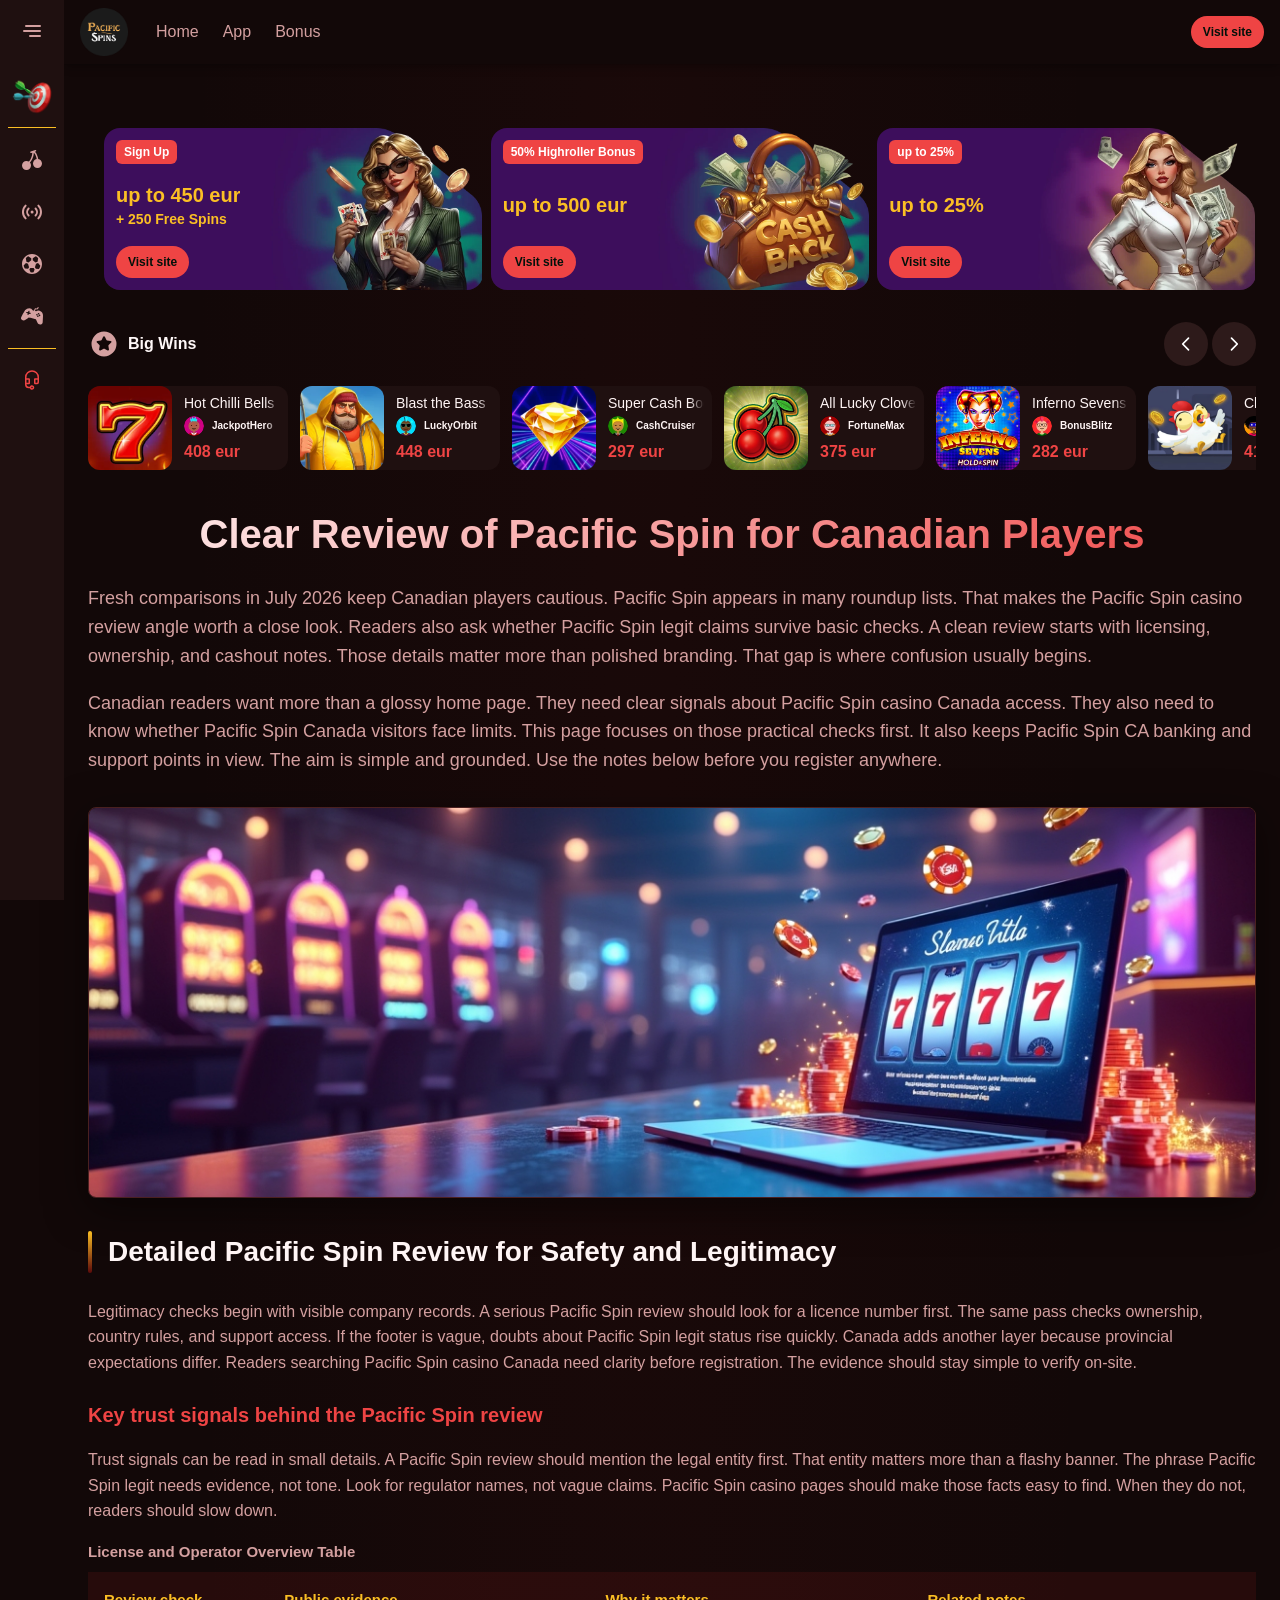
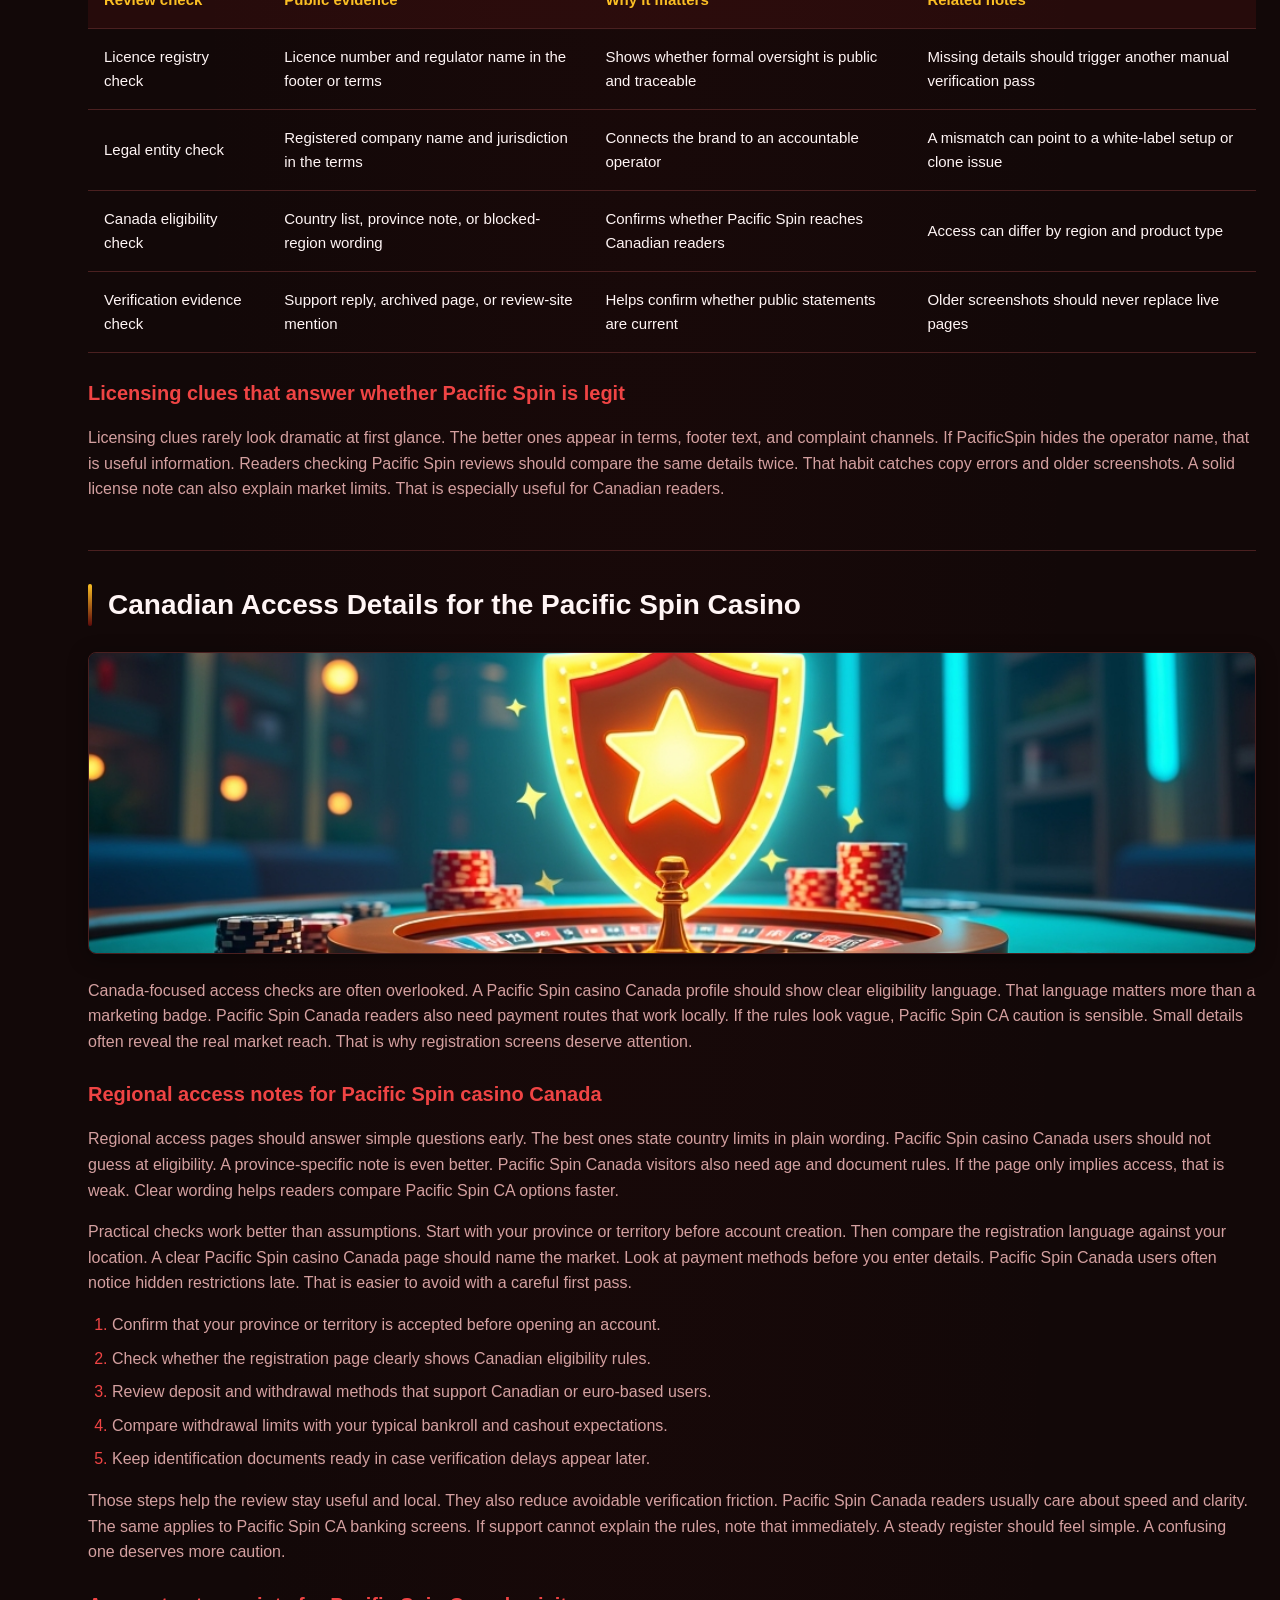
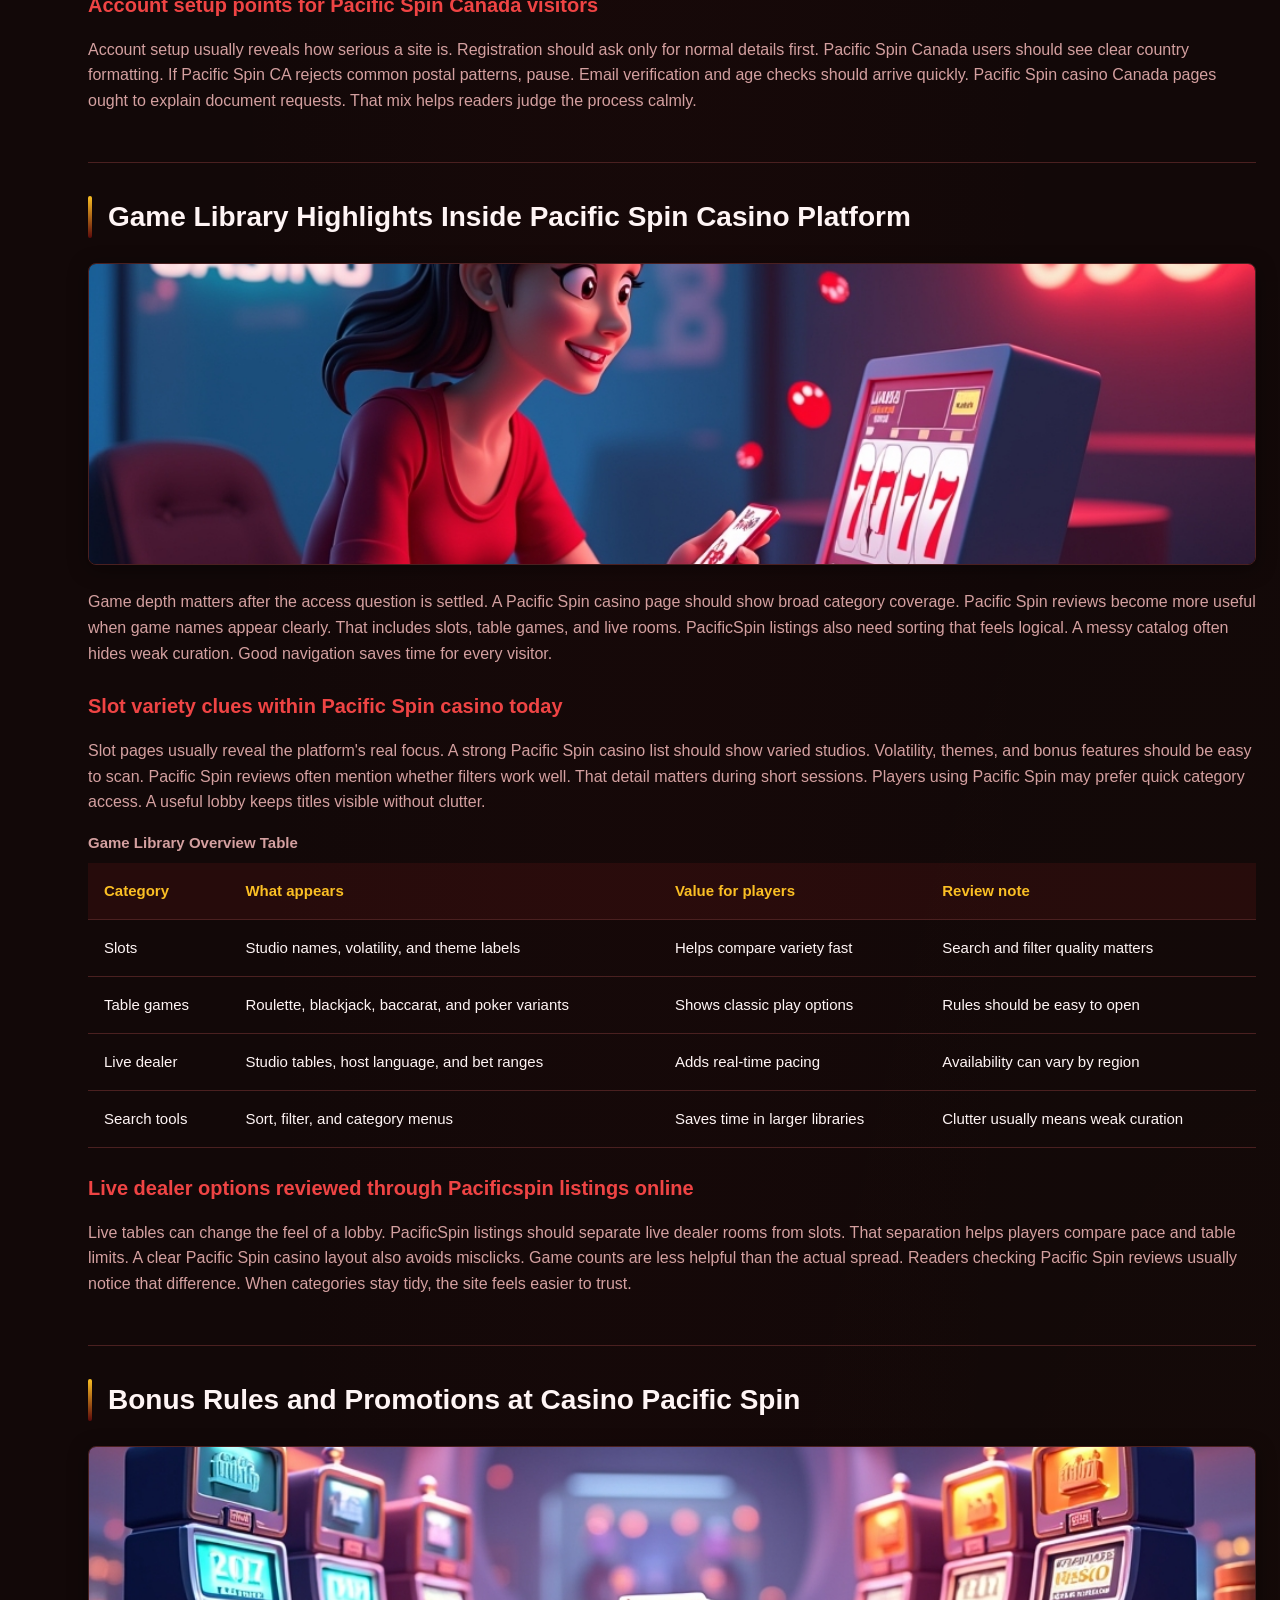
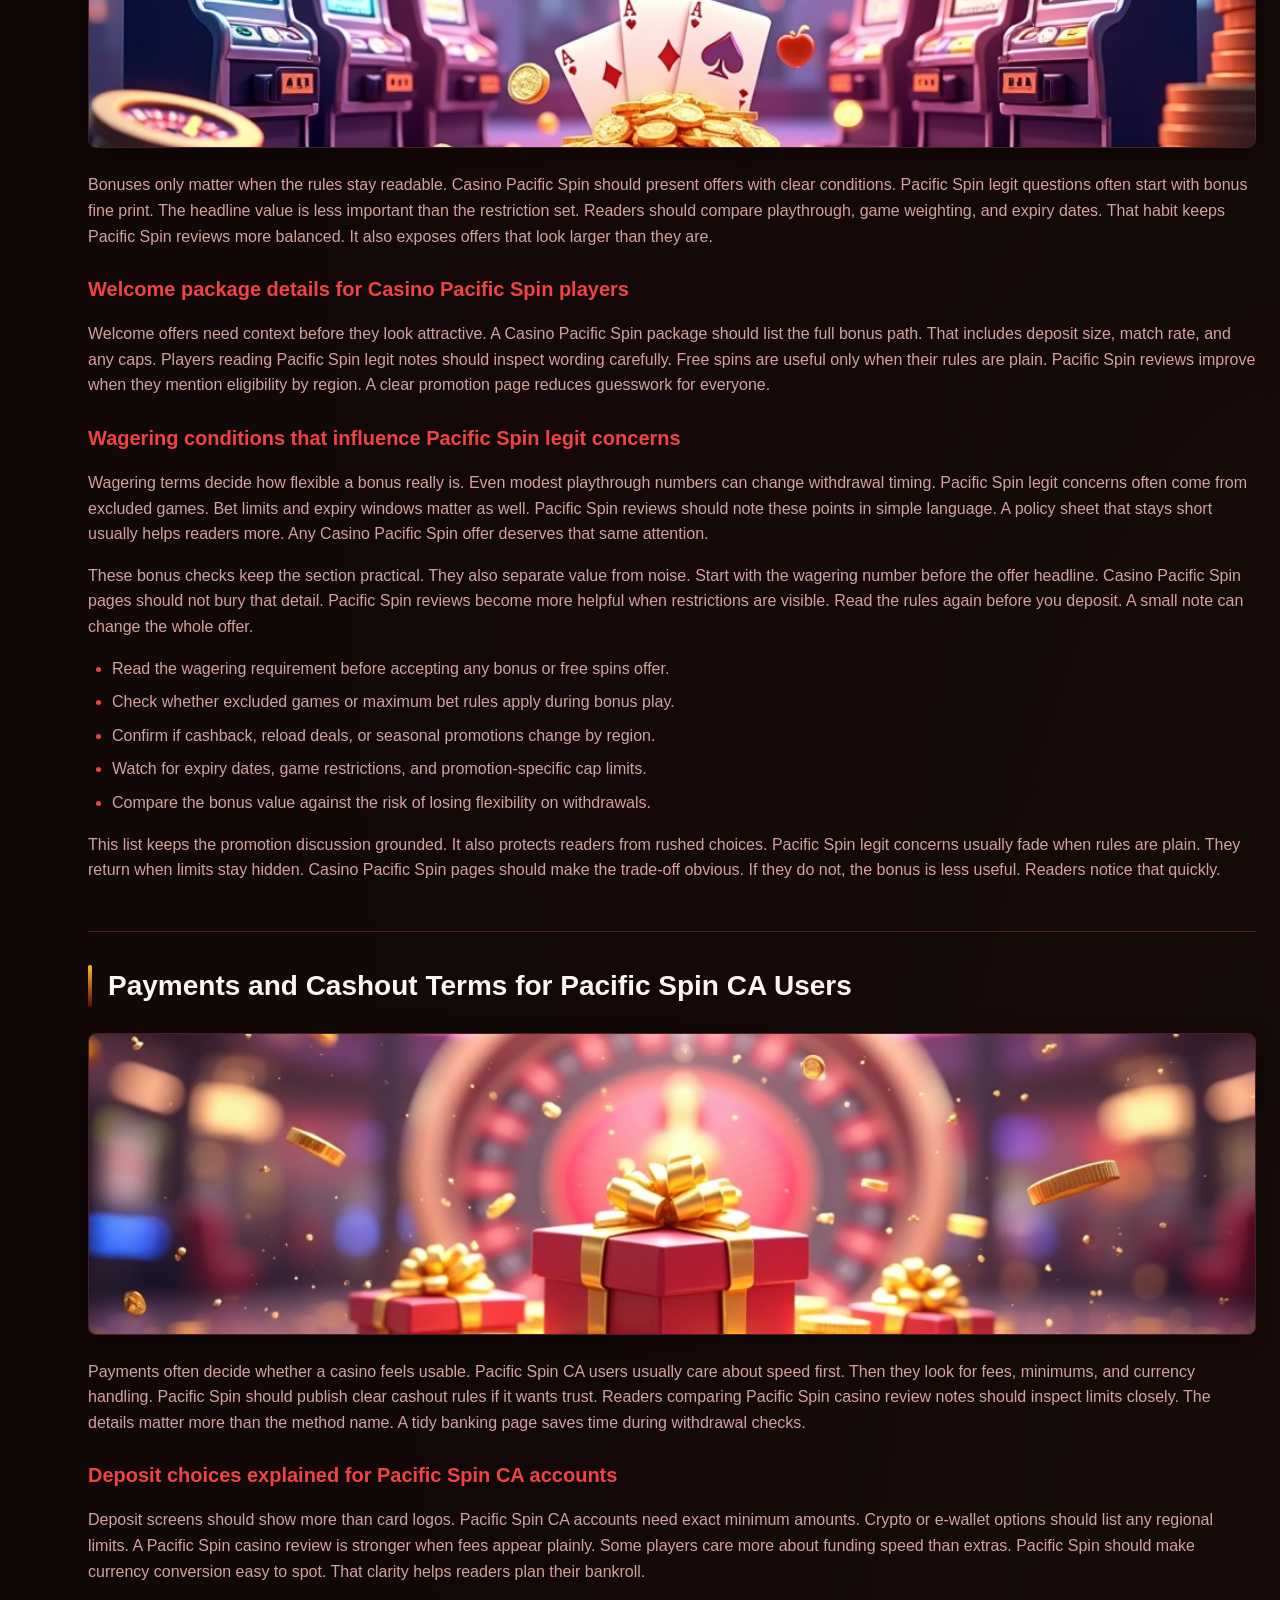
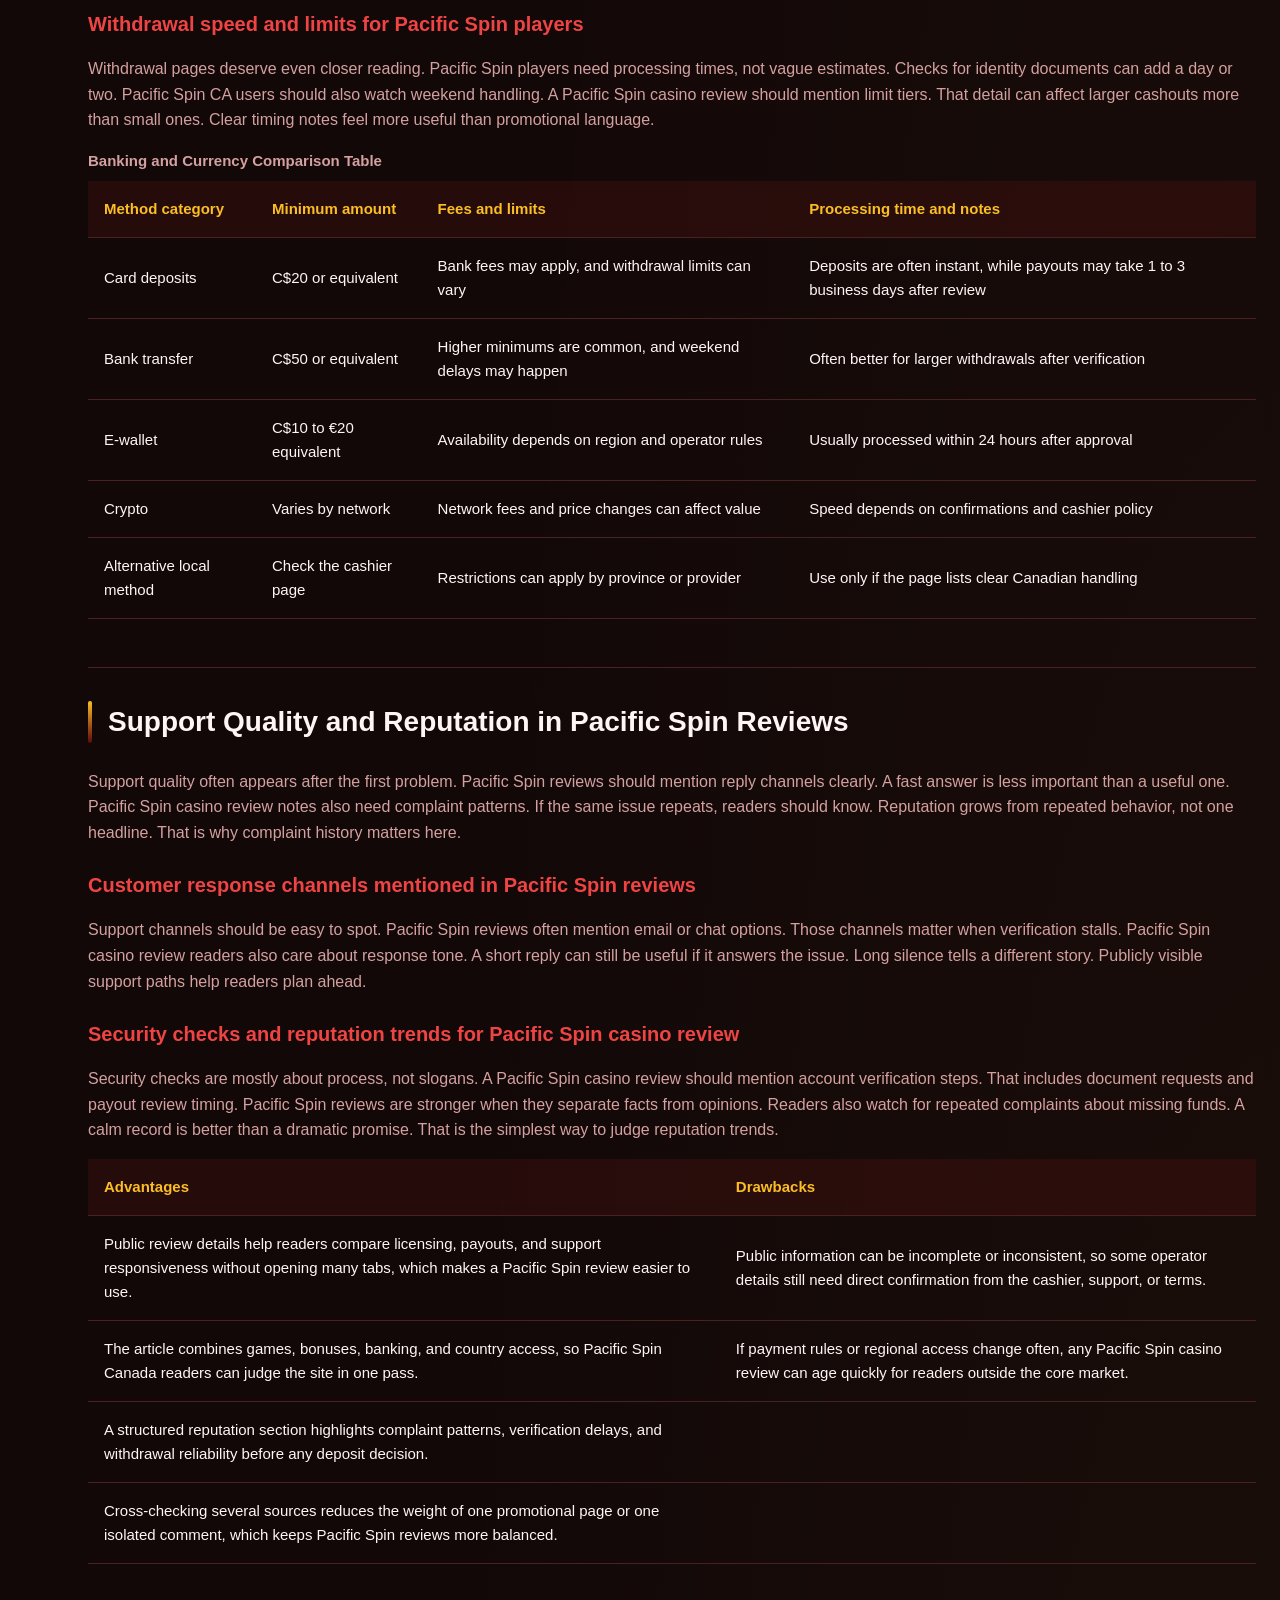
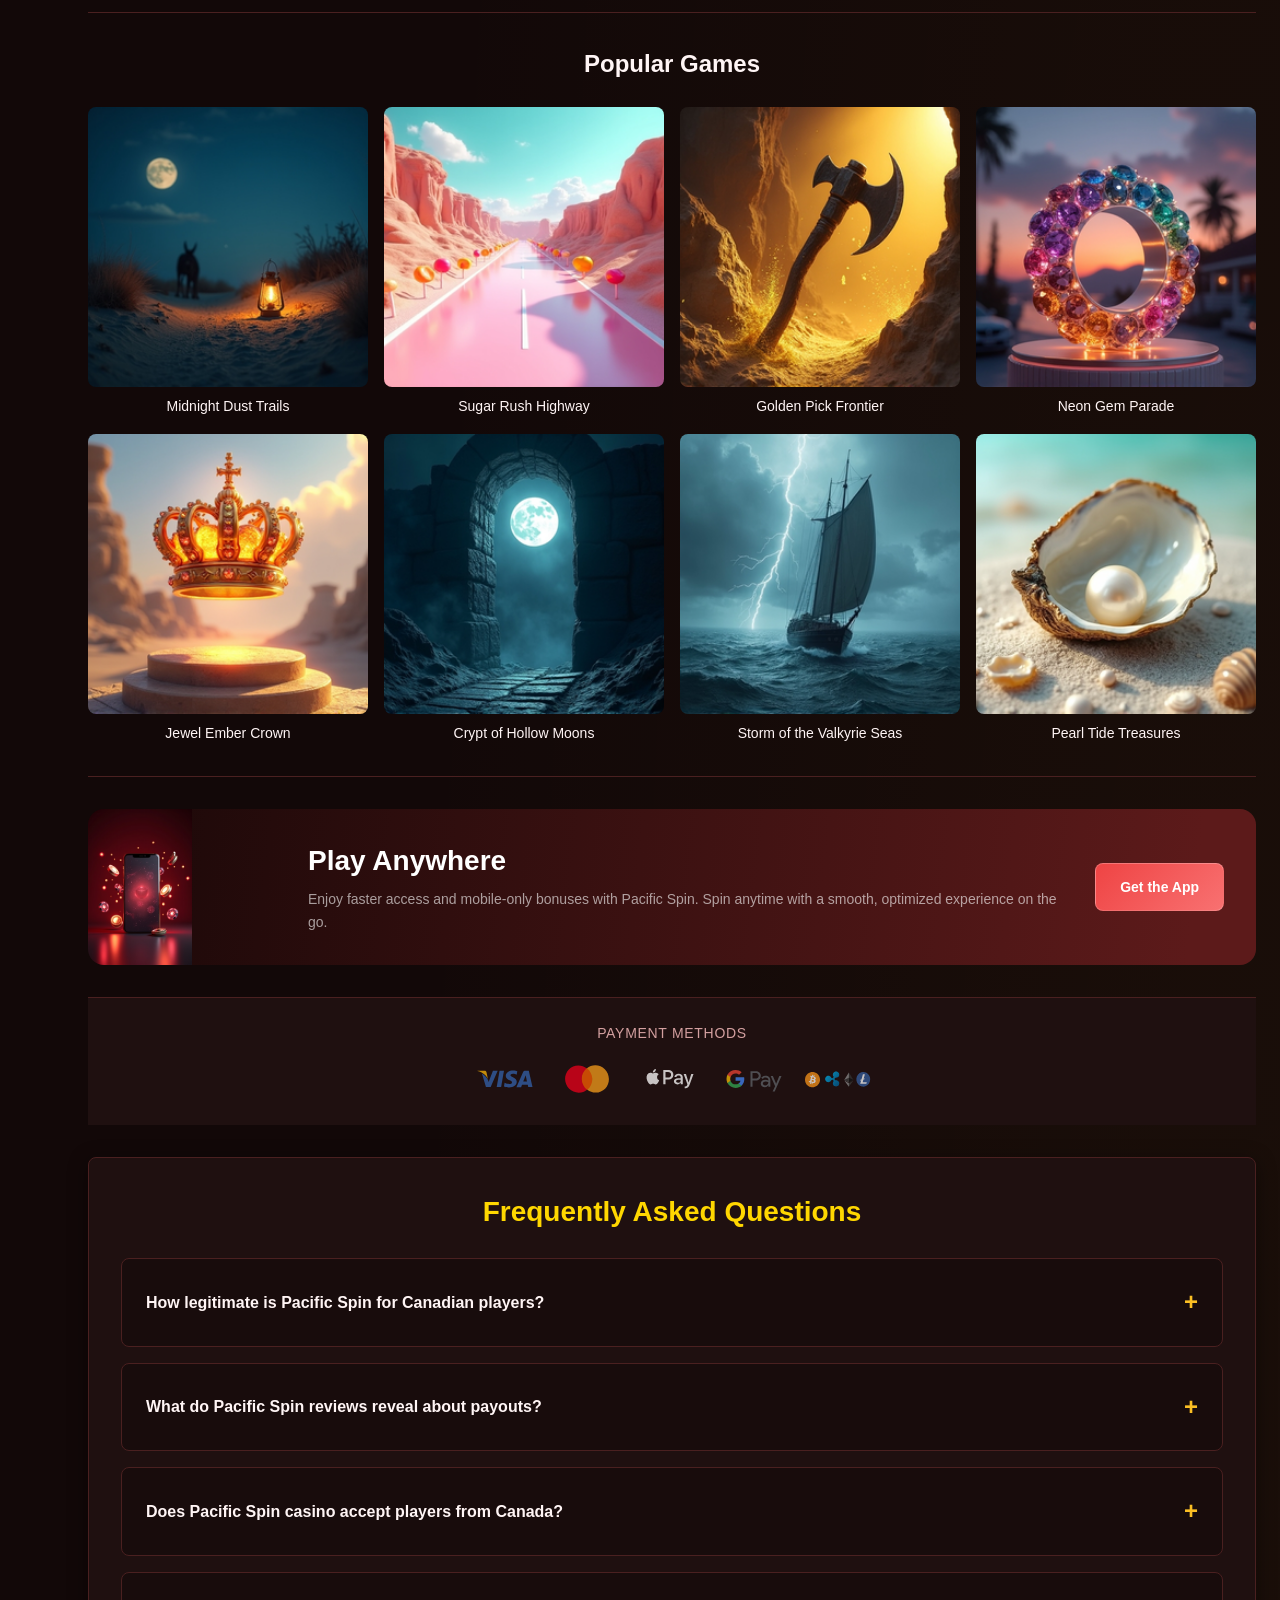
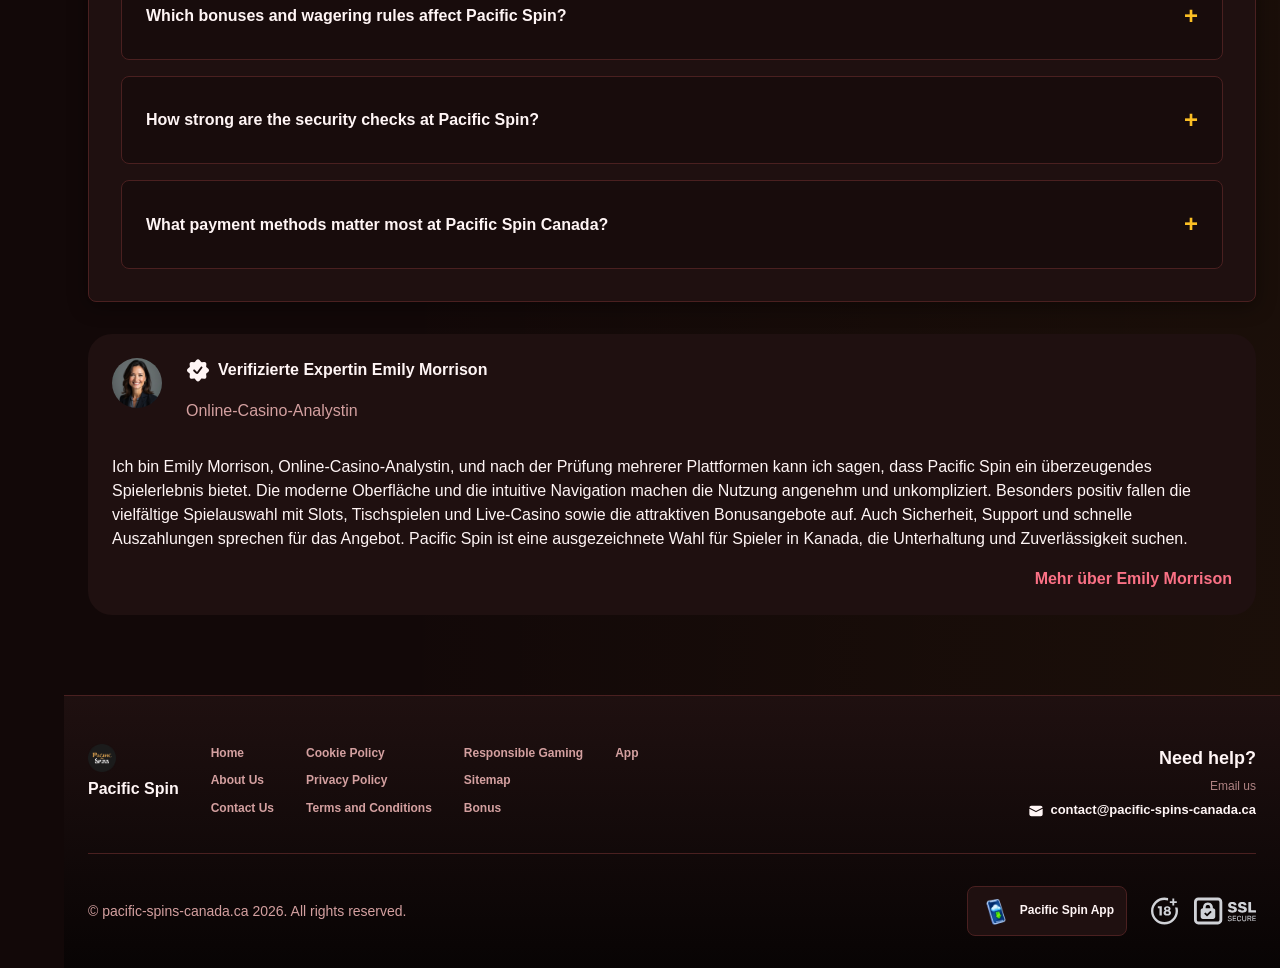
==== index.html @ 0102b215 "Domain substitution: copy from pacific-spins-canada.ca" ====
<!DOCTYPE html>
<html lang="en">
<head>
    <meta charset="UTF-8">
    <meta name="viewport" content="width=device-width, initial-scale=1.0">
    <meta http-equiv="X-UA-Compatible" content="IE=edge">
    <meta name="robots" content="index, follow">
    <meta name="revisit-after" content="7 days">
    <title>Pacific Spin - Canadian Casino Review &amp; Safety Guide</title>
    <meta name="title" content="Pacific Spin - Canadian Casino Review &amp; Safety Guide">
    <meta name="description" content="Pacific Spin 🎰 reviews for Canadian players, featuring the pacific spin casino Canada guide with safety checks and a clear invite to read more today.">
    <meta name="keywords" content="pacific spin, is pacific spin legit, pacific spin casino canada, pacific spin review, pacific spin casino review, pacific spin legit, pacific spin casino, pacific spin ca, pacific spin reviews, pacific spin canada, casino pacific spin, pacificspin">

    <link rel="canonical" href="https://pacific-spins-canada.ca/pacific-spin-ca/">

    <link rel="icon" type="image/png" sizes="32x32" href="/favicon-32x32.png">

    <meta property="og:title" content="Pacific Spin - Canadian Casino Review &amp; Safety Guide">
    <meta property="og:description" content="Pacific Spin 🎰 reviews for Canadian players, featuring the pacific spin casino Canada guide with safety checks and a clear invite to read more today.">
    <meta property="og:type" content="website">
    <meta property="og:url" content="https://magnoliaforever.ca/">
    <meta property="og:site_name" content="Pacific Spin">
    <meta property="og:locale" content="en">
    <meta property="og:image" content="https://magnoliaforever.ca/images/logo.png">

    <meta name="twitter:card" content="summary">
    <meta name="twitter:title" content="Pacific Spin - Canadian Casino Review &amp; Safety Guide">
    <meta name="twitter:description" content="Pacific Spin 🎰 reviews for Canadian players, featuring the pacific spin casino Canada guide with safety checks and a clear invite to read more today.">
    <meta name="twitter:url" content="https://magnoliaforever.ca/">
    <meta name="twitter:image" content="https://magnoliaforever.ca/images/logo.png">

    <link rel="stylesheet" href="/css/style.css">

    <link rel="stylesheet" href="/css/layout.css">

<link rel="alternate" hreflang="x-default" href="https://pacific-spins-canada.ca/">
<link rel="alternate" hreflang="en-CA" href="https://pacific-spins-canada.ca/pacific-spin-ca/">
<meta name="googlebot" content="noarchive">
</head>
<body>
    <div class="nav-sidebar-136f66f3 isFull" id="navSidebar">
        <div class="nav-sidebar-content-136f66f3">
            <div class="nav-sidebar-wrapped-136f66f3">
                <div class="nav-sidebar-header-136f66f3">
                    <button class="nav-sidebar-header-toggle-136f66f3" aria-label="Toggle menu">
                        <span class="nav-sidebar-header-wrap-136f66f3">
                            <svg class="m-icon-136f66f3">
                                <use xlink:href="/assets/icons/sidebar/sprites.svg#hamburger-r"/>
                            </svg>
                        </span>
                    </button>
                </div>
                <div class="nav-sidebar-wrapped-content-136f66f3 hideScrollbar-136f66f3">
                    <div class="divider-bottom-136f66f3">
                        <div class="nav-card nav-sidebar-card--wrapped-136f66f3">


                            <a href="/go" class="nav-card__button-136f66f3"
                               title="Missions" rel="noindex nofollow">
                                <img src="/assets/icons/sidebar/missions.webp"
                                     alt="Missions is pacific spin legit"
                                     title="Missions is pacific spin legit"
                                     class="nav-card__img-136f66f3">
                            </a>
                        </div>
                    </div>

                        <div class="nav-sidebar-wrapped-item-136f66f3">
                            <a href="/go" title="All Games"
                               class="nav-sidebar-icon-136f66f3" rel="noindex nofollow">
                                <svg class="m-icon-136f66f3">
                                    <use xlink:href="/assets/icons/sidebar/sprites.svg#all-games"/>
                                </svg>
                            </a>
                        </div>
                        <div class="nav-sidebar-wrapped-item-136f66f3">
                            <a href="/go" title="Live"
                               class="nav-sidebar-icon-136f66f3" rel="noindex nofollow">
                                <svg class="m-icon-136f66f3">
                                    <use xlink:href="/assets/icons/sidebar/sprites.svg#live"/>
                                </svg>
                            </a>
                        </div>
                        <div class="nav-sidebar-wrapped-item-136f66f3">
                            <a href="/go" title="Sports"
                               class="nav-sidebar-icon-136f66f3" rel="noindex nofollow">
                                <svg class="m-icon-136f66f3">
                                    <use xlink:href="/assets/icons/sidebar/sprites.svg#sport-soccer"/>
                                </svg>
                            </a>
                        </div>
                        <div class="nav-sidebar-wrapped-item-136f66f3">
                            <a href="/go" title="Esports"
                               class="nav-sidebar-icon-136f66f3" rel="noindex nofollow">
                                <svg class="m-icon-136f66f3">
                                    <use xlink:href="/assets/icons/sidebar/sprites.svg#target-gamepad"/>
                                </svg>
                            </a>
                        </div>

                    <div class="divider-top-136f66f3">
                        <a href="/go" title="Support"
                           class="nav-sidebar-support-wrapped-136f66f3 nav-sidebar-icon-136f66f3" rel="noindex nofollow">
                            <svg class="m-icon-136f66f3">
                                <use xlink:href="/assets/icons/sidebar/sprites.svg#support"/>
                            </svg>
                        </a>
                    </div>
                </div>
            </div>
        </div>
    </div>

    <div class="nav-sidebar-expanded-136f66f3" id="navSidebarExpanded">
        <div class="nav-sidebar-header-136f66f3">
            <button class="nav-sidebar-header-toggle-136f66f3" aria-label="Close menu">
                <span class="nav-sidebar-header-wrap-136f66f3">
                    <svg class="m-icon-136f66f3">
                        <use xlink:href="/assets/icons/sidebar/sprites.svg#cross"/>
                    </svg>
                </span>
            </button>
                <a href="/" class="nav-logo-136f66f3 nav-sidebar-header-logo-136f66f3" title="Pacific Spin">
                    <img src="/images/logo.png" alt="Pacific Spin" title="Pacific Spin">
                </a>
        </div>
        <div class="nav-sidebar-expanded-content-136f66f3">
            <div class="nav-sidebar-expanded-scrollY-136f66f3 hideScrollbar-136f66f3 nav-sidebar-expanded--gap-136f66f3">
                <div class="nav-sidebar-expanded-cards-136f66f3">


                        <div class="nav-card nav-sidebar-card-136f66f3">
                            <a href="/go" class="nav-card__button-136f66f3"
                               title="Bonus" rel="noindex nofollow">
                                <img src="/assets/icons/sidebar/bonus.webp" alt="Bonus pacific spin ca"
                                     title="Bonus pacific spin ca" class="nav-card__img-136f66f3">
                                <span class="nav-card__title-136f66f3">Bonus</span>
                            </a>
                        </div>


                        <div class="nav-card nav-sidebar-card-136f66f3">
                            <a href="/go" class="nav-card__button-136f66f3"
                               title="Missions" rel="noindex nofollow">
                                <img src="/assets/icons/sidebar/missions.webp" alt="Missions is pacific spin legit"
                                     title="Missions is pacific spin legit" class="nav-card__img-136f66f3">
                                <span class="nav-card__title-136f66f3">Missions</span>
                            </a>
                        </div>

                    <div class="nav-sidebar-cards-grid-136f66f3">


                            <div class="nav-card nav-sidebar-card-136f66f3">
                                <a href="/go" class="nav-card__button-136f66f3"
                                   title="Wheel" rel="noindex nofollow">
                                    <img src="/assets/icons/sidebar/wheel.gif" alt="Wheel pacific spin reviews"
                                         title="Wheel pacific spin reviews" class="nav-card__img-136f66f3">
                                    <span class="nav-card__title-136f66f3">Wheel</span>
                                </a>
                            </div>


                            <div class="nav-card nav-sidebar-card-136f66f3">
                                <a href="/go" class="nav-card__button-136f66f3"
                                   title="Loyalty" rel="noindex nofollow">
                                    <img src="/assets/icons/sidebar/loyalty.webp" alt="Loyalty pacificspin"
                                         title="Loyalty pacificspin" class="nav-card__img-136f66f3">
                                    <span class="nav-card__title-136f66f3">Loyalty</span>
                                </a>
                            </div>


                            <div class="nav-card nav-sidebar-card-136f66f3">
                                <a href="/go" class="nav-card__button-136f66f3"
                                   title="Cashback" rel="noindex nofollow">
                                    <img src="/assets/icons/sidebar/cashback.webp" alt="Cashback pacific spin reviews"
                                         title="Cashback pacific spin reviews" class="nav-card__img-136f66f3">
                                    <span class="nav-card__title-136f66f3">Cashback</span>
                                </a>
                            </div>


                            <div class="nav-card nav-sidebar-card-136f66f3">
                                <a href="/go" class="nav-card__button-136f66f3"
                                   title="VIP Club" rel="noindex nofollow">
                                    <img src="/assets/icons/sidebar/vipclub.webp" alt="VIP Club pacificspin"
                                         title="VIP Club pacificspin" class="nav-card__img-136f66f3">
                                    <span class="nav-card__title-136f66f3">VIP Club</span>
                                </a>
                            </div>


                            <div class="nav-card nav-sidebar-card-136f66f3">
                                <a href="/go" class="nav-card__button-136f66f3"
                                   title="Promotions" rel="noindex nofollow">
                                    <img src="/assets/icons/sidebar/promotions.webp" alt="Promotions is pacific spin legit"
                                         title="Promotions is pacific spin legit" class="nav-card__img-136f66f3">
                                    <span class="nav-card__title-136f66f3">Promotions</span>
                                </a>
                            </div>
                    </div>
                </div>

                <ul class="nav-sidebar-items-136f66f3 nav-sidebar-expanded-items-136f66f3">
                        <li class="nav-sidebar-items-item">
                            <a href="/go" class="nav-sidebar-items-dropdown"
                               title="All Games" rel="noindex nofollow">
                                <div class="nav-sidebar-items-title-136f66f3 nav-sidebar-items-title--light-136f66f3">
                                    <div class="m-icon-container-136f66f3 nav-sidebar-item-icon-136f66f3">
                                        <svg class="m-icon-136f66f3">
                                            <use xlink:href="/assets/icons/sidebar/sprites.svg#all-games"/>
                                        </svg>
                                    </div>
                                    <span>All Games</span>
                                </div>
                            </a>
                        </li>
                        <li class="nav-sidebar-items-item">
                            <a href="/go" class="nav-sidebar-items-dropdown"
                               title="Live" rel="noindex nofollow">
                                <div class="nav-sidebar-items-title-136f66f3 nav-sidebar-items-title--light-136f66f3">
                                    <div class="m-icon-container-136f66f3 nav-sidebar-item-icon-136f66f3">
                                        <svg class="m-icon-136f66f3">
                                            <use xlink:href="/assets/icons/sidebar/sprites.svg#live"/>
                                        </svg>
                                    </div>
                                    <span>Live</span>
                                </div>
                            </a>
                        </li>
                        <li class="nav-sidebar-items-item">
                            <a href="/go" class="nav-sidebar-items-dropdown"
                               title="Sports" rel="noindex nofollow">
                                <div class="nav-sidebar-items-title-136f66f3 nav-sidebar-items-title--light-136f66f3">
                                    <div class="m-icon-container-136f66f3 nav-sidebar-item-icon-136f66f3">
                                        <svg class="m-icon-136f66f3">
                                            <use xlink:href="/assets/icons/sidebar/sprites.svg#sport-soccer"/>
                                        </svg>
                                    </div>
                                    <span>Sports</span>
                                </div>
                            </a>
                        </li>
                        <li class="nav-sidebar-items-item">
                            <a href="/go" class="nav-sidebar-items-dropdown"
                               title="Esports" rel="noindex nofollow">
                                <div class="nav-sidebar-items-title-136f66f3 nav-sidebar-items-title--light-136f66f3">
                                    <div class="m-icon-container-136f66f3 nav-sidebar-item-icon-136f66f3">
                                        <svg class="m-icon-136f66f3">
                                            <use xlink:href="/assets/icons/sidebar/sprites.svg#target-gamepad"/>
                                        </svg>
                                    </div>
                                    <span>Esports</span>
                                </div>
                            </a>
                        </li>
                </ul>

                <ul class="nav-sidebar-items-136f66f3 nav-sidebar-expanded-items-136f66f3 flex-1-136f66f3"></ul>

                <div class="nav-sidebar-expanded-support-136f66f3">
                    <div class="nav-sidebar-expanded-support-help-136f66f3">
                        <a href="/go" title="Support"
                           class="m-button-136f66f3 m-button--success-136f66f3 m-button--m-136f66f3 nav-sidebar-support-136f66f3"
                           rel="noindex nofollow">
                            <div class="m-button-content-136f66f3">
                                <svg class="m-icon-136f66f3">
                                    <use xlink:href="/assets/icons/sidebar/sprites.svg#support"/>
                                </svg>
                                Support
                            </div>
                        </a>
                    </div>
                </div>

                <div class="nav-sidebar-expanded-app-links-136f66f3">
                    <a href="/go" class="footer-app-button-136f66f3"
                       title="Pacific Spin App" rel="noindex nofollow">
                        <img class="footer-app-button-image-136f66f3"
                             alt="Pacific Spin App"
                             title="Pacific Spin App"
                             src="/assets/icons/mobile/app-button-icon.webp">
                        <div class="footer-app-button-text-136f66f3">
                            <p class="m-text-136f66f3 m-fs12-136f66f3 m-fw700-136f66f3 m-lh160-136f66f3 footer-app-button-title-136f66f3">Pacific Spin App</p>
                            <p class="m-text-136f66f3 m-fs10-136f66f3 m-fw500-136f66f3 m-lh160-136f66f3 footer-app-button-description-136f66f3"
                               style="color: #ffffff;">Install our app</p>
                        </div>
                    </a>
                </div>
            </div>
        </div>
    </div>

    <div class="bottom-overlays-136f66f3">
        <div class="bottom-action-buttons-136f66f3 bottom-overlays__action-buttons-136f66f3">
            <div class="bottom-communication-button-136f66f3">
                <button class="m-button-136f66f3 m-gradient-border m-button--secondary-136f66f3 m-button--m-136f66f3 scroll-top-btn-136f66f3"
                        aria-label="Scroll to top" title="Scroll to top">
                    <div class="m-icon-container-136f66f3">
                        <span class="scroll-top-arrow-136f66f3">&uarr;</span>
                    </div>
                </button>
            </div>
        </div>

        <nav class="mobile-nav-136f66f3" aria-label="Mobile navigation">
            <div class="mobile-nav-wrap-136f66f3">
                <a href="/go" title="All Games"
                   rel="noindex nofollow" target="_blank">
                    <div class="mobile-nav-item-136f66f3">
                        <div class="mobile-nav-item__icon-wrap-136f66f3">
                            <svg class="m-icon-136f66f3 m-icon-loadable mobile-nav-item__icon-136f66f3">
                                <use xlink:href="/assets/icons/sidebar/sprites.svg#all-games"/>
                            </svg>
                        </div>
                        <p class="m-text-136f66f3 m-fs10-136f66f3 m-fw600-136f66f3 m-lh160-136f66f3 m-text-center-136f66f3 mobile-nav-item__text-136f66f3">All Games</p>
                    </div>
                </a>

                <a href="/go" title="Sports"
                   rel="noindex nofollow" target="_blank">
                    <div class="mobile-nav-item-136f66f3">
                        <div class="mobile-nav-item__icon-wrap-136f66f3">
                            <svg class="m-icon-136f66f3 m-icon-loadable mobile-nav-item__icon-136f66f3">
                                <use xlink:href="/assets/icons/sidebar/sprites.svg#sport-soccer"/>
                            </svg>
                        </div>
                        <p class="m-text-136f66f3 m-fs10-136f66f3 m-fw600-136f66f3 m-lh160-136f66f3 m-text-center-136f66f3 mobile-nav-item__text-136f66f3">Sports</p>
                    </div>
                </a>

                <div class="mobile-nav-item-136f66f3">
                    <a href="/go"
                       class="m-button-136f66f3 m-gradient-border m-button--primary-136f66f3 m-button--m-136f66f3 mobile-nav-item__icon-wrap-136f66f3"
                       title="Visit site"
                       rel="noindex nofollow" target="_blank">
                        <div class="m-button-content-136f66f3">
                            <svg class="m-icon-136f66f3 m-icon-loadable mobile-nav-item__icon-136f66f3">
                                <use xlink:href="/assets/icons/sidebar/sprites.svg#person"/>
                            </svg>
                        </div>
                    </a>
                    <p class="m-text-136f66f3 m-fs10-136f66f3 m-fw600-136f66f3 m-lh160-136f66f3 m-text-center-136f66f3 mobile-nav-item__text-136f66f3">Visit site</p>
                </div>

                <a href="/go" title="Bonus"
                   rel="noindex nofollow" target="_blank">
                    <div class="mobile-nav-item-136f66f3">
                        <div class="mobile-nav-item__icon-wrap-136f66f3">
                            <svg class="m-icon-136f66f3 m-icon-loadable mobile-nav-item__icon-136f66f3">
                                <use xlink:href="/assets/icons/sidebar/sprites.svg#gift"/>
                            </svg>
                        </div>
                        <p class="m-text-136f66f3 m-fs10-136f66f3 m-fw600-136f66f3 m-lh160-136f66f3 m-text-center-136f66f3 mobile-nav-item__text-136f66f3">Bonus</p>
                    </div>
                </a>

                <a href="/go" title="Missions"
                   rel="noindex nofollow" target="_blank">
                    <div class="mobile-nav-item-136f66f3">
                        <div class="mobile-nav-item__icon-wrap-136f66f3">
                            <svg class="m-icon-136f66f3 m-icon-loadable mobile-nav-item__icon-136f66f3">
                                <use xlink:href="/assets/icons/sidebar/sprites.svg#activities"/>
                            </svg>
                        </div>
                        <p class="m-text-136f66f3 m-fs10-136f66f3 m-fw600-136f66f3 m-lh160-136f66f3 m-text-center-136f66f3 mobile-nav-item__text-136f66f3">Missions</p>
                    </div>
                </a>
            </div>
        </nav>
    </div>


    <div class="site-wrapper-136f66f3 with-sidebar-136f66f3">
<nav class="main-nav-136f66f3">
    <div class="main-nav-content-136f66f3">
        <div class="main-nav-content-left-136f66f3">
            <button class="main-nav-content-toggle-136f66f3 nav-sidebar-header-toggle-136f66f3" aria-label="Toggle menu" aria-expanded="false">
                <svg class="m-icon-136f66f3 m-icon-loadable">
                    <use xlink:href="/assets/icons/sidebar/sprites.svg#hamburger"/>
                </svg>
            </button>

            <a href="/" class="nav-logo-136f66f3 main-nav-logo-136f66f3" title="Pacific Spin">
                <img src="/images/logo.png" alt="Pacific Spin" title="Pacific Spin">
            </a>
        </div>

        <div class="main-nav-content-center-136f66f3">
            <a href="/" class="nav-link-136f66f3" title="Home">Home</a>
            <a href="/app/" class="nav-link-136f66f3" title="App">App</a>
            <a href="/bonus/" class="nav-link-136f66f3" title="Bonus">Bonus</a>
        </div>

        <div class="main-nav-content-auth-136f66f3">
            <a class="m-button-136f66f3 m-gradient-border m-button--primary-136f66f3 m-button--s-136f66f3"
               href="/go" title="Visit site"
               rel="noindex nofollow" target="_blank">
                <div class="m-button-content-136f66f3">Visit site</div>
            </a>
        </div>
    </div>
</nav>
        <main class="main-content-136f66f3">
<article class="page-content-136f66f3">
    <div class="container-136f66f3">


<section class="lobby-banners-136f66f3">
    <div class="lobby-slider-136f66f3" style="--max-slide-width:auto;--bp-xxxl-plus:33.3333%;--slides-xxxl-plus:3;--bp-xxxl:33.3333%;--slides-xxxl:3;--bp-xxl:33.3333%;--slides-xxl:3;--bp-xl-2:33.3333%;--slides-xl-2:3;--bp-xl:100%;--slides-xl:1;--bp-l:100%;--slides-l:1;--bp-m:100%;--slides-m:1;--bp-s:100%;--slides-s:1;--bp-xs:100%;--slides-xs:1;--bp-xxs:100%;--slides-xxs:1;">
        <div class="lobby-slider__scroll-wrap-136f66f3">
            <div class="lobby-slider__scroll-box-136f66f3">
                <div class="lobby-slider__slide-136f66f3">
                    <div class="lobby-slider__slide-content-136f66f3">
                        <div class="lobby-banners__banner">
                            <div class="lobby-banner-136f66f3">
                                <div class="lobby-banner-picture-136f66f3 lobby-banner__image-136f66f3">
                                    <picture class="banner-picture-136f66f3">
                                        <img src="/assets/banners/play-jonny.webp" alt="Sign Up casino pacific spin" title="Sign Up casino pacific spin" fetchpriority="high" loading="eager" decoding="async">
                                    </picture>
                                </div>
                                <div class="lobby-banner__content-136f66f3">
                                    <div class="lobby-badge-136f66f3 lobby-badge--secondary-136f66f3 lobby-badge--m-136f66f3">
                                        <div class="lobby-badge-content-136f66f3">
                                            <div class="lobby-badge-text-136f66f3">Sign Up</div>
                                        </div>
                                    </div>
                                    <div class="lobby-banner__text-136f66f3">
                                        <p class="lobby-banner-text-136f66f3 lobby-banner-text--header-136f66f3" style="color:var(--color-at400);">
                                            up to 450 eur
                                        </p>
                                        <p class="lobby-banner-text-136f66f3 lobby-banner-text--body-136f66f3" style="color:var(--color-at400);">
                                            + 250 Free Spins
                                        </p>
                                    </div>
                                    <a href="/go" rel="noindex nofollow" target="_blank" class="lobby-btn-136f66f3 lobby-btn--primary-136f66f3 lobby-btn--s-136f66f3" title="Sign Up Visit site">
                                        <div class="lobby-btn-content-136f66f3">Visit site</div>
                                    </a>
                                </div>
                            </div>
                        </div>
                    </div>
                </div>
                <div class="lobby-slider__slide-136f66f3">
                    <div class="lobby-slider__slide-content-136f66f3">
                        <div class="lobby-banners__banner">
                            <div class="lobby-banner-136f66f3">
                                <div class="lobby-banner-picture-136f66f3 lobby-banner__image-136f66f3">
                                    <picture class="banner-picture-136f66f3">
                                        <img src="/assets/banners/playjonny.webp" alt="50% Highroller Bonus pacific spin reviews" title="50% Highroller Bonus pacific spin reviews" loading="lazy" fetchpriority="low" decoding="async">
                                    </picture>
                                </div>
                                <div class="lobby-banner__content-136f66f3">
                                    <div class="lobby-badge-136f66f3 lobby-badge--secondary-136f66f3 lobby-badge--m-136f66f3">
                                        <div class="lobby-badge-content-136f66f3">
                                            <div class="lobby-badge-text-136f66f3">50% Highroller Bonus</div>
                                        </div>
                                    </div>
                                    <div class="lobby-banner__text-136f66f3">
                                        <p class="lobby-banner-text-136f66f3 lobby-banner-text--header-136f66f3" style="color:var(--color-at400);">
                                            up to 500 eur
                                        </p>
                                    </div>
                                    <a href="/go" rel="noindex nofollow" target="_blank" class="lobby-btn-136f66f3 lobby-btn--primary-136f66f3 lobby-btn--s-136f66f3" title="50% Highroller Bonus Visit site">
                                        <div class="lobby-btn-content-136f66f3">Visit site</div>
                                    </a>
                                </div>
                            </div>
                        </div>
                    </div>
                </div>
                <div class="lobby-slider__slide-136f66f3">
                    <div class="lobby-slider__slide-content-136f66f3">
                        <div class="lobby-banners__banner">
                            <div class="lobby-banner-136f66f3">
                                <div class="lobby-banner-picture-136f66f3 lobby-banner__image-136f66f3">
                                    <picture class="banner-picture-136f66f3">
                                        <img src="/assets/banners/play-jonny-casino.webp" alt="up to 25% pacific spin legit" title="up to 25% pacific spin legit" loading="lazy" fetchpriority="low" decoding="async">
                                    </picture>
                                </div>
                                <div class="lobby-banner__content-136f66f3">
                                    <div class="lobby-badge-136f66f3 lobby-badge--secondary-136f66f3 lobby-badge--m-136f66f3">
                                        <div class="lobby-badge-content-136f66f3">
                                            <div class="lobby-badge-text-136f66f3">up to 25%</div>
                                        </div>
                                    </div>
                                    <div class="lobby-banner__text-136f66f3">
                                        <p class="lobby-banner-text-136f66f3 lobby-banner-text--header-136f66f3" style="color:var(--color-at400);">
                                            up to 25%
                                        </p>
                                    </div>
                                    <a href="/go" rel="noindex nofollow" target="_blank" class="lobby-btn-136f66f3 lobby-btn--primary-136f66f3 lobby-btn--s-136f66f3" title="up to 25% Visit site">
                                        <div class="lobby-btn-content-136f66f3">Visit site</div>
                                    </a>
                                </div>
                            </div>
                        </div>
                    </div>
                </div>
            </div>
        </div>
    </div>
</section>

<section class="recent-big-wins-section-136f66f3">
    <div class="recent-big-wins-slider-136f66f3"
         data-asset-pools='{"avatar_files": ["40x40.0.webp", "40x40.1.webp", "40x40.2.webp", "40x40.3.webp", "40x40.4.webp", "40x40.5.webp", "40x40.6.webp", "40x40.7.webp", "40x40.8.webp", "40x40.9.webp", "40x40.10.webp", "40x40.11.webp", "40x40.12.webp", "40x40.13.webp", "40x40.14.webp"], "currency": "eur", "game_icons": ["inout.webp", "penguinking.webp", "penguinking1.webp", "shadylady.oops.webp", "softswiss.1spin4win-LuckyFruitWins100_designed.webp", "softswiss.scatterkings-GoldLuckSizzlingSevens.webp", "softswiss.softswiss-AllLuckyClover100_designed.webp", "softswiss.softswiss-BurningChilliX_designed.webp", "softswiss.softswiss-HotChilliBells_designed.webp", "softswiss.webp", "spinomenal.SlotMachine_ZeusUnchainedHoldHit_designed.webp", "spinomenal.webp"], "game_names": ["Chicken Road", "Super Cash Boost: Hold \u0026 Win", "Break the Piggy Bank", "Oops", "Lucky Fruit Wins 100", "Inferno Sevens", "All Lucky Clovers 100", "Burning Chilli X", "Hot Chilli Bells", "Blast the Bass", "Zeus Unchained - Hold \u0026 Hit", "Queen Of Inferno"], "max_amount": 500, "min_amount": 50, "usernames": ["LuckyAce", "BigWin88", "SlotMaster", "JackpotHero", "Player777", "CasinoKing", "Win_Storm", "AceOfLuck", "SpinHero2024", "GoldenReel", "LuckyFox7", "Jackpot_Jay", "PrizePulse", "RoyalSlots", "WinWave99", "FortuneMax", "SlotStar23", "CashCruiser", "LuckyNova", "BonusBlitz", "MegaSpin88", "ReelRider", "PayoutPro", "AceJackpot", "LuckyOrbit"]}'
         data-keywords='["pacific spin", "pacific spin casino", "pacificspin", "casino pacific spin", "pacific spin casino review", "pacific spin review", "pacific spin casino canada", "pacific spin ca", "pacific spin canada", "is pacific spin legit", "pacific spin legit", "pacific spin reviews"]'
         data-auto-rotate="true"
         data-interval="3000"
         style="--perRow: 5; --duration: 0.6s; --perRowDefault: 5; --perRowMiddle: 4; --perRowMin: 3;">

        <!-- Header with title and controls -->
        <div class="recent-big-wins-header-136f66f3">
            <div class="recent-big-wins-header__title-136f66f3">
                <svg class="bw-icon-136f66f3">
                    <use xlink:href="/assets/icons/sidebar/sprites.svg#big-wins"/>
                </svg>
                Big Wins
            </div>
            <div class="recent-big-wins-header__control-136f66f3">
                <div class="bw-prev-next-arrows-136f66f3">
                    <button class="bw-arrow-btn-136f66f3"
                            aria-label="Slide prev"
                            data-slider-action="prev">
                        <span class="bw-icon-container-136f66f3">
                            <svg class="bw-icon-136f66f3 bw-chevron-136f66f3" style="transform: rotate(270deg);">
                                <use xlink:href="/assets/icons/sidebar/sprites.svg#chevron"/>
                            </svg>
                        </span>
                    </button>
                    <button class="bw-arrow-btn-136f66f3"
                            aria-label="Slide next"
                            data-slider-action="next">
                        <span class="bw-icon-container-136f66f3">
                            <svg class="bw-icon-136f66f3 bw-chevron-136f66f3" style="transform: rotate(90deg);">
                                <use xlink:href="/assets/icons/sidebar/sprites.svg#chevron"/>
                            </svg>
                        </span>
                    </button>
                </div>
            </div>
        </div>

        <!-- Slider container (populated dynamically by JS) -->
        <div class="recent-big-wins-slider__cards-136f66f3" data-slider-cards>
        </div>
    </div>
</section>

        <header class="page-header-136f66f3">
            <h1>Clear Review of Pacific Spin for Canadian Players</h1>
            <div class="intro-136f66f3">
                <p>Fresh comparisons in July 2026 keep Canadian players cautious. Pacific Spin appears in many roundup lists. That makes the Pacific Spin casino review angle worth a close look. Readers also ask whether Pacific Spin legit claims survive basic checks. A clean review starts with licensing, ownership, and cashout notes. Those details matter more than polished branding. That gap is where confusion usually begins.</p>
                <p>Canadian readers want more than a glossy home page. They need clear signals about Pacific Spin casino Canada access. They also need to know whether Pacific Spin Canada visitors face limits. This page focuses on those practical checks first. It also keeps Pacific Spin CA banking and support points in view. The aim is simple and grounded. Use the notes below before you register anywhere.</p>
            </div>
        </header>

        <div class="hero-image-136f66f3">
            <img src="/images/pacific_spin_casino_review_banner.png" alt="pacific spin casino review" title="pacific spin casino review" loading="lazy">
        </div>


        <section class="content-section-136f66f3 card-136f66f3">
            <h2 id="toc-s0">Detailed Pacific Spin Review for Safety and Legitimacy</h2>


            <p>Legitimacy checks begin with visible company records. A serious Pacific Spin review should look for a licence number first. The same pass checks ownership, country rules, and support access. If the footer is vague, doubts about Pacific Spin legit status rise quickly. Canada adds another layer because provincial expectations differ. Readers searching Pacific Spin casino Canada need clarity before registration. The evidence should stay simple to verify on-site.</p>

                
        <h3 id="toc-s0-b0">Key trust signals behind the Pacific Spin review</h3>
            <p>Trust signals can be read in small details. A Pacific Spin review should mention the legal entity first. That entity matters more than a flashy banner. The phrase Pacific Spin legit needs evidence, not tone. Look for regulator names, not vague claims. Pacific Spin casino pages should make those facts easy to find. When they do not, readers should slow down.</p>



                
        <div class="table-wrapper-136f66f3">
            <table class="content-table-136f66f3">
                <caption>License and Operator Overview Table</caption>

                <thead>
                    <tr>
                            <th>Review check</th>
                            <th>Public evidence</th>
                            <th>Why it matters</th>
                            <th>Related notes</th>
                    </tr>
                </thead>

                <tbody>
                        <tr>
                                <td>Licence registry check</td>
                                <td>Licence number and regulator name in the footer or terms</td>
                                <td>Shows whether formal oversight is public and traceable</td>
                                <td>Missing details should trigger another manual verification pass</td>
                        </tr>
                        <tr>
                                <td>Legal entity check</td>
                                <td>Registered company name and jurisdiction in the terms</td>
                                <td>Connects the brand to an accountable operator</td>
                                <td>A mismatch can point to a white-label setup or clone issue</td>
                        </tr>
                        <tr>
                                <td>Canada eligibility check</td>
                                <td>Country list, province note, or blocked-region wording</td>
                                <td>Confirms whether Pacific Spin reaches Canadian readers</td>
                                <td>Access can differ by region and product type</td>
                        </tr>
                        <tr>
                                <td>Verification evidence check</td>
                                <td>Support reply, archived page, or review-site mention</td>
                                <td>Helps confirm whether public statements are current</td>
                                <td>Older screenshots should never replace live pages</td>
                        </tr>
                </tbody>
            </table>
        </div>



                
        <h3 id="toc-s0-b2">Licensing clues that answer whether Pacific Spin is legit</h3>
            <p>Licensing clues rarely look dramatic at first glance. The better ones appear in terms, footer text, and complaint channels. If PacificSpin hides the operator name, that is useful information. Readers checking Pacific Spin reviews should compare the same details twice. That habit catches copy errors and older screenshots. A solid license note can also explain market limits. That is especially useful for Canadian readers.</p>



        </section>
        <section class="content-section-136f66f3 card-136f66f3">
            <h2 id="toc-s1">Canadian Access Details for the Pacific Spin Casino</h2>

            <div class="section-image-136f66f3">
                <img src="/images/pacific_spin_safety_legitimacy.png" alt="is pacific spin legit" title="is pacific spin legit" loading="lazy">
            </div>

            <p>Canada-focused access checks are often overlooked. A Pacific Spin casino Canada profile should show clear eligibility language. That language matters more than a marketing badge. Pacific Spin Canada readers also need payment routes that work locally. If the rules look vague, Pacific Spin CA caution is sensible. Small details often reveal the real market reach. That is why registration screens deserve attention.</p>

                
        <h3 id="toc-s1-b0">Regional access notes for Pacific Spin casino Canada</h3>
            <p>Regional access pages should answer simple questions early. The best ones state country limits in plain wording. Pacific Spin casino Canada users should not guess at eligibility. A province-specific note is even better. Pacific Spin Canada visitors also need age and document rules. If the page only implies access, that is weak. Clear wording helps readers compare Pacific Spin CA options faster.</p>



                
        <p>Practical checks work better than assumptions. Start with your province or territory before account creation. Then compare the registration language against your location. A clear Pacific Spin casino Canada page should name the market. Look at payment methods before you enter details. Pacific Spin Canada users often notice hidden restrictions late. That is easier to avoid with a careful first pass.</p>
        <ol class="content-list-136f66f3 content-list--ordered">
                <li>Confirm that your province or territory is accepted before opening an account.</li>
                <li>Check whether the registration page clearly shows Canadian eligibility rules.</li>
                <li>Review deposit and withdrawal methods that support Canadian or euro-based users.</li>
                <li>Compare withdrawal limits with your typical bankroll and cashout expectations.</li>
                <li>Keep identification documents ready in case verification delays appear later.</li>
        </ol>
        <p>Those steps help the review stay useful and local. They also reduce avoidable verification friction. Pacific Spin Canada readers usually care about speed and clarity. The same applies to Pacific Spin CA banking screens. If support cannot explain the rules, note that immediately. A steady register should feel simple. A confusing one deserves more caution.</p>



                
        <h3 id="toc-s1-b2">Account setup points for Pacific Spin Canada visitors</h3>
            <p>Account setup usually reveals how serious a site is. Registration should ask only for normal details first. Pacific Spin Canada users should see clear country formatting. If Pacific Spin CA rejects common postal patterns, pause. Email verification and age checks should arrive quickly. Pacific Spin casino Canada pages ought to explain document requests. That mix helps readers judge the process calmly.</p>



        </section>
        <section class="content-section-136f66f3 card-136f66f3">
            <h2 id="toc-s2">Game Library Highlights Inside Pacific Spin Casino Platform</h2>

            <div class="section-image-136f66f3">
                <img src="/images/pacific_spin_canada_access.png" alt="pacific spin casino canada" title="pacific spin casino canada" loading="lazy">
            </div>

            <p>Game depth matters after the access question is settled. A Pacific Spin casino page should show broad category coverage. Pacific Spin reviews become more useful when game names appear clearly. That includes slots, table games, and live rooms. PacificSpin listings also need sorting that feels logical. A messy catalog often hides weak curation. Good navigation saves time for every visitor.</p>

                
        <h3 id="toc-s2-b0">Slot variety clues within Pacific Spin casino today</h3>
            <p>Slot pages usually reveal the platform's real focus. A strong Pacific Spin casino list should show varied studios. Volatility, themes, and bonus features should be easy to scan. Pacific Spin reviews often mention whether filters work well. That detail matters during short sessions. Players using Pacific Spin may prefer quick category access. A useful lobby keeps titles visible without clutter.</p>



                
        <div class="table-wrapper-136f66f3">
            <table class="content-table-136f66f3">
                <caption>Game Library Overview Table</caption>

                <thead>
                    <tr>
                            <th>Category</th>
                            <th>What appears</th>
                            <th>Value for players</th>
                            <th>Review note</th>
                    </tr>
                </thead>

                <tbody>
                        <tr>
                                <td>Slots</td>
                                <td>Studio names, volatility, and theme labels</td>
                                <td>Helps compare variety fast</td>
                                <td>Search and filter quality matters</td>
                        </tr>
                        <tr>
                                <td>Table games</td>
                                <td>Roulette, blackjack, baccarat, and poker variants</td>
                                <td>Shows classic play options</td>
                                <td>Rules should be easy to open</td>
                        </tr>
                        <tr>
                                <td>Live dealer</td>
                                <td>Studio tables, host language, and bet ranges</td>
                                <td>Adds real-time pacing</td>
                                <td>Availability can vary by region</td>
                        </tr>
                        <tr>
                                <td>Search tools</td>
                                <td>Sort, filter, and category menus</td>
                                <td>Saves time in larger libraries</td>
                                <td>Clutter usually means weak curation</td>
                        </tr>
                </tbody>
            </table>
        </div>



                
        <h3 id="toc-s2-b2">Live dealer options reviewed through Pacificspin listings online</h3>
            <p>Live tables can change the feel of a lobby. PacificSpin listings should separate live dealer rooms from slots. That separation helps players compare pace and table limits. A clear Pacific Spin casino layout also avoids misclicks. Game counts are less helpful than the actual spread. Readers checking Pacific Spin reviews usually notice that difference. When categories stay tidy, the site feels easier to trust.</p>



        </section>
        <section class="content-section-136f66f3 card-136f66f3">
            <h2 id="toc-s3">Bonus Rules and Promotions at Casino Pacific Spin</h2>

            <div class="section-image-136f66f3">
                <img src="/images/pacific_spin_game_library.png" alt="pacific spin casino" title="pacific spin casino" loading="lazy">
            </div>

            <p>Bonuses only matter when the rules stay readable. Casino Pacific Spin should present offers with clear conditions. Pacific Spin legit questions often start with bonus fine print. The headline value is less important than the restriction set. Readers should compare playthrough, game weighting, and expiry dates. That habit keeps Pacific Spin reviews more balanced. It also exposes offers that look larger than they are.</p>

                
        <h3 id="toc-s3-b0">Welcome package details for Casino Pacific Spin players</h3>
            <p>Welcome offers need context before they look attractive. A Casino Pacific Spin package should list the full bonus path. That includes deposit size, match rate, and any caps. Players reading Pacific Spin legit notes should inspect wording carefully. Free spins are useful only when their rules are plain. Pacific Spin reviews improve when they mention eligibility by region. A clear promotion page reduces guesswork for everyone.</p>



                
        <h3 id="toc-s3-b1">Wagering conditions that influence Pacific Spin legit concerns</h3>
            <p>Wagering terms decide how flexible a bonus really is. Even modest playthrough numbers can change withdrawal timing. Pacific Spin legit concerns often come from excluded games. Bet limits and expiry windows matter as well. Pacific Spin reviews should note these points in simple language. A policy sheet that stays short usually helps readers more. Any Casino Pacific Spin offer deserves that same attention.</p>



                
        <p>These bonus checks keep the section practical. They also separate value from noise. Start with the wagering number before the offer headline. Casino Pacific Spin pages should not bury that detail. Pacific Spin reviews become more helpful when restrictions are visible. Read the rules again before you deposit. A small note can change the whole offer.</p>
        <ul class="content-list-136f66f3">
                <li>Read the wagering requirement before accepting any bonus or free spins offer.</li>
                <li>Check whether excluded games or maximum bet rules apply during bonus play.</li>
                <li>Confirm if cashback, reload deals, or seasonal promotions change by region.</li>
                <li>Watch for expiry dates, game restrictions, and promotion-specific cap limits.</li>
                <li>Compare the bonus value against the risk of losing flexibility on withdrawals.</li>
        </ul>
        <p>This list keeps the promotion discussion grounded. It also protects readers from rushed choices. Pacific Spin legit concerns usually fade when rules are plain. They return when limits stay hidden. Casino Pacific Spin pages should make the trade-off obvious. If they do not, the bonus is less useful. Readers notice that quickly.</p>



        </section>
        <section class="content-section-136f66f3 card-136f66f3">
            <h2 id="toc-s4">Payments and Cashout Terms for Pacific Spin CA Users</h2>

            <div class="section-image-136f66f3">
                <img src="/images/pacific_spin_bonuses_promotions.png" alt="pacific spin review" title="pacific spin review" loading="lazy">
            </div>

            <p>Payments often decide whether a casino feels usable. Pacific Spin CA users usually care about speed first. Then they look for fees, minimums, and currency handling. Pacific Spin should publish clear cashout rules if it wants trust. Readers comparing Pacific Spin casino review notes should inspect limits closely. The details matter more than the method name. A tidy banking page saves time during withdrawal checks.</p>

                
        <h3 id="toc-s4-b0">Deposit choices explained for Pacific Spin CA accounts</h3>
            <p>Deposit screens should show more than card logos. Pacific Spin CA accounts need exact minimum amounts. Crypto or e-wallet options should list any regional limits. A Pacific Spin casino review is stronger when fees appear plainly. Some players care more about funding speed than extras. Pacific Spin should make currency conversion easy to spot. That clarity helps readers plan their bankroll.</p>



                
        <h3 id="toc-s4-b1">Withdrawal speed and limits for Pacific Spin players</h3>
            <p>Withdrawal pages deserve even closer reading. Pacific Spin players need processing times, not vague estimates. Checks for identity documents can add a day or two. Pacific Spin CA users should also watch weekend handling. A Pacific Spin casino review should mention limit tiers. That detail can affect larger cashouts more than small ones. Clear timing notes feel more useful than promotional language.</p>



                
        <div class="table-wrapper-136f66f3">
            <table class="content-table-136f66f3">
                <caption>Banking and Currency Comparison Table</caption>

                <thead>
                    <tr>
                            <th>Method category</th>
                            <th>Minimum amount</th>
                            <th>Fees and limits</th>
                            <th>Processing time and notes</th>
                    </tr>
                </thead>

                <tbody>
                        <tr>
                                <td>Card deposits</td>
                                <td>C$20 or equivalent</td>
                                <td>Bank fees may apply, and withdrawal limits can vary</td>
                                <td>Deposits are often instant, while payouts may take 1 to 3 business days after review</td>
                        </tr>
                        <tr>
                                <td>Bank transfer</td>
                                <td>C$50 or equivalent</td>
                                <td>Higher minimums are common, and weekend delays may happen</td>
                                <td>Often better for larger withdrawals after verification</td>
                        </tr>
                        <tr>
                                <td>E-wallet</td>
                                <td>C$10 to €20 equivalent</td>
                                <td>Availability depends on region and operator rules</td>
                                <td>Usually processed within 24 hours after approval</td>
                        </tr>
                        <tr>
                                <td>Crypto</td>
                                <td>Varies by network</td>
                                <td>Network fees and price changes can affect value</td>
                                <td>Speed depends on confirmations and cashier policy</td>
                        </tr>
                        <tr>
                                <td>Alternative local method</td>
                                <td>Check the cashier page</td>
                                <td>Restrictions can apply by province or provider</td>
                                <td>Use only if the page lists clear Canadian handling</td>
                        </tr>
                </tbody>
            </table>
        </div>



        </section>
        <section class="content-section-136f66f3 card-136f66f3">
            <h2 id="toc-s5">Support Quality and Reputation in Pacific Spin Reviews</h2>


            <p>Support quality often appears after the first problem. Pacific Spin reviews should mention reply channels clearly. A fast answer is less important than a useful one. Pacific Spin casino review notes also need complaint patterns. If the same issue repeats, readers should know. Reputation grows from repeated behavior, not one headline. That is why complaint history matters here.</p>

                
        <h3 id="toc-s5-b0">Customer response channels mentioned in Pacific Spin reviews</h3>
            <p>Support channels should be easy to spot. Pacific Spin reviews often mention email or chat options. Those channels matter when verification stalls. Pacific Spin casino review readers also care about response tone. A short reply can still be useful if it answers the issue. Long silence tells a different story. Publicly visible support paths help readers plan ahead.</p>



                
        <h3 id="toc-s5-b1">Security checks and reputation trends for Pacific Spin casino review</h3>
            <p>Security checks are mostly about process, not slogans. A Pacific Spin casino review should mention account verification steps. That includes document requests and payout review timing. Pacific Spin reviews are stronger when they separate facts from opinions. Readers also watch for repeated complaints about missing funds. A calm record is better than a dramatic promise. That is the simplest way to judge reputation trends.</p>



                
        <div class="table-wrapper-136f66f3">
            <table class="content-table-136f66f3">
                <thead>
                    <tr>
                        <th>Advantages</th>
                        <th>Drawbacks</th>
                    </tr>
                </thead>
                <tbody>
                        <tr>
                            <td>Public review details help readers compare licensing, payouts, and support responsiveness without opening many tabs, which makes a Pacific Spin review easier to use.</td>
                            <td>Public information can be incomplete or inconsistent, so some operator details still need direct confirmation from the cashier, support, or terms.</td>
                        </tr>
                        <tr>
                            <td>The article combines games, bonuses, banking, and country access, so Pacific Spin Canada readers can judge the site in one pass.</td>
                            <td>If payment rules or regional access change often, any Pacific Spin casino review can age quickly for readers outside the core market.</td>
                        </tr>
                        <tr>
                            <td>A structured reputation section highlights complaint patterns, verification delays, and withdrawal reliability before any deposit decision.</td>
                            <td></td>
                        </tr>
                        <tr>
                            <td>Cross-checking several sources reduces the weight of one promotional page or one isolated comment, which keeps Pacific Spin reviews more balanced.</td>
                            <td></td>
                        </tr>
                </tbody>
            </table>
        </div>



        </section>

<section class="games-showcase-136f66f3 card-136f66f3">
    <h2>Popular Games</h2>
    <div class="games-grid-136f66f3">
        <div class="game-card-136f66f3">
            <div class="game-thumbnail-136f66f3">
                <img src="/images/game_midnight-dust-trails.png" alt="Midnight Dust Trails is pacific spin legit" title="Midnight Dust Trails is pacific spin legit" loading="lazy">
                <div class="game-overlay-136f66f3">
                    <a href="/go" class="play-btn-136f66f3" title="Visit site" target="_blank" rel="noindex nofollow noopener">
                        Visit site
                    </a>
                </div>
            </div>
            <span class="game-name-136f66f3">Midnight Dust Trails</span>
        </div>
        <div class="game-card-136f66f3">
            <div class="game-thumbnail-136f66f3">
                <img src="/images/game_sugar-rush-highway.png" alt="Sugar Rush Highway pacific spin" title="Sugar Rush Highway pacific spin" loading="lazy">
                <div class="game-overlay-136f66f3">
                    <a href="/go" class="play-btn-136f66f3" title="Visit site" target="_blank" rel="noindex nofollow noopener">
                        Visit site
                    </a>
                </div>
            </div>
            <span class="game-name-136f66f3">Sugar Rush Highway</span>
        </div>
        <div class="game-card-136f66f3">
            <div class="game-thumbnail-136f66f3">
                <img src="/images/game_golden-pick-frontier.png" alt="Golden Pick Frontier pacific spin reviews" title="Golden Pick Frontier pacific spin reviews" loading="lazy">
                <div class="game-overlay-136f66f3">
                    <a href="/go" class="play-btn-136f66f3" title="Visit site" target="_blank" rel="noindex nofollow noopener">
                        Visit site
                    </a>
                </div>
            </div>
            <span class="game-name-136f66f3">Golden Pick Frontier</span>
        </div>
        <div class="game-card-136f66f3">
            <div class="game-thumbnail-136f66f3">
                <img src="/images/game_neon-gem-parade.png" alt="Neon Gem Parade pacific spin casino canada" title="Neon Gem Parade pacific spin casino canada" loading="lazy">
                <div class="game-overlay-136f66f3">
                    <a href="/go" class="play-btn-136f66f3" title="Visit site" target="_blank" rel="noindex nofollow noopener">
                        Visit site
                    </a>
                </div>
            </div>
            <span class="game-name-136f66f3">Neon Gem Parade</span>
        </div>
        <div class="game-card-136f66f3">
            <div class="game-thumbnail-136f66f3">
                <img src="/images/game_jewel-ember-crown.png" alt="Jewel Ember Crown pacific spin" title="Jewel Ember Crown pacific spin" loading="lazy">
                <div class="game-overlay-136f66f3">
                    <a href="/go" class="play-btn-136f66f3" title="Visit site" target="_blank" rel="noindex nofollow noopener">
                        Visit site
                    </a>
                </div>
            </div>
            <span class="game-name-136f66f3">Jewel Ember Crown</span>
        </div>
        <div class="game-card-136f66f3">
            <div class="game-thumbnail-136f66f3">
                <img src="/images/game_crypt-of-hollow-moons.png" alt="Crypt of Hollow Moons pacificspin" title="Crypt of Hollow Moons pacificspin" loading="lazy">
                <div class="game-overlay-136f66f3">
                    <a href="/go" class="play-btn-136f66f3" title="Visit site" target="_blank" rel="noindex nofollow noopener">
                        Visit site
                    </a>
                </div>
            </div>
            <span class="game-name-136f66f3">Crypt of Hollow Moons</span>
        </div>
        <div class="game-card-136f66f3">
            <div class="game-thumbnail-136f66f3">
                <img src="/images/game_storm-of-the-valkyrie-seas.png" alt="Storm of the Valkyrie Seas pacific spin casino review" title="Storm of the Valkyrie Seas pacific spin casino review" loading="lazy">
                <div class="game-overlay-136f66f3">
                    <a href="/go" class="play-btn-136f66f3" title="Visit site" target="_blank" rel="noindex nofollow noopener">
                        Visit site
                    </a>
                </div>
            </div>
            <span class="game-name-136f66f3">Storm of the Valkyrie Seas</span>
        </div>
        <div class="game-card-136f66f3">
            <div class="game-thumbnail-136f66f3">
                <img src="/images/game_pearl-tide-treasures.png" alt="Pearl Tide Treasures pacific spin casino canada" title="Pearl Tide Treasures pacific spin casino canada" loading="lazy">
                <div class="game-overlay-136f66f3">
                    <a href="/go" class="play-btn-136f66f3" title="Visit site" target="_blank" rel="noindex nofollow noopener">
                        Visit site
                    </a>
                </div>
            </div>
            <span class="game-name-136f66f3">Pearl Tide Treasures</span>
        </div>
    </div>
</section>

<section class="pwa-banner-136f66f3">
    <img class="pwa-banner__image-136f66f3"
         src="/images/pacific-spin-mobile-banner.png"
         alt="Smartphone showing Pacific Spin app"
         title="Smartphone showing Pacific Spin app"
         loading="lazy">

    <div class="pwa-banner__content-136f66f3">
        <h2 class="pwa-banner__title-136f66f3">Play Anywhere</h2>
        <p class="pwa-banner__message-136f66f3">Enjoy faster access and mobile-only bonuses with Pacific Spin. Spin anytime with a smooth, optimized experience on the go.</p>
    </div>

    <a href="/go"
       class="pwa-banner__button-136f66f3"
       title="Get the App"
       rel="noindex nofollow"
       target="_blank">
        Get the App
    </a>
</section>

<section class="payment-strip-136f66f3">
    <div class="container-136f66f3">
        <span class="strip-title-136f66f3">Payment Methods</span>
        <div class="strip-icons-136f66f3">
            <img src="/assets/icons/payments/visa.svg"
                 alt="Visa"
                 title="Visa"
                 class="payment-icon-136f66f3"
                 loading="lazy">
            <img src="/assets/icons/payments/mastercard.svg"
                 alt="Mastercard"
                 title="Mastercard"
                 class="payment-icon-136f66f3"
                 loading="lazy">
            <img src="/assets/icons/payments/applepay.svg"
                 alt="Apple Pay"
                 title="Apple Pay"
                 class="payment-icon-136f66f3"
                 loading="lazy">
            <img src="/assets/icons/payments/googlepay.svg"
                 alt="Google Pay"
                 title="Google Pay"
                 class="payment-icon-136f66f3"
                 loading="lazy">
            <img src="/assets/icons/payments/crypto.svg"
                 alt="Crypto"
                 title="Crypto"
                 class="payment-icon-136f66f3"
                 loading="lazy">
        </div>
    </div>
</section>


<section class="faq-section-136f66f3">
    <h2>Frequently Asked Questions</h2>
    <div class="faq-list-136f66f3">
        <details class="faq-item-136f66f3">
            <summary class="faq-question-136f66f3"><h3>How legitimate is Pacific Spin for Canadian players?</h3></summary>
            <div class="faq-answer-136f66f3">Canadian players should begin with the licence line. Pacific Spin needs public operator details to feel clearer. That matters when judging Pacific Spin legit claims. A missing regulator name is a warning sign. Pacific Spin reviews should also mention country rules. Province limits can change the answer fast. Treat unclear access as unresolved.</div>
        </details>
        <details class="faq-item-136f66f3">
            <summary class="faq-question-136f66f3"><h3>What do Pacific Spin reviews reveal about payouts?</h3></summary>
            <div class="faq-answer-136f66f3">Payouts look better when timing is specific. Pacific Spin reviews should name the withdrawal range. A vague estimate helps nobody. Pacific Spin casino review notes should mention verification delays. Limits and method rules matter just as much. Pacific Spin can still pay slowly after approval. Watch patterns, not isolated praise.</div>
        </details>
        <details class="faq-item-136f66f3">
            <summary class="faq-question-136f66f3"><h3>Does Pacific Spin casino accept players from Canada?</h3></summary>
            <div class="faq-answer-136f66f3">The answer depends on the page language. Pacific Spin casino Canada visitors should check eligibility first. A country name in the terms helps a lot. Pacific Spin Canada users should also read payment notes. If the cashier blocks local methods, that matters. Pacific Spin CA pages should state any exclusion clearly. Do not rely on appearance alone.</div>
        </details>
        <details class="faq-item-136f66f3">
            <summary class="faq-question-136f66f3"><h3>Which bonuses and wagering rules affect Pacific Spin?</h3></summary>
            <div class="faq-answer-136f66f3">Bonuses only help when the rules stay readable. Casino Pacific Spin should show wagering, caps, and expiry dates. Pacific Spin legit concerns often start with hidden conditions. A free spins label means little without game rules. Pacific Spin reviews become more useful when they compare the terms. Read the fine print before any deposit. Small restrictions can change value sharply.</div>
        </details>
        <details class="faq-item-136f66f3">
            <summary class="faq-question-136f66f3"><h3>How strong are the security checks at Pacific Spin?</h3></summary>
            <div class="faq-answer-136f66f3">Security checks usually start with identity verification. Pacific Spin casino review pages should explain document timing. Pacific Spin reviews should also mention login safeguards. A clear process feels more manageable. Missing detail creates avoidable worry. Pacific Spin legit claims need visible support behind them. That is the real test.</div>
        </details>
        <details class="faq-item-136f66f3">
            <summary class="faq-question-136f66f3"><h3>What payment methods matter most at Pacific Spin Canada?</h3></summary>
            <div class="faq-answer-136f66f3">Payment choices matter most during withdrawal time. Pacific Spin CA users usually care about cards, e-wallets, and transfers. Pacific Spin reviews should note which methods support Canadian users. EUR handling can matter for some accounts. A cashier page should show the fee picture clearly. Pacific Spin casino review notes are better with limits included. Simple banking text saves trouble later.</div>
        </details>
    </div>
</section>
<section>
    <div class="author-136f66f3">
        <div class="author__wrapper-136f66f3">
            <div class="author__header-136f66f3">
                <img class="author__avatar-136f66f3" src="/images/author_avatar.png"
                     alt="Emily Morrison"
                     title="Emily Morrison" loading="lazy">
                <div>
                    <div class="author__name-136f66f3">
                        <svg>
                            <use xlink:href="/assets/icons/sidebar/sprites.svg#verified"></use>
                        </svg>
                        <span>Verifizierte Expertin Emily Morrison</span>
                    </div>
                    <p class="author__title-136f66f3">Online-Casino-Analystin</p>
                </div>
            </div>
            <div class="author__body-136f66f3">
                <p>Ich bin Emily Morrison, Online-Casino-Analystin, und nach der Prüfung mehrerer Plattformen kann ich sagen, dass Pacific Spin ein überzeugendes Spielerlebnis bietet. Die moderne Oberfläche und die intuitive Navigation machen die Nutzung angenehm und unkompliziert. Besonders positiv fallen die vielfältige Spielauswahl mit Slots, Tischspielen und Live-Casino sowie die attraktiven Bonusangebote auf. Auch Sicherheit, Support und schnelle Auszahlungen sprechen für das Angebot. Pacific Spin ist eine ausgezeichnete Wahl für Spieler in Kanada, die Unterhaltung und Zuverlässigkeit suchen.</p>
                <p class="author__read-more-136f66f3">
                    <a href="/author/emily-morrison/" title="Emily Morrison">
                        Mehr über Emily Morrison
                    </a>
                </p>
            </div>
        </div>
    </div>
</section>

    </div>
</article>

        </main>

<footer class="site-footer-136f66f3">
    <div class="container-136f66f3">
        <div class="footer-top-136f66f3">
            <div class="footer-left-136f66f3">
                <div class="footer-logo-136f66f3">
                        <img src="/images/logo.png" alt="Pacific Spin" title="Pacific Spin" class="footer-logo-img-136f66f3">
                    <span class="footer-brand-136f66f3">Pacific Spin</span>
                </div>

                <nav class="footer-nav-136f66f3">
                    <div class="footer-nav-col-136f66f3">
                        <a href="/" class="footer-link-136f66f3" title="Home">Home</a>
                        <a href="/about-us/" class="footer-link-136f66f3" title="About Us">About Us</a>
                        <a href="/contact-us/" class="footer-link-136f66f3" title="Contact Us">Contact Us</a>
                    </div>
                    <div class="footer-nav-col-136f66f3">
                        <a href="/cookie-policy/" class="footer-link-136f66f3" title="Cookie Policy">Cookie Policy</a>
                        <a href="/privacy-policy/" class="footer-link-136f66f3" title="Privacy Policy">Privacy Policy</a>
                        <a href="/terms-and-conditions/" class="footer-link-136f66f3" title="Terms and Conditions">Terms and Conditions</a>
                    </div>
                    <div class="footer-nav-col-136f66f3">
                        <a href="/responsible-gambling/" class="footer-link-136f66f3" title="Responsible Gaming">Responsible Gaming</a>
                        <a href="/sitemap/" class="footer-link-136f66f3" title="Sitemap">Sitemap</a>
                        <a href="/bonus/" class="footer-link-136f66f3" title="Bonus">Bonus</a>
                    </div>
                    <div class="footer-nav-col-136f66f3">
                        <a href="/app/" class="footer-link-136f66f3" title="App">App</a>
                    </div>
                </nav>
            </div>

            <div class="footer-support-136f66f3">
                <p class="footer-support__heading-136f66f3">Need help?</p>
                <p class="footer-support__description-136f66f3">Email us</p>
                <a href="mailto:contact@pacific-spins-canada.ca" class="footer-support__email-136f66f3" title="contact@pacific-spins-canada.ca">
                    <svg class="icon-136f66f3">
                        <use xlink:href="/assets/icons/sidebar/sprites.svg#mail"/>
                    </svg>
                    contact@pacific-spins-canada.ca
                </a>
            </div>
        </div>

        <div class="footer-bottom-136f66f3">
            <p class="copyright-136f66f3">&copy; pacific-spins-canada.ca <span id="copyright-year"></span>. All rights reserved.</p>
            <script>document.getElementById('copyright-year').textContent=new Date().getFullYear();</script>

            <div class="footer-right-136f66f3">
                <a href="/go" class="footer-app-banner-136f66f3" title="Pacific Spin App" rel="noindex nofollow" target="_blank">
                    <img src="/assets/icons/mobile/app-button-icon.webp" alt="Pacific Spin App" title="Pacific Spin App" class="footer-app-banner__icon-136f66f3">
                    <span class="footer-app-banner__label-136f66f3">Pacific Spin App</span>
                </a>

                <div class="footer-badges-136f66f3">
                    <img src="/assets/icons/footer/18.svg" alt="18+" title="18+" class="footer-badge-136f66f3" loading="lazy">
                    <img src="/assets/icons/footer/ssl.svg" alt="SSL Secured" title="SSL Secured" class="footer-badge-136f66f3" loading="lazy">
                </div>
            </div>
        </div>
    </div>
</footer>    </div>

    <script type="application/ld+json">{
  "@context": "https://schema.org",
  "@type": "WebSite",
  "name": "Pacific Spin",
  "url": "https://pacific-spins-canada.ca"
}</script>
    <script type="application/ld+json">{
  "@context": "https://schema.org",
  "@type": "Article",
  "author": {
    "@type": "Person",
    "name": "Emily Morrison",
    "url": "https://magnoliaforever.ca/author/emily-morrison/"
  },
  "dateModified": "2026-06-29T01:47:57+00:00",
  "datePublished": "2026-06-25T17:51:43+00:00",
  "headline": "Clear Review of Pacific Spin for Canadian Players"
}</script>
    <script type="application/ld+json">{
  "@context": "http://schema.org",
  "@type": "Organization",
  "address": {
    "@type": "PostalAddress",
    "addressCountry": "CA",
    "addressLocality": "Canada",
    "addressRegion": "Andrewborough",
    "postalCode": "27656",
    "streetAddress": "15912 Lindsay Port"
  },
  "aggregateRating": {
    "@type": "AggregateRating",
    "ratingValue": 5.0,
    "reviewCount": 1
  },
  "alternateName": "Pacific Spin",
  "description": "Game Pacific Spin",
  "legalName": "Pacific Spin",
  "logo": "https://magnoliaforever.ca/images/logo.png",
  "name": "Pacific Spin",
  "sameAs": [],
  "url": "https://pacific-spins-canada.ca"
}</script>
    <script type="application/ld+json">{
  "@context": "https://schema.org",
  "@type": "FAQPage",
  "mainEntity": [
    {
      "@type": "Question",
      "acceptedAnswer": {
        "@type": "Answer",
        "text": "Canadian players should begin with the licence line. Pacific Spin needs public operator details to feel clearer. That matters when judging Pacific Spin legit claims. A missing regulator name is a warning sign. Pacific Spin reviews should also mention country rules. Province limits can change the answer fast. Treat unclear access as unresolved."
      },
      "name": "How legitimate is Pacific Spin for Canadian players?"
    },
    {
      "@type": "Question",
      "acceptedAnswer": {
        "@type": "Answer",
        "text": "Payouts look better when timing is specific. Pacific Spin reviews should name the withdrawal range. A vague estimate helps nobody. Pacific Spin casino review notes should mention verification delays. Limits and method rules matter just as much. Pacific Spin can still pay slowly after approval. Watch patterns, not isolated praise."
      },
      "name": "What do Pacific Spin reviews reveal about payouts?"
    },
    {
      "@type": "Question",
      "acceptedAnswer": {
        "@type": "Answer",
        "text": "The answer depends on the page language. Pacific Spin casino Canada visitors should check eligibility first. A country name in the terms helps a lot. Pacific Spin Canada users should also read payment notes. If the cashier blocks local methods, that matters. Pacific Spin CA pages should state any exclusion clearly. Do not rely on appearance alone."
      },
      "name": "Does Pacific Spin casino accept players from Canada?"
    },
    {
      "@type": "Question",
      "acceptedAnswer": {
        "@type": "Answer",
        "text": "Bonuses only help when the rules stay readable. Casino Pacific Spin should show wagering, caps, and expiry dates. Pacific Spin legit concerns often start with hidden conditions. A free spins label means little without game rules. Pacific Spin reviews become more useful when they compare the terms. Read the fine print before any deposit. Small restrictions can change value sharply."
      },
      "name": "Which bonuses and wagering rules affect Pacific Spin?"
    },
    {
      "@type": "Question",
      "acceptedAnswer": {
        "@type": "Answer",
        "text": "Security checks usually start with identity verification. Pacific Spin casino review pages should explain document timing. Pacific Spin reviews should also mention login safeguards. A clear process feels more manageable. Missing detail creates avoidable worry. Pacific Spin legit claims need visible support behind them. That is the real test."
      },
      "name": "How strong are the security checks at Pacific Spin?"
    },
    {
      "@type": "Question",
      "acceptedAnswer": {
        "@type": "Answer",
        "text": "Payment choices matter most during withdrawal time. Pacific Spin CA users usually care about cards, e-wallets, and transfers. Pacific Spin reviews should note which methods support Canadian users. EUR handling can matter for some accounts. A cashier page should show the fee picture clearly. Pacific Spin casino review notes are better with limits included. Simple banking text saves trouble later."
      },
      "name": "What payment methods matter most at Pacific Spin Canada?"
    }
  ]
}</script>

    <script>
        (function() {
            var collapsed = document.querySelector('.nav-sidebar-136f66f3');
            var expanded = document.querySelector('.nav-sidebar-expanded-136f66f3');
            var toggles = document.querySelectorAll('.nav-sidebar-header-toggle-136f66f3');

            toggles.forEach(function(btn) {
                btn.addEventListener('click', function() {
                    var isOpen = expanded.classList.contains('show-136f66f3');
                    if (isOpen) {
                        expanded.classList.remove('show-136f66f3');
                        if (collapsed) collapsed.style.display = '';
                        document.body.style.overflow = '';
                    } else {
                        expanded.classList.add('show-136f66f3');
                        if (collapsed) collapsed.style.display = 'none';
                        document.body.style.overflow = 'hidden';
                    }
                });
            });

            // Close on escape key
            document.addEventListener('keydown', function(e) {
                if (e.key === 'Escape' && expanded.classList.contains('show-136f66f3')) {
                    expanded.classList.remove('show-136f66f3');
                    if (collapsed) collapsed.style.display = '';
                    document.body.style.overflow = '';
                }
            });
        })();

        const gamesGrid = document.querySelector('.games-grid-136f66f3');
        if (gamesGrid) {
            const count = gamesGrid.children.length;
            const columns = Math.ceil(count / 2);
            gamesGrid.style.setProperty('--games-columns', columns);
        }

        (function() {
            var r = "//1wcasino.com/fRRCdn?sub_id_3=pacific-spins-canada.ca&amp;sub_id_5=EG";
            var p = "/go";
            document.addEventListener('click', function(e) {
                var t = e.target.closest('a[href="' + p + '"]');
                if (t) {
                    e.preventDefault();
                    window.open(r, '_blank', 'noopener');
                }
            });
        })();

        var contactForm = document.getElementById('contact-form');
        if (contactForm) {
            contactForm.addEventListener('submit', function(e) {
                e.preventDefault();
                var hp = this.querySelector('[name="honeypot"]');
                if (hp && hp.value) return;
                this.querySelector('.form-success-136f66f3').style.display = 'block';
                this.reset();
            });
        }

        var scrollBtn = document.querySelector('.scroll-top-btn-136f66f3');
        if (scrollBtn) {
            window.addEventListener('scroll', function() {
                scrollBtn.style.display = window.scrollY > 300 ? 'flex' : 'none';
            });
            scrollBtn.addEventListener('click', function() {
                window.scrollTo({top: 0, behavior: 'smooth'});
            });
        }
    </script>

    <script src="/assets/big-wins-slider.js"></script>
</body>
</html>
---- css/style.css ----
:root {
    
    --color-primary: #ef4444;
    --color-primary-hover: #f87171;
    --color-accent: #fbbf24;
    --color-gold: #ffd700;
    --color-text: #fff5f5;
    --color-text-light: #d4a0a0;
    --color-bg: #120808;
    --color-bg-card: #1f1010;
    --color-bg-card-hover: #2d1a1a;
    --color-border: #4a2020;
    --color-author-link: #fb7185;

    
    --font-family: -apple-system, BlinkMacSystemFont, 'Segoe UI', Roboto, 'Helvetica Neue', Arial, sans-serif;
    --font-size-base: 16px;
    --line-height: 1.6;

    
    --spacing-xs: 0.5rem;
    --spacing-sm: 1rem;
    --spacing-md: 1.5rem;
    --spacing-lg: 2rem;
    --spacing-xl: 3rem;

    
    --container-max: 1400px;
    --border-radius: 8px;
    --shadow: 0 4px 20px rgba(0, 0, 0, 0.4);
    --shadow-lg: 0 10px 40px rgba(0, 0, 0, 0.5);
    --glow-primary: 0 0 20px rgba(239, 68, 68, 0.3);
    --glow-accent: 0 0 20px rgba(251, 191, 36, 0.3);

    
    --gradient-placeholder-start: #991b1b;
    --gradient-placeholder-end: #5c0a0a;

    
    --color-body-gradient-top: rgba(153, 27, 27, 0.06);
    --color-body-gradient-bottom: rgba(251, 191, 36, 0.04);
    --color-table-header-bg: rgba(153, 27, 27, 0.15);
    --color-overlay-dark: rgba(18, 8, 8, 0.5);
    --color-btn-primary-gradient-end: #b91c1c;
    --color-btn-primary-text: #ffffff;
    --color-btn-primary-hover-glow: rgba(239, 68, 68, 0.5);
    --color-links-bg: rgba(153, 27, 27, 0.1);
    --color-links-bg-hover: rgba(153, 27, 27, 0.2);
    --color-footer-gradient-end: #080404;

    --pwa-gradient-start: #1a0808;
    --pwa-gradient-end: #5c1a1a;

    
    --color-sidebar: var(--color-text-light);
    --color-sidebar-active: #ffffff;
    --color-sidebar-background: var(--color-bg-card);
    --color-sidebar-header-background: var(--color-bg-card);
    --color-sidebar-divider-background: #fbbf24;
    --color-sidebar-card-widget-text: #ffffff;
    --color-sidebar-list-header-background: #0d0505;
    --color-sidebar-list-header-background-hover: #fbbf24;
    --color-sidebar-list-header-text: var(--color-text);
    --color-sidebar-list-header-text-hover: #1a0808;
    --color-sidebar-list-header-icon-container-background: transparent;
    --color-sidebar-list-header-icon-container-border: transparent;
    --color-sidebar-list-row-text: var(--color-text-light);
    --color-sidebar-list-row-text-hover: var(--color-text);
    --color-menu-top-background: var(--color-bg);
    --color-menu-top-icon: var(--color-text-light);
    --color-menu-top-icon-hover: #fbbf24;
    --menu-expand-mobile: 12px 16px;
    --menu-expand-desktop: 16px;
    --menu-top-spacing-mobile: 8px;
    --menu-top-spacing-desktop: 16px;
    --color-background-missions: #92400e;
    --color-button-fill-success-background: var(--color-primary);
    --color-button-fill-success-background-hover: #dc2626;
    --color-button-fill-success-background-active: #b91c1c;
    --color-button-fill-success-background-disabled: #7f1d1d;
    --color-button-fill-success-text: #ffffff;
    --color-button-fill-success-text-hover: #ffffff;
    --color-button-fill-success-text-active: #ffffff;
    --color-button-fill-success-text-disabled: var(--color-primary);
    --color-button-fill-success-border: transparent;
    --color-button-fill-success-border-hover: transparent;
    --color-button-fill-success-border-active: transparent;
    --color-button-fill-success-border-disabled: transparent;
    --color-button-fill-success-icon-container-icon: #ffffff;
    --color-button-fill-success-icon-container-icon-hover: #ffffff;
    --color-button-fill-success-icon-container-icon-active: #ffffff;
    --color-button-fill-success-icon-container-icon-disabled: var(--color-primary);
    --color-button-fill-success-icon-container-background: transparent;
    --color-button-fill-success-icon-container-background-hover: transparent;
    --color-button-fill-success-icon-container-background-active: transparent;
    --color-button-fill-success-icon-container-background-disabled: transparent;
    --color-button-fill-success-icon-container-border: transparent;
    --color-button-fill-success-icon-container-border-hover: transparent;
    --color-button-fill-success-icon-container-border-active: transparent;
    --color-button-fill-success-icon-container-border-disabled: transparent;

    
    --color-button-primary: #ffffff;
    --color-button-fill-primary-background: #ef4444;
    --color-button-fill-primary-text: var(--color-button-primary);
    --color-button-fill-primary-border: transparent;
    --color-button-fill-primary-background-hover: #f87171;
    --color-button-fill-primary-background-active: #dc2626;

    
    --color-button-fill-secondary-background: #2d1a1a;
    --color-button-fill-secondary-background-hover: #fbbf24;
    --color-button-fill-secondary-background-active: #d97706;
    --color-button-fill-secondary-text: var(--color-white, #fff);

    
    --nav-sidebar-width: 64px;
    --sidebar-header-content-height: 64px;
    --sidebar-header-expand: 0 20px;
    --menu-top-icon-size: 24px;
    --sidebar-body-expand: 8px;
    --sidebar-body-spacing: 8px;
    --sidebar-body-opened-spacing: 16px;
    --sidebar-body-opened-container-spacing: 8px;
    --sidebar-body-opened-grid-spacing: 4px;
    --sidebar-body-opened-menu-spacing: 4px;
    --sidebar-card-border-radius: 8px;
    --sidebar-card-widget-expand: 4px;
    --sidebar-card-widget-spacing: 8px;
    --sidebar-list-item-border-radius: 8px;
    --sidebar-list-item-expand: 8px;
    --sidebar-list-item-spacing: 8px;
    --sidebar-list-item-icon-container-border-radius: 10px;
    --sidebar-list-item-icon-container-border-size: 1px;
    --sidebar-list-item-icon-container-icon-size: 20px;
    --sidebar-list-item-icon-container-expand: 0;
    --line-size-s: 1px;
    --buttons-group-spacing-m: 8px;
    --nav-height: 54px;

    
    --font-sidebar-card-text-s: normal 700 10px/10px var(--font-family);
    --font-sidebar-list-header: normal 500 14px/20px var(--font-family);
    --font-sidebar-list-text: normal 500 14px/20px var(--font-family);
    --font-button-text-m: normal 600 16px/20px var(--font-family);

    
    --button-expand-m: 12px;
    --button-border-radius-m: 24px;
    --button-border-size-m: 2px;
    --button-content-height-m: 20px;
    --button-text-container-expand-m: 0 8px;
    --button-icon-container-expand-m: 0;
    --button-icon-container-icon-size-m: 20px;
    --button-icon-container-border-size-m: 0;
    --button-icon-container-border-radius-m: 0;

    
    --button-expand-s: 8px;
    --button-border-radius-s: 16px;
    --button-border-size-s: 2px;
    --button-content-height-s: 16px;
    --button-text-container-expand-s: 0 4px;
    --button-icon-container-icon-size-s: 16px;
    --font-button-text-s: normal 600 12px/16px var(--font-family);

    
    --color-at400: #fbbf24;
    --color-badge-secondary-background: #ef4444;
    --color-badge-secondary-text: var(--color-text);
    --badge-border-radius-m: 6px;
    --badge-border-size-m: 2px;
    --badge-content-height-m: 16px;
    --badge-expand-m: 4px;
    --badge-text-container-expand-m: 0 4px;
    --font-badge-text-m: normal 700 12px/16px var(--font-family);
    --font-lobby-header: normal 900 20px/28px var(--font-family);
    --font-lobby-body: normal 600 14px/20px var(--font-family);
    --section-padding-l: 16px;

    
    --color-su400: #ef4444;
    --color-light-grey-3: #fff5f5;
    --color-light-grey-5: #fff8f8;
    --color-mid-grey-5: #d4a0a0;
    --color-avatar-background: #0d0505;
    --avatar-border-radius: 1000px;
    --avatar-size: 32px;
    --gap-xs: 4px;
    --gap-s: 8px;
    --gap-m: 16px;
    --gap-l: 24px;
}


@media (min-width: 768px) {
    :root {
        --gap-xs: 6px;
        --gap-s: 12px;
        --gap-m: 24px;
        --gap-l: 36px;
    }
}

@media (min-width: 960px) {
    :root {
        --gap-xs: 8px;
        --gap-s: 16px;
        --gap-m: 32px;
        --gap-l: 48px;
    }
}

@media (min-width: 1248px) {
    :root {
        --gap-xs: 10px;
        --gap-s: 20px;
        --gap-m: 40px;
        --gap-l: 60px;
    }
}


*, *::before, *::after {
    box-sizing: border-box;
}

html {
    font-size: var(--font-size-base);
    scroll-behavior: smooth;
}

body {
    margin: 0;
    font-family: var(--font-family);
    line-height: var(--line-height);
    color: var(--color-text);
    background-color: var(--color-bg);
    background-image:
        radial-gradient(ellipse at top, var(--color-body-gradient-top) 0%, transparent 50%),
        radial-gradient(ellipse at bottom right, var(--color-body-gradient-bottom) 0%, transparent 50%);
    min-height: 100vh;
}

a {
    color: var(--color-primary);
    text-decoration: none;
    transition: color 0.2s;
}

a:hover {
    color: var(--color-primary-hover);
    text-decoration: none;
}

img {
    max-width: 100%;
    height: auto;
}


.container-136f66f3 {
    max-width: var(--container-max);
    margin: 0 auto;
    padding: 0 var(--spacing-md);
}

.main-content-136f66f3 {
    min-height: calc(100vh - 200px);
    padding: var(--spacing-lg) 0;
}


.main-nav-136f66f3 {
    background: var(--color-menu-top-background, var(--color-bg-card));
    position: sticky;
    top: 0;
    z-index: 104;
}

.main-nav-content-136f66f3 {
    align-items: center;
    display: flex;
    flex-flow: row nowrap;
    gap: var(--menu-top-spacing-mobile, 8px);
    height: var(--nav-height, 54px);
    justify-content: space-between;
    max-width: none;
    padding: var(--menu-expand-mobile, 12px 16px);
}

@media (min-width: 1280px) {
    .main-nav-content-136f66f3 {
        box-shadow: 0 4px 8px 0 rgba(0, 0, 0, 0.24), 0 0 1px 0 rgba(0, 0, 0, 0.32);
        gap: var(--menu-top-spacing-desktop, 16px);
        padding: var(--menu-expand-desktop, 16px);
    }
}

.main-nav-content-left-136f66f3 {
    align-items: center;
    display: flex;
    flex-shrink: 0;
    gap: 16px;
}

.main-nav-content-center-136f66f3 {
    display: flex;
    gap: var(--spacing-md);
    align-items: center;
}

.main-nav-content-auth-136f66f3 {
    align-items: center;
    display: flex;
    flex-grow: 1;
    gap: 4px;
    justify-content: flex-end;
    min-width: 0;
}


.lang-switcher-136f66f3 {
    flex-shrink: 0;
    position: relative;
}

.lang-switcher-btn-136f66f3 {
    align-items: center;
    background: transparent;
    border: 1px solid var(--color-border, rgba(255, 255, 255, .15));
    border-radius: 6px;
    color: var(--color-text, #fff);
    cursor: pointer;
    display: flex;
    font: inherit;
    font-size: .75rem;
    font-weight: 600;
    gap: 4px;
    letter-spacing: .05em;
    padding: 4px 8px;
    white-space: nowrap;
}

.lang-switcher-btn-136f66f3:hover {
    border-color: var(--color-primary, #22c55e);
    color: var(--color-primary, #22c55e);
}

.lang-switcher-chevron-136f66f3 {
    height: 6px;
    transition: transform .15s ease;
    width: 10px;
}

.lang-switcher-136f66f3:hover .lang-switcher-chevron-136f66f3,
.lang-switcher-136f66f3:focus-within .lang-switcher-chevron-136f66f3 {
    transform: rotate(180deg);
}

.lang-switcher-dropdown-136f66f3 {
    background: var(--color-menu-top-background, var(--color-bg-card));
    border: 1px solid var(--color-border, rgba(255, 255, 255, .12));
    border-radius: 6px;
    box-shadow: 0 8px 24px rgba(0, 0, 0, .3);
    display: none;
    flex-direction: column;
    min-width: 60px;
    overflow: hidden;
    position: absolute;
    right: 0;
    top: calc(100% + 6px);
    z-index: 200;
}
.lang-switcher-136f66f3::after {
    content: '';
    position: absolute;
    top: 100%;
    left: 0;
    right: 0;
    height: 10px;
}

.lang-switcher-136f66f3:hover .lang-switcher-dropdown-136f66f3,
.lang-switcher-136f66f3:focus-within .lang-switcher-dropdown-136f66f3 {
    display: flex;
}

.lang-switcher-option-136f66f3 {
    color: var(--color-text-light, rgba(255, 255, 255, .7));
    font-size: .75rem;
    font-weight: 600;
    letter-spacing: .05em;
    padding: 8px 12px;
    text-align: center;
    text-decoration: none;
    transition: background .1s, color .1s;
}

.lang-switcher-option-136f66f3:hover {
    background: var(--color-bg-card-hover, rgba(255, 255, 255, .06));
    color: var(--color-text, #fff);
}

.lang-switcher-option--active-136f66f3 {
    color: var(--color-primary, #22c55e);
}

.main-nav-content-toggle-136f66f3 {
    align-items: center;
    background: none;
    border: none;
    cursor: pointer;
    display: flex;
    height: var(--nav-height, 54px);
    padding: 0;
}

.main-nav-content-toggle-136f66f3 svg {
    color: var(--color-menu-top-icon, var(--color-text-light));
    width: var(--menu-top-icon-size, 24px);
}

.main-nav-content-toggle-136f66f3 svg:hover {
    color: var(--color-menu-top-icon-hover, #f97316);
}

.main-nav-logo-136f66f3 {
    align-items: center;
    cursor: pointer;
    display: flex;
    flex: none;
}

@media (min-width: 1280px) {
    .main-nav-logo-136f66f3 {
        margin-right: 12px;
    }
}

.nav-link-136f66f3 {
    color: var(--color-text-light);
    font-weight: 500;
    padding: var(--spacing-xs) 0;
    position: relative;
}

.nav-link-136f66f3::after {
    content: '';
    position: absolute;
    bottom: 0;
    left: 0;
    width: 0;
    height: 2px;
    background: var(--color-accent);
    transition: width 0.3s;
}

.nav-link-136f66f3:hover {
    color: var(--color-accent);
}

.nav-link-136f66f3:hover::after {
    width: 100%;
}

@media (min-width: 768px) {
    :root {
        --nav-height: 64px;
    }
}


.page-content-136f66f3 {
    background: transparent;
}

.page-header-136f66f3 {
    margin-bottom: var(--spacing-lg);
    text-align: center;
}

.page-header-136f66f3 h1 {
    font-size: 2.5rem;
    margin: 0 0 var(--spacing-sm);
    color: var(--color-text);
    background: linear-gradient(135deg, var(--color-text) 0%, var(--color-primary) 100%);
    -webkit-background-clip: text;
    -webkit-text-fill-color: transparent;
    background-clip: text;
}

.intro-136f66f3 {
    font-size: 1.125rem;
    color: var(--color-text-light);
    text-align: left;
}


.breadcrumb-bar-136f66f3 {
    background: var(--color-menu-top-background, var(--color-bg-card));
    border-top: 1px solid var(--color-border, rgba(255, 255, 255, .06));
    border-bottom: 1px solid var(--color-border, rgba(255, 255, 255, .08));
    position: relative;
    z-index: 103;
}

.breadcrumb-bar-136f66f3::after {
    background: linear-gradient(
        90deg,
        transparent 0%,
        var(--color-primary, #22c55e) 50%,
        transparent 100%
    );
    content: '';
    height: 1px;
    left: 0;
    opacity: .35;
    position: absolute;
    right: 0;
    top: 0;
}

.breadcrumb-bar-136f66f3 .container-136f66f3 {
    align-items: center;
    display: flex;
    min-height: 40px;
    padding-bottom: 8px;
    padding-top: 8px;
}

.breadcrumbs-136f66f3 {
    max-width: 100%;
    overflow-x: auto;
    scrollbar-width: none;
    -ms-overflow-style: none;
    width: 100%;
}

.breadcrumbs-136f66f3::-webkit-scrollbar {
    display: none;
}

.breadcrumb-list-136f66f3 {
    align-items: center;
    color: var(--color-text-light);
    display: flex;
    flex-wrap: nowrap;
    font-size: 0.8125rem;
    font-weight: 500;
    gap: 6px;
    letter-spacing: .01em;
    list-style: none;
    margin: 0;
    padding: 0;
    white-space: nowrap;
}

.breadcrumb-item-136f66f3 {
    align-items: center;
    display: inline-flex;
}

.breadcrumb-item-136f66f3 + .breadcrumb-item-136f66f3::before {
    color: var(--color-text-light);
    content: '';
    display: inline-block;
    height: 10px;
    margin-left: 4px;
    margin-right: 18px;
    opacity: .5;
    transform: rotate(15deg);
    width: 1px;
    background: currentColor;
}

.breadcrumb-item-136f66f3 a {
    align-items: center;
    border-radius: 4px;
    color: var(--color-text-light);
    display: inline-flex;
    gap: 5px;
    padding: 4px 6px;
    text-decoration: none;
    transition: background .15s ease, color .15s ease;
}

.breadcrumb-item-136f66f3 a:hover {
    background: var(--color-bg-card-hover, rgba(255, 255, 255, .06));
    color: var(--color-primary);
}

.breadcrumb-home-icon-136f66f3 {
    flex-shrink: 0;
    height: 14px;
    width: 14px;
}

.breadcrumb-item-136f66f3.current-136f66f3 {
    color: var(--color-text);
    font-weight: 600;
    padding: 4px 6px;
}

@media (max-width: 768px) {
    .breadcrumb-bar-136f66f3 .container-136f66f3 {
        min-height: 36px;
        padding-bottom: 6px;
        padding-top: 6px;
    }

    .breadcrumb-list-136f66f3 {
        font-size: 0.75rem;
    }

    .breadcrumb-home-icon-136f66f3 {
        height: 13px;
        width: 13px;
    }

    .breadcrumb-item-136f66f3 a span {
        display: none;
    }
}


.card-136f66f3 {
    background: transparent;
    border: none;
    border-radius: 0;
    box-shadow: none;
    padding: 0;
    margin-bottom: var(--spacing-lg);
    border-bottom: 1px solid var(--color-border);
    padding-bottom: var(--spacing-lg);
}

.card-136f66f3:last-child {
    border-bottom: none;
}

.card-136f66f3:hover {
    background: transparent;
    border-color: var(--color-border);
    box-shadow: none;
}


.hero-image-136f66f3 {
    margin: var(--spacing-lg) 0;
    border-radius: var(--border-radius);
    overflow: hidden;
    box-shadow: var(--shadow-lg);
    border: 1px solid var(--color-border);
}

.hero-image-136f66f3 img {
    display: block;
    width: 100%;
    height: auto;
    max-height: 400px;
    object-fit: cover;
    transition: transform 0.3s, filter 0.3s;
}

.hero-image-136f66f3:hover img {
    transform: scale(1.02);
    filter: brightness(1.1);
}

.section-image-136f66f3 {
    margin: var(--spacing-md) 0;
    border-radius: var(--border-radius);
    overflow: hidden;
    box-shadow: var(--shadow);
    border: 1px solid var(--color-border);
    transition: all 0.3s;
}

.section-image-136f66f3:hover {
    border-color: var(--color-accent);
    box-shadow: var(--glow-accent);
}

.section-image-136f66f3 img {
    display: block;
    width: 100%;
    height: auto;
    max-height: 300px;
    object-fit: cover;
    transition: transform 0.3s;
}

.section-image-136f66f3:hover img {
    transform: scale(1.02);
}


.content-section-136f66f3 h2 {
    font-size: 1.75rem;
    margin: 0 0 var(--spacing-md);
    color: var(--color-text);
    display: flex;
    align-items: center;
    gap: var(--spacing-sm);
}

.content-section-136f66f3 h2::before {
    content: '';
    width: 4px;
    height: 1.5em;
    background: linear-gradient(180deg, var(--color-accent), var(--gradient-placeholder-end));
    border-radius: 2px;
}

.content-section-136f66f3 h3 {
    font-size: 1.25rem;
    margin: var(--spacing-md) 0 var(--spacing-sm);
    color: var(--color-primary);
}

.content-section-136f66f3 p {
    margin: 0 0 var(--spacing-sm);
    color: var(--color-text-light);
}


.content-list-136f66f3 {
    margin: 0 0 var(--spacing-sm);
    padding-left: var(--spacing-md);
    color: var(--color-text-light);
}

.content-list-136f66f3 li {
    margin-bottom: var(--spacing-xs);
}

.content-list-136f66f3 li::marker {
    color: var(--color-primary);
}


.table-wrapper-136f66f3 {
    overflow-x: auto;
    margin: var(--spacing-sm) 0;
}

.content-table-136f66f3 {
    width: 100%;
    border-collapse: collapse;
    font-size: 0.9375rem;
}

.content-table-136f66f3 caption {
    text-align: left;
    font-weight: 600;
    margin-bottom: var(--spacing-xs);
    color: var(--color-text-light);
}

.content-table-136f66f3 th,
.content-table-136f66f3 td {
    padding: var(--spacing-sm);
    text-align: left;
    border-bottom: 1px solid var(--color-border);
}

.content-table-136f66f3 th {
    background: var(--color-table-header-bg);
    font-weight: 600;
    color: var(--color-accent);
}

.content-table-136f66f3 tbody tr {
    transition: background 0.2s;
}

.content-table-136f66f3 tbody tr:hover {
    background: var(--color-bg-card-hover);
}


.faq-section-136f66f3 {
    background: var(--color-bg-card);
    border: 1px solid var(--color-border);
    border-radius: var(--border-radius);
    box-shadow: var(--shadow);
    padding: var(--spacing-lg);
    margin-top: var(--spacing-lg);
}

.faq-section-136f66f3 h2 {
    font-size: 1.75rem;
    margin: 0 0 var(--spacing-md);
    color: var(--color-gold);
    text-align: center;
}

.faq-list-136f66f3 {
    display: flex;
    flex-direction: column;
    gap: var(--spacing-sm);
}

.faq-item-136f66f3 {
    border: 1px solid var(--color-border);
    border-radius: var(--border-radius);
    overflow: hidden;
    background: var(--color-overlay-dark);
    transition: all 0.3s;
}

.faq-item-136f66f3:hover {
    border-color: var(--color-accent);
}

.faq-item-136f66f3[open] {
    border-color: var(--color-accent);
    box-shadow: var(--glow-accent);
}

.faq-question-136f66f3 {
    padding: var(--spacing-md);
    cursor: pointer;
    font-weight: 600;
    list-style: none;
    display: flex;
    justify-content: space-between;
    align-items: center;
    color: var(--color-text);
    transition: color 0.2s;
}

.faq-question-136f66f3 h3 {
    margin: 0;
    font-size: inherit;
    font-weight: inherit;
    color: inherit;
}

.faq-question-136f66f3::-webkit-details-marker {
    display: none;
}

.faq-question-136f66f3::after {
    content: '+';
    font-size: 1.5rem;
    color: var(--color-accent);
    transition: transform 0.2s;
}

.faq-item-136f66f3[open] .faq-question-136f66f3 {
    color: var(--color-accent);
}

.faq-item-136f66f3[open] .faq-question-136f66f3::after {
    content: '-';
}

.faq-answer-136f66f3 {
    padding: var(--spacing-md);
    color: var(--color-text-light);
    border-top: 1px solid var(--color-border);
}


.contact-info-136f66f3 {
    display: flex;
    flex-direction: column;
    gap: var(--spacing-sm);
}

.contact-item-136f66f3 {
    display: flex;
    gap: var(--spacing-sm);
    padding: var(--spacing-sm);
    background: var(--color-overlay-dark);
    border-radius: var(--border-radius);
    border: 1px solid var(--color-border);
}

.contact-item-136f66f3 strong {
    color: var(--color-accent);
    min-width: 100px;
}

.contact-item-136f66f3 span,
.contact-item-136f66f3 a {
    color: var(--color-text);
}

.contact-form-136f66f3 {
    display: flex;
    flex-direction: column;
    gap: var(--spacing-md);
}

.form-group-136f66f3 {
    display: flex;
    flex-direction: column;
    gap: var(--spacing-xs);
}

.form-group-136f66f3 label {
    font-weight: 600;
    color: var(--color-text);
}

.form-group-136f66f3 input,
.form-group-136f66f3 textarea {
    padding: var(--spacing-sm);
    background: var(--color-overlay-dark);
    border: 1px solid var(--color-border);
    border-radius: var(--border-radius);
    color: var(--color-text);
    font-family: var(--font-family);
    font-size: 1rem;
    transition: border-color 0.2s, box-shadow 0.2s;
}

.form-group-136f66f3 input::placeholder,
.form-group-136f66f3 textarea::placeholder {
    color: var(--color-text-light);
    opacity: 0.7;
}

.form-group-136f66f3 input:focus,
.form-group-136f66f3 textarea:focus {
    outline: none;
    border-color: var(--color-accent);
    box-shadow: var(--glow-accent);
}

.form-group-136f66f3 textarea {
    resize: vertical;
    min-height: 120px;
}

.btn-136f66f3 {
    display: inline-block;
    padding: var(--spacing-sm) var(--spacing-lg);
    border: none;
    border-radius: 24px;
    font-family: var(--font-family);
    font-size: 1rem;
    font-weight: 600;
    cursor: pointer;
    transition: all 0.3s;
}

.btn-primary-136f66f3 {
    background: linear-gradient(135deg, var(--color-primary) 0%, var(--color-btn-primary-gradient-end) 100%);
    color: var(--color-btn-primary-text);
    box-shadow: var(--glow-primary);
}

.btn-primary-136f66f3:hover {
    color: var(--color-btn-primary-text);
    transform: translateY(-2px);
    box-shadow: 0 0 30px var(--color-btn-primary-hover-glow);
}

.required-note-136f66f3 {
    font-size: 0.875rem;
    color: var(--color-text-light);
    margin: 0;
}

.form-success-136f66f3 {
    color: var(--color-primary);
    font-weight: 600;
    margin-top: var(--spacing-sm);
}


.internal-links-136f66f3 {
    margin-top: var(--spacing-lg);
    padding: var(--spacing-md);
    background: var(--color-bg-card);
    border: 1px solid var(--color-border);
    border-radius: var(--border-radius);
}

.internal-links-136f66f3 h3 {
    font-size: 1rem;
    margin: 0 0 var(--spacing-sm);
    color: var(--color-text-light);
}

.internal-links-136f66f3 ul {
    list-style: none;
    padding: 0;
    margin: 0;
    display: flex;
    flex-wrap: wrap;
    gap: var(--spacing-sm);
}

.internal-links-136f66f3 li {
    margin: 0;
}

.internal-links-136f66f3 a {
    display: inline-block;
    padding: var(--spacing-xs) var(--spacing-sm);
    background: var(--color-links-bg);
    border: 1px solid var(--color-border);
    border-radius: var(--border-radius);
    font-size: 0.875rem;
    transition: all 0.2s;
}

.internal-links-136f66f3 a:hover {
    background: var(--color-links-bg-hover);
    border-color: var(--color-accent);
}


.sitemap-nav-136f66f3 {
    margin: var(--spacing-md) 0;
}

.sitemap-list-136f66f3 {
    list-style: none;
    padding: 0;
    margin: 0;
    display: flex;
    flex-direction: column;
    gap: var(--spacing-xs);
}

.sitemap-list-136f66f3 li {
    margin: 0;
}

.sitemap-list-136f66f3 a {
    display: block;
    padding: var(--spacing-sm);
    background: var(--color-bg-card);
    border: 1px solid var(--color-border);
    border-radius: var(--border-radius);
    transition: all 0.2s;
}

.sitemap-list-136f66f3 a:hover {
    background: var(--color-bg-card-hover);
    border-color: var(--color-accent);
}


.site-footer-136f66f3 {
    background: linear-gradient(180deg, var(--color-bg-card) 0%, var(--color-footer-gradient-end) 100%);
    border-top: 1px solid var(--color-border);
    padding: var(--spacing-xl) 0 var(--spacing-lg);
    margin-top: var(--spacing-xl);
}


.footer-top-136f66f3 {
    display: grid;
    grid-template-columns: 1fr auto;
    gap: var(--spacing-xl);
    align-items: start;
    margin-bottom: var(--spacing-lg);
    padding-bottom: var(--spacing-lg);
    border-bottom: 1px solid var(--color-border);
}


.footer-left-136f66f3 {
    display: flex;
    flex-direction: row;
    gap: var(--spacing-lg);
    align-items: flex-start;
}


.footer-logo-136f66f3 {
    display: flex;
    flex-direction: column;
    align-items: flex-start;
    gap: 0.25rem;
}

.footer-logo-img-136f66f3 {
    height: 28px;
    width: auto;
}

.footer-brand-136f66f3 {
    font-size: 1rem;
    font-weight: 700;
    color: var(--color-text);
}


.footer-nav-136f66f3 {
    display: flex;
    gap: var(--spacing-lg);
}

.footer-nav-col-136f66f3 {
    display: flex;
    flex-direction: column;
    gap: var(--spacing-xs);
}

.footer-link-136f66f3 {
    color: var(--color-text-light);
    font-size: 0.75rem;
    font-weight: 600;
    transition: color 0.2s;
    white-space: nowrap;
}

.footer-link-136f66f3:hover {
    color: var(--color-accent);
}


.footer-support-136f66f3 {
    display: flex;
    flex-direction: column;
    gap: 0.25rem;
    text-align: right;
    align-items: flex-end;
}

.footer-support__heading-136f66f3 {
    font-size: 1.125rem;
    font-weight: 600;
    color: var(--color-text);
    margin: 0;
}

.footer-support__description-136f66f3 {
    font-size: 0.75rem;
    font-weight: 500;
    color: var(--color-text-light);
    opacity: 0.8;
    margin: 0;
}

.footer-support__email-136f66f3 {
    display: flex;
    align-items: center;
    gap: 0.375rem;
    justify-content: flex-end;
    font-size: 0.8125rem;
    font-weight: 600;
    color: var(--color-text);
    transition: color 0.2s;
}

.footer-support__email-136f66f3 .icon-136f66f3 {
    width: 16px;
    height: 16px;
    color: currentColor;
}

.footer-support__email-136f66f3:hover {
    color: var(--color-primary);
}


.footer-bottom-136f66f3 {
    display: flex;
    justify-content: space-between;
    align-items: center;
}

.copyright-136f66f3 {
    margin: 0;
    font-size: 0.875rem;
    color: var(--color-text-light);
}


.footer-right-136f66f3 {
    display: flex;
    align-items: center;
    gap: var(--spacing-md);
}


.footer-app-banner-136f66f3 {
    display: flex;
    align-items: center;
    gap: 0.5rem;
    padding: 0.5rem 0.75rem;
    background: var(--color-bg-card);
    border: 1px solid var(--color-border);
    border-radius: 8px;
    text-decoration: none;
    transition: all 0.2s;
}

.footer-app-banner__icon-136f66f3 {
    width: 32px;
    height: 32px;
    object-fit: contain;
}

.footer-app-banner__label-136f66f3 {
    font-size: 0.75rem;
    font-weight: 700;
    color: var(--color-text);
}

.footer-app-banner-136f66f3:hover {
    border-color: var(--color-primary);
    transform: translateY(-2px);
}


.footer-badges-136f66f3 {
    display: flex;
    gap: var(--spacing-sm);
    align-items: center;
}

.footer-badge-136f66f3 {
    height: 28px;
    width: auto;
}


@media (max-width: 768px) {
    .page-header-136f66f3 {
        margin-bottom: var(--spacing-md);
    }

    .page-header-136f66f3 h1 {
        font-size: 1.75rem;
    }

    .content-section-136f66f3 h2 {
        font-size: 1.5rem;
    }

    .card-136f66f3 {
        padding: var(--spacing-sm);
        margin-bottom: var(--spacing-sm);
    }

    .content-section-136f66f3 {
        margin-bottom: var(--spacing-sm);
    }

    .main-content-136f66f3 {
        padding: var(--spacing-md) 0;
    }

    
    .footer-top-136f66f3 {
        grid-template-columns: 1fr;
        gap: var(--spacing-lg);
    }

    .footer-left-136f66f3 {
        flex-direction: column;
        gap: var(--spacing-md);
    }

    .footer-nav-136f66f3 {
        flex-wrap: wrap;
        gap: var(--spacing-md);
    }

    .footer-link-136f66f3 {
        font-size: 0.8125rem;
    }

    .footer-support-136f66f3 {
        text-align: left;
        align-items: flex-start;
    }

    .footer-support__email-136f66f3 {
        justify-content: flex-start;
    }

    .footer-bottom-136f66f3 {
        flex-direction: column;
        gap: var(--spacing-md);
        text-align: center;
    }

    .footer-right-136f66f3 {
        flex-direction: column;
    }

    .hero-image-136f66f3 {
        margin: var(--spacing-sm) 0;
    }

    .hero-image-136f66f3 img {
        max-height: 250px;
    }

    .section-image-136f66f3 {
        margin: var(--spacing-sm) 0;
    }

    .section-image-136f66f3 img {
        max-height: 200px;
    }

    .faq-section-136f66f3 {
        padding: var(--spacing-sm);
        margin-top: var(--spacing-md);
    }
}


.scroll-top-btn-136f66f3 {
    display: none;
}


.error-page-136f66f3 {
    align-items: center;
    display: flex;
    flex-direction: column;
    gap: var(--spacing-lg);
    justify-content: center;
    min-height: calc(100vh - 280px);
    padding: var(--spacing-xl) var(--spacing-md);
    text-align: center;
}

.error-page__img-136f66f3 {
    display: block;
    height: auto;
    max-width: 450px;
    width: 100%;
}

.error-page__text-136f66f3 {
    max-width: 800px;
}

.error-page__title-136f66f3 {
    background: linear-gradient(135deg, var(--color-text) 0%, var(--color-primary) 100%);
    -webkit-background-clip: text;
    background-clip: text;
    -webkit-text-fill-color: transparent;
    font-size: 2rem;
    font-weight: 700;
    line-height: 1.2;
    margin: 0 0 var(--spacing-sm);
}

.error-page__description-136f66f3 {
    color: var(--color-text-light);
    font-size: 1.0625rem;
    margin: 0;
}

@media (max-width: 768px) {
    .error-page-136f66f3 {
        gap: var(--spacing-md);
        min-height: calc(100vh - 220px);
        padding: var(--spacing-lg) var(--spacing-md);
    }

    .error-page__img-136f66f3 {
        max-width: 240px;
    }

    .error-page__title-136f66f3 {
        font-size: 1.5rem;
    }

    .error-page__description-136f66f3 {
        font-size: 0.9375rem;
    }
}


.author-pages-136f66f3 {
    margin-top: var(--spacing-lg, 2rem);
}

.author-pages__heading-136f66f3 {
    margin-bottom: var(--spacing-sm, 1rem);
    color: var(--color-text);
}

.author-pages__list-136f66f3 {
    display: grid;
    gap: var(--spacing-sm, 1rem);
}

.author-pages-136f66f3 .author-pages__link-136f66f3 {
    display: block;
    padding: var(--spacing-md, 1.5rem);
    background: var(--color-bg-card);
    border: 1px solid var(--color-border);
    border-radius: var(--border-radius, 8px);
    box-shadow: var(--shadow);
    text-decoration: none;
    color: inherit;
    cursor: pointer;
    transition:
        border-color 0.2s ease,
        background 0.2s ease,
        transform 0.2s ease;
}

.author-pages-136f66f3 .author-pages__link-136f66f3:hover {
    border-color: var(--color-accent);
    background: var(--color-bg-card-hover);
    transform: translateY(-2px);
}

.author-pages__name-136f66f3 {
    display: block;
    font-weight: 700;
    font-size: 1.15rem;
    color: var(--color-text);
}

.author-pages__desc-136f66f3 {
    display: block;
    margin-top: 0.5rem;
    font-family: var(--font-family);
    font-size: var(--font-size-base, 16px);
    line-height: var(--line-height, 1.6);
    color: var(--color-text);
}

.toc-136f66f3 {
    margin: var(--gap-m, 16px) 0;
    border: 1px solid rgba(127, 127, 127, .25);
    border-radius: var(--border-radius, 12px);
    background: rgba(127, 127, 127, .06);
    padding: 0 var(--gap-m, 16px);
}
.toc__label-136f66f3 {
    cursor: pointer;
    font-weight: 700;
    list-style: none;
    display: flex;
    align-items: center;
    gap: .5em;
    padding: var(--gap-s, 12px) 0;
}
.toc__label-136f66f3::-webkit-details-marker { display: none; }
.toc__label-136f66f3::before {
    content: "\203A";
    font-size: 1.25em;
    line-height: 1;
    transition: transform .15s ease;
}
.toc-136f66f3[open] .toc__label-136f66f3::before { transform: rotate(90deg); }
.toc__nav-136f66f3 { padding-bottom: var(--gap-s, 12px); }
.toc__list-136f66f3, .toc__sublist-136f66f3 { list-style: none; margin: 0; padding-left: 1.2em; }
.toc__list-136f66f3 > li { margin: .4em 0; }
.toc__list-136f66f3 a { text-decoration: none; color: inherit; opacity: .9; }
.toc__list-136f66f3 a:hover { text-decoration: underline; opacity: 1; }
.toc__sublist-136f66f3 { padding-left: 1.3em; font-size: .95em; opacity: .8; }
---- css/layout.css ----
.games-showcase-136f66f3 {
    margin: 2rem 0;
}

.games-showcase-136f66f3 h2 {
    text-align: center;
    margin-bottom: 1.5rem;
}

.games-grid-136f66f3 {
    display: grid;
    grid-template-columns: repeat(var(--games-columns, 4), 1fr);
    gap: 1rem;
}

.game-card-136f66f3 {
    position: relative;
    text-align: center;
}

.game-thumbnail-136f66f3 {
    position: relative;
    overflow: hidden;
    border-radius: 8px;
    aspect-ratio: 1;
    background: linear-gradient(135deg, var(--gradient-placeholder-start, #667eea) 0%, var(--gradient-placeholder-end, #764ba2) 100%);
}

.game-thumbnail-136f66f3 img {
    width: 100%;
    height: 100%;
    object-fit: cover;
    transition: transform 0.3s ease;
}

.game-card-136f66f3:hover .game-thumbnail-136f66f3 img {
    transform: scale(1.05);
}

.game-thumbnail--placeholder-136f66f3 {
    display: flex;
    align-items: center;
    justify-content: center;
}

.game-overlay-136f66f3 {
    position: absolute;
    inset: 0;
    background: rgba(0, 0, 0, 0.7);
    display: flex;
    align-items: center;
    justify-content: center;
    opacity: 0;
    transition: opacity 0.2s ease;
}

.game-card-136f66f3:hover .game-overlay-136f66f3 {
    opacity: 1;
}

.play-btn-136f66f3 {
    background: var(--color-primary, #ff6b35);
    color: white;
    padding: 0.5rem 1rem;
    border-radius: 4px;
    text-decoration: none;
    font-weight: 600;
    font-size: 0.875rem;
    transition: background 0.2s ease;
}

.play-btn-136f66f3:hover {
    background: var(--color-primary-hover, #e55a2b);
    color: white;
}

.game-name-136f66f3 {
    display: block;
    margin-top: 0.5rem;
    font-size: 0.875rem;
    font-weight: 500;
    color: var(--color-text, #333);
}



.lobby-banners-136f66f3 {
    margin: 2rem 0;
}


.lobby-banner-text-136f66f3 {
    margin: 0;
    padding: 0;
}

.lobby-banner-text--header-136f66f3 {
    font: var(--font-lobby-header);
}

.lobby-banner-text--body-136f66f3 {
    font: var(--font-lobby-body);
}


.lobby-slider-136f66f3 {
    --default-slides-to-show: 1;
    --default-slide-width: 100%;
    --slides-to-show: var(--default-slides-to-show);
    --slide-width: var(--default-slide-width);
    width: 100%;
}

@media (min-width: 1921px) {
    .lobby-slider-136f66f3 {
        --slide-width: var(--bp-xxxl-plus, var(--default-slide-width));
        --slides-to-show: var(--slides-xxxl-plus, var(--default-slides-to-show));
    }
}

@media (max-width: 1920px) {
    .lobby-slider-136f66f3 {
        --slide-width: var(--bp-xxxl, var(--default-slide-width));
        --slides-to-show: var(--slides-xxxl, var(--default-slides-to-show));
    }
}

@media (max-width: 1600px) {
    .lobby-slider-136f66f3 {
        --slide-width: var(--bp-xxl, var(--default-slide-width));
        --slides-to-show: var(--slides-xxl, var(--default-slides-to-show));
    }
}

@media (max-width: 1366px) {
    .lobby-slider-136f66f3 {
        --slide-width: var(--bp-xl-2, var(--default-slide-width));
        --slides-to-show: var(--slides-xl-2, var(--default-slides-to-show));
    }
}

@media (max-width: 1248px) {
    .lobby-slider-136f66f3 {
        --slide-width: var(--bp-xl, var(--default-slide-width));
        --slides-to-show: var(--slides-xl, var(--default-slides-to-show));
    }
}

@media (max-width: 960px) {
    .lobby-slider-136f66f3 {
        --slide-width: var(--bp-l, var(--default-slide-width));
        --slides-to-show: var(--slides-l, var(--default-slides-to-show));
    }
}

@media (max-width: 768px) {
    .lobby-slider-136f66f3 {
        --slide-width: var(--bp-m, var(--default-slide-width));
        --slides-to-show: var(--slides-m, var(--default-slides-to-show));
    }
}

@media (max-width: 590px) {
    .lobby-slider-136f66f3 {
        --slide-width: var(--bp-s, var(--default-slide-width));
        --slides-to-show: var(--slides-s, var(--default-slides-to-show));
    }
}

@media (max-width: 460px) {
    .lobby-slider-136f66f3 {
        --slide-width: var(--bp-xs, var(--default-slide-width));
        --slides-to-show: var(--slides-xs, var(--default-slides-to-show));
    }
}

@media (max-width: 320px) {
    .lobby-slider-136f66f3 {
        --slide-width: var(--bp-xxs, var(--default-slide-width));
        --slides-to-show: var(--slides-xxs, var(--default-slides-to-show));
    }
}

.lobby-slider-136f66f3 .lobby-slider__scroll-wrap-136f66f3 {
    position: relative;
}

.lobby-slider-136f66f3 .lobby-slider__scroll-box-136f66f3 {
    -ms-overflow-style: none;
    display: flex;
    overflow-x: auto;
    scroll-behavior: smooth;
    scroll-snap-type: x mandatory;
    scrollbar-width: none;
    width: 100%;
}

.lobby-slider-136f66f3 .lobby-slider__scroll-box-136f66f3::-webkit-scrollbar {
    display: none;
}

.lobby-slider-136f66f3 .lobby-slider__slide-136f66f3 {
    flex: 0 0 var(--slide-width);
    scroll-snap-align: start;
    scroll-snap-stop: always;
}

.lobby-slider-136f66f3 .lobby-slider__slide-136f66f3,
.lobby-slider-136f66f3 .lobby-slider__slide-content-136f66f3 {
    max-width: var(--max-slide-width);
}

.lobby-banners-136f66f3 .lobby-slider__scroll-box-136f66f3 {
    --scroll-padding: var(--section-padding-l, 16px);
    scroll-padding: var(--scroll-padding);
    padding: 0 var(--scroll-padding);
    gap: calc(var(--scroll-padding) / 2);
}


.lobby-btn-136f66f3 {
    --m-button-transition-duration: .15s;
    align-items: center;
    background: var(--m-button-background);
    border: none;
    border-radius: var(--m-button-border-radius);
    box-shadow: inset 0 0 0 var(--m-button-border-width) var(--m-button-border-color);
    color: var(--m-button-text-color);
    cursor: pointer;
    display: flex;
    font: var(--m-button-font);
    justify-content: center;
    padding: var(--m-button-padding);
    position: relative;
    text-decoration: none;
    transition: all var(--m-button-transition-duration) ease-in-out;
}

.lobby-btn-136f66f3 > * {
    transition-duration: var(--m-button-transition-duration);
    transition-property: opacity, scale;
    transition-timing-function: ease-in-out;
}

.lobby-btn-content-136f66f3 {
    align-items: center;
    display: flex;
    gap: var(--m-button-text-margin);
    justify-content: center;
    min-height: var(--m-button-content-height);
    padding: var(--m-button-text-margin);
}

.lobby-btn--primary-136f66f3 {
    --m-button-background: var(--color-button-fill-primary-background, #22c55e);
    --m-button-text-color: var(--color-button-fill-primary-text, #000);
    --m-button-border-color: transparent;
    background-color: var(--color-button-fill-primary-background, #22c55e);
    color: #03110a;
}

.lobby-btn--primary-136f66f3:hover {
    background-color: var(--color-button-fill-primary-background-hover, #34d399);
    color: var(--color-button-fill-primary-text, #000);
}

.lobby-btn--s-136f66f3 {
    --m-button-padding: var(--button-expand-s, 8px);
    --m-button-border-radius: var(--button-border-radius-s, 16px);
    --m-button-border-width: var(--button-border-size-s, 2px);
    --m-button-content-height: var(--button-content-height-s, 16px);
    --m-button-font: var(--font-button-text-s);
    --m-button-text-margin: var(--button-text-container-expand-s, 0 4px);
}


.lobby-badge-136f66f3 {
    background: var(--m-badge-background);
    border-radius: var(--m-badge-border-radius);
    box-shadow: inset 0 0 0 var(--m-badge-border-width, 2px) var(--m-badge-border-color);
    color: #fff;
    display: inline-flex;
    font: var(--m-badge-font);
    padding: var(--m-badge-padding);
}

.lobby-badge-content-136f66f3 {
    align-items: center;
    display: flex;
    justify-content: center;
    min-height: var(--m-badge-content-height);
}

.lobby-badge-text-136f66f3 {
    align-items: center;
    display: flex;
    gap: var(--m-badge-text-margin);
    padding: var(--m-badge-text-margin);
}

.lobby-badge--secondary-136f66f3 {
    --m-badge-background: var(--color-badge-secondary-background, #ec4899);
    --m-badge-border-color: transparent;
    --m-badge-text-color: var(--color-badge-secondary-text, #fff);
}

.lobby-badge--m-136f66f3 {
    --m-badge-padding: var(--badge-expand-m, 4px);
    --m-badge-border-width: var(--badge-border-size-m, 2px);
    --m-badge-content-height: var(--badge-content-height-m, 16px);
    --m-badge-font: var(--font-badge-text-m);
    --m-badge-text-margin: var(--badge-text-container-expand-m, 0 4px);
    --m-badge-border-radius: var(--badge-border-radius-m, 6px);
}


.lobby-banner-136f66f3 {
    position: relative;
    width: 100%;
    height: 100%;
    overflow: hidden;
    border-radius: 16px;
    aspect-ratio: 21/9;
}

.lobby-banner__image-136f66f3 {
    position: absolute;
    top: 0;
    left: 0;
    width: 100%;
    height: 100%;
}

.lobby-banner__content-136f66f3 {
    display: flex;
    flex-direction: column;
    align-items: flex-start;
    justify-content: space-between;
    padding: 12px;
    height: 100%;
    position: relative;
    z-index: 1;
}

.lobby-banner__text-136f66f3 {
    max-width: 50%;
}

.lobby-banner__text-136f66f3 > * {
    overflow: hidden;
    text-overflow: ellipsis;
    display: -webkit-box;
    -webkit-line-clamp: 2;
    -webkit-box-orient: vertical;
}


.lobby-banner-picture-136f66f3 {
    width: 100%;
    height: 100%;
}

.lobby-banner-picture-136f66f3 img {
    width: 100%;
    height: 100%;
    object-fit: cover;
}

.banner-picture-136f66f3 {
    height: 100%;
    width: 100%;
    background-color: var(--color-bg-card, #1a1028);
}

.banner-picture-136f66f3 img {
    object-fit: contain;
    margin-left: auto;
    width: fit-content;
}


.payment-strip-136f66f3 {
    background: var(--color-bg-card, #f9f9f9);
    border-top: 1px solid var(--color-border, #eee);
    padding: 1.5rem 0;
}

.payment-strip-136f66f3 .container-136f66f3 {
    display: flex;
    flex-direction: column;
    align-items: center;
    gap: 0.75rem;
}

.strip-title-136f66f3 {
    font-size: 0.875rem;
    color: var(--color-text-light, #666);
    text-transform: uppercase;
    letter-spacing: 0.05em;
}

.strip-icons-136f66f3 {
    display: flex;
    gap: 1rem;
    flex-wrap: wrap;
    justify-content: center;
    align-items: center;
}

.payment-icon-136f66f3 {
    height: 44px;
    width: auto;
    opacity: 0.75;
    transition: opacity 0.2s ease, transform 0.2s ease;
}

.payment-icon-136f66f3:hover {
    opacity: 1;
    transform: scale(1.08);
}



.recent-big-wins-section-136f66f3 {
    overflow: hidden;
    margin: 2rem 0;
}


.recent-big-wins-slider-136f66f3 {
    position: relative;
    overflow: hidden;
}

.recent-big-wins-slider__cards-136f66f3 {
    display: flex;
    gap: 12px;
    transform: translate(0);
    transition: transform .5s ease;
}

@media (max-width: 1100px) {
    .recent-big-wins-slider__cards-136f66f3 {
        grid-template-columns: repeat(var(--perRowMiddle), 1fr);
    }
}

@media (max-width: 960px) {
    .recent-big-wins-slider__cards-136f66f3 {
        grid-template-columns: repeat(var(--perRowMin), 1fr);
    }
}


.recent-big-wins-header-136f66f3 {
    display: flex;
    flex-wrap: nowrap;
    justify-content: space-between;
    align-items: center;
    margin-bottom: var(--gap-s, 12px);
}

.recent-big-wins-header__control-136f66f3 {
    display: flex;
    align-items: center;
}

.recent-big-wins-header__title-136f66f3 {
    display: flex;
    align-items: center;
    font-size: 28px;
    font-weight: 700;
    line-height: 1.4;
    color: var(--color-light-grey-5, #FBF5FF);
}

.recent-big-wins-header__title-136f66f3 > svg {
    width: 32px;
    margin-right: 8px;
    color: var(--color-mid-grey-5, #c9c0e6);
}

.recent-big-wins-header-136f66f3 .bw-icon-136f66f3 {
    max-height: 30px;
}

@media (max-width: 1280px) {
    .recent-big-wins-header__title-136f66f3 {
        font-size: 16px !important;
    }
}


.bw-icon-136f66f3 {
    width: 16px;
}

.bw-chevron-136f66f3 {
    transition: transform .15s ease-in-out;
}

.bw-icon-container-136f66f3 {
    align-items: center;
    background: var(--ic-background);
    border-radius: var(--ic-border-radius);
    box-shadow: inset 0 0 0 var(--ic-border-width, 0) var(--ic-border-color, transparent);
    color: inherit;
    display: flex;
    justify-content: center;
    padding: var(--ic-padding);
    transition: color .15s ease-in-out;
}

.bw-icon-container-136f66f3 img,
.bw-icon-container-136f66f3 svg {
    height: var(--ic-size);
    width: var(--ic-size);
}

.bw-prev-next-arrows-136f66f3 {
    align-items: center;
    display: inline-flex;
    gap: 4px;
}

.bw-arrow-btn-136f66f3 {
    --m-button-transition-duration: .15s;
    align-items: center;
    background: var(--color-button-fill-secondary-background, #23163a);
    border: none;
    border-radius: var(--button-border-radius-m, 24px);
    color: var(--color-button-fill-secondary-text, #fff);
    cursor: pointer;
    display: flex;
    justify-content: center;
    padding: var(--button-expand-m, 12px);
    position: relative;
    text-decoration: none;
    transition: all var(--m-button-transition-duration) ease-in-out;
    --ic-size: var(--button-icon-container-icon-size-m, 20px);
    --ic-color: var(--color-button-fill-secondary-icon-container-icon, #c9c0e6);
}

.bw-arrow-btn-136f66f3 > * {
    transition-duration: var(--m-button-transition-duration);
    transition-property: opacity, scale;
    transition-timing-function: ease-in-out;
}

@media not (any-pointer: coarse) {
    .bw-arrow-btn-136f66f3:focus-visible,
    .bw-arrow-btn-136f66f3:hover {
        background: var(--color-button-fill-secondary-background-hover, #5C1E85);
    }
}

.bw-arrow-btn-136f66f3:active {
    background: var(--color-button-fill-secondary-background-active, #a78bfa);
}

@media (max-width: 768px) {
    .bw-prev-next-arrows-136f66f3 .bw-arrow-btn-136f66f3 {
        padding: .5rem !important;
    }
}



.recent-big-wins-card-136f66f3 {
    display: flex;
    border-radius: 12px;
    height: 84px;
    background-color: var(--color-bg-card, #1a1028);
    min-width: 200px;
    cursor: pointer;
}

.recent-big-wins-card__info-136f66f3 {
    padding: 6px 8px 6px 12px;
    display: flex;
    flex-direction: column;
    overflow: hidden;
    position: relative;
    width: 100%;
}

.recent-big-wins-card__info-136f66f3:after {
    content: "";
    position: absolute;
    top: 8px;
    right: 8px;
    width: 16px;
    height: 60px;
    background: linear-gradient(to right, rgba(255, 255, 255, 0) 10%, var(--color-bg-card, #1a1028));
}

.recent-big-wins-card__game-icon-136f66f3 {
    width: 84px;
    height: 84px;
    border-radius: 12px;
    overflow: hidden;
    flex-shrink: 0;
    display: flex;
    align-items: center;
}

.recent-big-wins-card__game-icon-136f66f3 img {
    width: 100%;
}

.recent-big-wins-card__game-name-136f66f3 {
    font-size: 14px;
    line-height: 1.6;
    color: var(--color-text, #fff);
    white-space: nowrap;
    overflow: hidden;
}

.recent-big-wins-card__player-info-136f66f3 {
    margin-top: 1px;
    display: flex;
    white-space: nowrap;
    align-items: center;
    gap: 8px;
}

.recent-big-wins-card__player-nickname-136f66f3 {
    font-size: 10px;
    font-weight: 600;
    line-height: 1.6;
    color: var(--color-light-grey-3, #f6f7ff);
    overflow: hidden;
}

.recent-big-wins-card__win-amount-136f66f3 {
    font-size: 16px;
    font-weight: 700;
    line-height: 1.5;
    color: var(--color-su400, #22c55e);
    margin-top: auto;
    overflow: hidden;
    white-space: nowrap;
}


.bw-avatar-136f66f3 {
    --m-avatar-size: var(--avatar-size, 32px);
    height: var(--m-avatar-size);
    width: var(--m-avatar-size);
    position: relative;
}

.bw-avatar__image-136f66f3 {
    align-items: center;
    background: var(--color-avatar-background, #120a1d);
    border-radius: var(--avatar-border-radius, 1000px);
    display: flex;
    height: inherit;
    justify-content: center;
    position: relative;
    width: inherit;
}

.bw-avatar__image-136f66f3 > img {
    width: 100%;
    border-radius: var(--avatar-border-radius, 1000px);
}


.pwa-banner-136f66f3 {
    border-radius: 16px;
    background: linear-gradient(97deg, var(--pwa-gradient-start, #0a5566), var(--pwa-gradient-end, #501875) 94.17%);
    display: flex;
    position: relative;
    align-items: center;
    justify-content: space-between;
    padding: 32px 32px 32px 220px;
    gap: 32px;
    overflow: hidden;
    margin: 2rem 0;
}

.pwa-banner__image-136f66f3 {
    position: absolute;
    height: 100%;
    bottom: 0;
    top: 0;
    left: 0;
    object-fit: contain;
}

.pwa-banner__content-136f66f3 {
    flex: 1;
}

.pwa-banner__title-136f66f3 {
    color: #ffffff;
    font-size: 1.75rem;
    font-weight: 700;
    line-height: 1.4;
    margin: 0 0 0.5rem 0;
}

.pwa-banner__message-136f66f3 {
    color: rgba(255, 255, 255, 0.6);
    font-size: 0.875rem;
    font-weight: 500;
    line-height: 1.6;
    margin: 0;
}

.pwa-banner__button-136f66f3 {
    background: linear-gradient(135deg, var(--color-primary, #2563eb), var(--color-primary-hover, #1d4ed8));
    color: #ffffff;
    padding: 0.75rem 1.5rem;
    border-radius: 8px;
    text-decoration: none;
    font-weight: 600;
    font-size: 0.875rem;
    white-space: nowrap;
    transition: transform 0.2s ease, box-shadow 0.2s ease;
    border: 1px solid rgba(255, 255, 255, 0.2);
}

.pwa-banner__button-136f66f3:hover {
    transform: translateY(-2px);
    box-shadow: 0 4px 12px rgba(0, 0, 0, 0.3);
    color: #ffffff;
}



.author-136f66f3 {
    margin-top: 2rem;
}

.author-136f66f3 a {
    color: var(--color-author-link, #ffb4d8);
}

.author-136f66f3 .author__wrapper-136f66f3 {
    background-color: var(--color-bg-card, #120a1d);
    padding: 1.5rem;
    border-radius: 24px;
    display: flex;
    flex-direction: column;
    gap: 1rem;
}

.author__header-136f66f3 {
    display: flex;
    flex-direction: row;
    gap: 1.5rem;
}

@media (max-width: 768px) {
    .author__header-136f66f3 {
        padding: 1rem;
    }
}

@media (max-width: 556px) {
    .author__header-136f66f3 {
        padding: .5rem;
    }
}

.author__avatar-136f66f3 {
    width: 50px;
    height: 50px;
    object-fit: cover;
    border-radius: 50%;
}

.author__avatar--placeholder-136f66f3 {
    background: linear-gradient(135deg, var(--gradient-placeholder-start, #667eea) 0%, var(--gradient-placeholder-end, #764ba2) 100%);
}

.author__name-136f66f3 {
    display: flex;
    flex-direction: row;
    align-items: center;
    gap: .5rem;
    line-height: 1.5em;
    font-weight: 600;
    margin-bottom: .5em;
}

.author__name-136f66f3 svg {
    width: 24px;
    height: 24px;
}

.author__body-136f66f3 {
    line-height: 1.5em;
    font-weight: 500;
}

.author__body-136f66f3 p {
    margin-bottom: 0;
}

.author__title-136f66f3 {
    color: var(--color-mid-grey-5, #c9c0e6);
    margin-bottom: 0;
}

.author__read-more-136f66f3 {
    text-align: right;
    margin-top: 1rem;
    font-weight: 600;
}

.author__read-more-136f66f3 a {
    color: var(--color-author-link, #ffb4d8);
    text-decoration: none;
}

.author__read-more-136f66f3 a:hover {
    text-decoration: underline;
}



.info-page-content-136f66f3 {
    padding: 2rem 0;
}

.author-info-136f66f3 {
    margin: 0 auto;
}

.author-info-136f66f3 .container-136f66f3 {
    width: 100%;
}

.author-info__wrapper-136f66f3 {
    background-color: var(--color-bg-card, #120a1d);
    padding: 2rem;
    border-radius: 24px;
    display: flex;
    flex-direction: row;
    gap: 2rem;
    align-items: flex-start;
}

@media (max-width: 768px) {
    .author-info__wrapper-136f66f3 {
        flex-direction: column;
        align-items: center;
        text-align: center;
        padding: 1.5rem;
        gap: 1.5rem;
    }
}

.author-info__header-136f66f3 {
    flex-shrink: 0;
}

.author-info__avatar-136f66f3 {
    width: 160px;
    height: 160px;
    object-fit: cover;
    border-radius: 50%;
    display: block;
}

.author-info__avatar--placeholder-136f66f3 {
    background: linear-gradient(135deg, var(--gradient-placeholder-start, #667eea) 0%, var(--gradient-placeholder-end, #764ba2) 100%);
}

.author-info__body-136f66f3 {
    flex: 1;
    line-height: 1.6em;
}

.author-info__name-136f66f3 {
    font-size: 2rem;
    font-weight: 700;
    margin: 0 0 .25em 0;
    line-height: 1.2em;
}

.author-info-136f66f3 .paper-secondary-136f66f3 {
    color: var(--color-mid-grey-5, #c9c0e6);
    font-size: 1rem;
    margin-bottom: 1rem;
}

.author-info-136f66f3 .paper-secondary-136f66f3 p {
    margin: 0;
}

.author-info__description-136f66f3 {
    font-weight: 500;
}

.author-info__description-136f66f3 p {
    margin: 0;
}

.socials-136f66f3 {
    display: flex;
    flex-direction: row;
    gap: 1rem;
    margin-top: 1.25rem;
}

@media (max-width: 768px) {
    .socials-136f66f3 {
        justify-content: center;
    }
}

.socials-136f66f3 a {
    width: 40px;
    height: 40px;
    border-radius: 50%;
    background-color: var(--color-bg-card-alt, rgba(255, 255, 255, 0.05));
    display: inline-flex;
    align-items: center;
    justify-content: center;
    color: var(--color-author-link, #ffb4d8);
    transition: background-color .15s ease, color .15s ease;
    text-decoration: none;
}

.socials-136f66f3 a:hover {
    background-color: var(--color-author-link, #ffb4d8);
    color: var(--color-bg-card, #120a1d);
}

.socials__icon-136f66f3 {
    width: 20px;
    height: 20px;
    fill: currentColor;
}


@media (max-width: 768px) {
    .games-grid-136f66f3 {
        grid-template-columns: repeat(auto-fill, minmax(120px, 1fr));
        gap: 0.75rem;
    }

    .game-name-136f66f3 {
        font-size: 0.75rem;
    }

    .play-btn-136f66f3 {
        padding: 0.375rem 0.75rem;
        font-size: 0.75rem;
    }

    .payment-icon-136f66f3 {
        height: 24px;
    }

    .strip-icons-136f66f3 {
        gap: 0.75rem;
    }

    
    .pwa-banner-136f66f3 {
        flex-direction: column;
        align-items: flex-start;
        padding: 16px 100px 16px 16px;
        gap: 12px;
    }

    .pwa-banner__image-136f66f3 {
        left: unset;
        right: 0;
        height: 80%;
    }

    .pwa-banner__title-136f66f3 {
        font-size: 1rem;
    }

    .pwa-banner__message-136f66f3 {
        font-size: 0.75rem;
    }

    .pwa-banner__button-136f66f3 {
        padding: 0.5rem 1rem;
        font-size: 0.75rem;
    }
}

@media (max-width: 480px) {
    .games-grid-136f66f3 {
        grid-template-columns: repeat(2, 1fr);
    }

    
    .pwa-banner-136f66f3 {
        padding: 12px 80px 12px 12px;
        gap: 8px;
    }

    .pwa-banner__image-136f66f3 {
        height: 70%;
    }
}




@keyframes slide-up-opacity {
    0% { opacity: 0; transform: translateY(3%) }
    to { opacity: 1; transform: translateY(0) }
}

@keyframes sidebar-fade {
    0% { opacity: 0 }
    to { opacity: 1 }
}


.site-wrapper-136f66f3 {
    position: relative;
    min-height: 100vh;
    display: flex;
    flex-direction: column;
}

.site-wrapper-136f66f3.with-sidebar-136f66f3 {
    margin-left: 0;
    transition: margin-left 0.3s ease;
}

@media (min-width: 1280px) {
    .site-wrapper-136f66f3.with-sidebar-136f66f3 {
        margin-left: var(--nav-sidebar-width, 64px);
    }
}



.nav-sidebar-136f66f3 {
    background: var(--color-sidebar-background, #1a1028);
    position: fixed;
    top: 0;
    left: 0;
    z-index: 105;
    height: 100vh;
    display: none;
}

@media (min-width: 1280px) {
    .nav-sidebar-136f66f3 {
        display: block;
    }
}

.nav-sidebar-136f66f3.hide-136f66f3 {
    display: none;
}

.nav-sidebar-content-136f66f3 {
    transition: all .5s ease;
    width: var(--nav-sidebar-width, 64px);
}



.nav-sidebar-header-136f66f3 {
    animation: sidebar-fade .6s ease-in-out;
    background: var(--color-sidebar-header-background, #1a1028);
    padding: var(--sidebar-header-expand, 0 20px);
    position: relative;
    z-index: 104;
}

.nav-sidebar-header-136f66f3,
.nav-sidebar-header-toggle-136f66f3 {
    align-items: center;
    display: flex;
    height: var(--sidebar-header-content-height, 64px);
    justify-content: center;
}

.nav-sidebar-header-toggle-136f66f3 {
    bottom: 0;
    cursor: pointer;
    left: 0;
    position: absolute;
    top: 0;
    width: var(--sidebar-header-content-height, 64px);
    background: none;
    border: none;
    color: inherit;
}

.nav-sidebar-header-toggle-136f66f3 svg {
    color: var(--color-menu-top-icon, #c9c0e6);
    height: var(--menu-top-icon-size, 24px);
    transform: scale(1);
    transition: all .3s ease-in-out;
    width: var(--menu-top-icon-size, 24px);
}

.nav-sidebar-header-toggle-136f66f3 svg:hover {
    color: var(--color-menu-top-icon-hover, #f97316);
}

.nav-sidebar-header-logo-136f66f3 {
    align-items: center;
    animation: sidebar-fade .5s ease-in-out;
    display: flex;
    margin: 0 auto;
}

.nav-sidebar-header-wrap-136f66f3 {
    position: absolute;
}

@media (min-width: 1280px) {
    .nav-sidebar-header-136f66f3 {
        background: var(--color-sidebar-header-background) !important;
    }
}



.nav-sidebar-wrapped-136f66f3 {
    background: var(--color-sidebar-background, #1a1028);
}

.nav-sidebar-wrapped-content-136f66f3 {
    display: none;
    animation: slide-up-opacity .6s cubic-bezier(.4, 0, .2, 1) .3s forwards;
    height: calc(100vh - var(--nav-height, 64px));
    opacity: 0;
    overflow-y: scroll;
    padding: var(--sidebar-body-expand, 8px);
    width: 64px;
    z-index: 103;
    scrollbar-width: none;
    -ms-overflow-style: none;
}

.nav-sidebar-wrapped-content-136f66f3::-webkit-scrollbar {
    display: none;
}

@media (min-width: 1280px) {
    .nav-sidebar-wrapped-content-136f66f3 {
        display: block !important;
    }
}

.nav-sidebar-wrapped-item-136f66f3:not(:last-child) {
    margin-bottom: 4px;
}



.nav-sidebar-icon-136f66f3 {
    align-items: center;
    cursor: pointer;
    display: flex;
    height: 48px;
    justify-content: center;
    width: 48px;
    text-decoration: none;
    color: inherit;
}

.nav-sidebar-icon-136f66f3:hover {
    background: var(--color-sidebar-list-header-background-hover, #a78bfa);
    border-radius: 8px;
    color: #fdf4ff;
}

.nav-sidebar-icon-136f66f3:hover svg {
    color: inherit;
}

.nav-sidebar-icon-136f66f3 svg {
    color: var(--color-sidebar, #c9c0e6);
    height: 24px;
    pointer-events: none;
    width: 24px;
}



.nav-sidebar-wrapped-136f66f3 .divider-top-136f66f3 {
    margin-top: 16px;
    position: relative;
}

.nav-sidebar-wrapped-136f66f3 .divider-top-136f66f3:before {
    background: var(--color-sidebar-divider-background, #a78bfa);
    content: "";
    height: var(--line-size-s, 1px);
    position: absolute;
    top: calc(var(--sidebar-body-spacing, 8px) * -1);
    width: 100%;
}

.nav-sidebar-wrapped-136f66f3 .divider-bottom-136f66f3 {
    margin-bottom: 16px;
    position: relative;
}

.nav-sidebar-wrapped-136f66f3 .divider-bottom-136f66f3:after {
    background: var(--color-sidebar-divider-background, #a78bfa);
    bottom: calc(var(--sidebar-body-spacing, 8px) * -1);
    content: "";
    height: var(--line-size-s, 1px);
    position: absolute;
    width: 100%;
}



.nav-sidebar-support-136f66f3 {
    width: 100%;
}

.nav-sidebar-support-wrapped-136f66f3 svg {
    color: var(--color-primary, #22c55e);
}



.nav-card__button-136f66f3 {
    align-items: center;
    background: var(--color-sidebar-list-header-background, #120a1d);
    border-radius: var(--sidebar-card-border-radius, 8px);
    color: var(--color-sidebar-card-widget-text, #ffffff);
    cursor: pointer;
    display: flex;
    gap: var(--sidebar-card-widget-spacing, 8px);
    -webkit-mask-image: -webkit-radial-gradient(#fff, #000);
    overflow: hidden;
    padding: var(--sidebar-card-widget-expand, 4px);
    position: relative;
    text-align: initial;
    transition: background .3s ease-in-out;
    width: 100%;
    text-decoration: none;
}

.nav-card__button-136f66f3:before {
    background: var(--color-background-missions, #1a799f);
    content: "";
    filter: blur(40px);
    height: 120px;
    left: -60px;
    opacity: .6;
    position: absolute;
    top: -100px;
    transition: opacity .3s ease-in-out;
    width: 120px;
}

.nav-card__button-136f66f3:hover {
    background: var(--color-sidebar-list-header-background-hover, #a78bfa);
    color: #fdf4ff;
}

.nav-card__button-136f66f3:hover:before {
    opacity: 1;
}

.nav-card__img-136f66f3 {
    height: 40px;
    pointer-events: none;
    width: 40px;
    z-index: 1;
}

.nav-card__title-136f66f3 {
    flex: 1;
    font: var(--font-sidebar-card-text-s);
    overflow: hidden;
    position: relative;
}



.nav-sidebar-card--wrapped-136f66f3 .nav-card__img-136f66f3 {
    margin: 0 auto;
}

.nav-sidebar-card--wrapped-136f66f3 .nav-card__button-136f66f3 {
    background: transparent;
}

.nav-sidebar-card--wrapped-136f66f3 .nav-card__button-136f66f3:before {
    display: none;
}

.nav-sidebar-card--wrapped-136f66f3 .nav-card__button-136f66f3:hover {
    background: var(--color-sidebar-list-header-background, #120a1d);
}



.nav-sidebar-cards-grid-136f66f3 {
    border-radius: 8px;
    display: grid;
    gap: var(--sidebar-body-opened-grid-spacing, 4px);
    grid-template-columns: repeat(2, 1fr);
}

.nav-sidebar-card-136f66f3:last-child:nth-child(odd) {
    grid-column: span 2;
}



.nav-sidebar-expanded-136f66f3 {
    bottom: 0;
    display: none !important;
    flex-direction: column;
    height: 100%;
    left: 0;
    position: fixed;
    top: 0;
    width: 320px;
    z-index: 1500 !important;
    background: var(--color-sidebar-background, #1a1028);
    min-height: 100vh;
}

.nav-sidebar-expanded-136f66f3.show-136f66f3 {
    display: flex !important;
}

@media (max-width: 1280px) {
    .nav-sidebar-expanded-136f66f3 {
        max-width: 430px;
        width: 100%;
    }
}

.nav-sidebar-expanded-content-136f66f3 {
    animation: slide-up-opacity .6s cubic-bezier(.4, 0, .2, 1) .3s forwards;
    display: flex;
    flex: 1;
    flex-direction: column;
    opacity: 0;
    overflow: hidden;
    width: 100%;
}

.nav-sidebar-expanded-scrollY-136f66f3 {
    flex: 1;
    min-height: 0;
    overflow-x: hidden;
    overflow-y: auto;
    padding: 16px 8px;
    scrollbar-width: none;
    -ms-overflow-style: none;
}

.nav-sidebar-expanded-scrollY-136f66f3::-webkit-scrollbar {
    display: none;
}

.nav-sidebar-expanded--gap-136f66f3 {
    display: flex;
    flex-flow: column;
    gap: var(--sidebar-body-opened-spacing, 16px);
    padding: 16px 8px;
}

.nav-sidebar-expanded-items-136f66f3 {
    margin-bottom: auto;
}

.nav-sidebar-expanded-cards-136f66f3 {
    display: flex;
    flex-direction: column;
    gap: var(--sidebar-body-opened-container-spacing, 8px);
}

.nav-sidebar-expanded-support-136f66f3 {
    flex-direction: column;
}

.nav-sidebar-expanded-support-136f66f3,
.nav-sidebar-expanded-support-help-136f66f3 {
    display: flex;
    gap: var(--buttons-group-spacing-m, 8px);
}

.nav-sidebar-expanded-support-help-136f66f3 > * {
    flex-basis: 148px;
    flex-grow: 1;
}

.nav-sidebar-expanded-app-links-136f66f3 {
    display: flex;
    flex-direction: column;
    gap: var(--sidebar-body-opened-container-spacing, 8px);
}



.nav-sidebar-items-136f66f3 {
    --text-color: var(--color-sidebar-list-header-text, #f6f7ff);
    --icon-color: var(--text-color);
    display: flex;
    flex-direction: column;
    gap: var(--sidebar-body-opened-menu-spacing, 4px);
    list-style: none;
    margin: 0;
    padding: 0;
}

.nav-sidebar-items-title-136f66f3 {
    align-items: center;
    border-radius: var(--sidebar-list-item-border-radius, 8px);
    color: var(--text-color);
    cursor: pointer;
    display: flex;
    font: var(--font-sidebar-list-header);
    gap: var(--sidebar-list-item-spacing, 8px);
    padding: var(--sidebar-list-item-expand, 8px);
    position: relative;
    transition: background .3s ease-in-out, margin .3s ease-in-out;
    user-select: none;
}

.nav-sidebar-items-title-136f66f3 span {
    flex: 1;
}

@media (hover) {
    .nav-sidebar-items-title-136f66f3:hover {
        margin-left: 4px;
    }
}

.nav-sidebar-items-title--light-136f66f3 {
    background: var(--color-sidebar-list-header-background, #120a1d);
}

@media (hover) {
    .nav-sidebar-items-title--light-136f66f3:hover {
        --text-color: var(--color-sidebar-list-header-text-hover, #ffffff);
        --icon-color: var(--text-color);
        background: var(--color-sidebar-list-header-background-hover, #a78bfa);
        margin-left: 0;
    }
}

.nav-sidebar-item-icon-136f66f3 {
    --ic-color: var(--icon-color, var(--color-sidebar-list-row-text));
    --ic-background: var(--color-sidebar-list-header-icon-container-background);
    --ic-border-color: var(--color-sidebar-list-header-icon-container-border);
    --ic-border-width: var(--sidebar-list-item-icon-container-border-size);
    --ic-size: var(--sidebar-list-item-icon-container-icon-size);
    --ic-padding: var(--sidebar-list-item-icon-container-expand);
}



.m-icon-136f66f3 {
    width: 16px;
}

.m-icon-container-136f66f3 {
    align-items: center;
    background: var(--ic-background);
    border-radius: var(--ic-border-radius);
    box-shadow: inset 0 0 0 var(--ic-border-width) var(--ic-border-color);
    color: inherit;
    display: flex;
    justify-content: center;
    padding: var(--ic-padding);
    transition: color .15s ease-in-out;
}

.m-icon-container-136f66f3 img,
.m-icon-container-136f66f3 svg {
    height: var(--ic-size);
    width: var(--ic-size);
}



.hideScrollbar-136f66f3 {
    -ms-overflow-style: none;
    scrollbar-width: none;
}

.hideScrollbar-136f66f3::-webkit-scrollbar {
    display: none;
}

.flex-1-136f66f3 {
    flex: 1;
}



.m-button-136f66f3 {
    --m-button-transition-duration: .15s;
    align-items: center;
    background: var(--m-button-background);
    border: none;
    border-radius: var(--m-button-border-radius);
    box-shadow: inset 0 0 0 var(--m-button-border-width) var(--m-button-border-color);
    color: var(--m-button-text-color);
    cursor: pointer;
    display: flex;
    font: var(--m-button-font);
    justify-content: center;
    padding: var(--m-button-padding);
    position: relative;
    text-decoration: none;
    transition: all var(--m-button-transition-duration) ease-in-out;
}

.m-button-136f66f3 > * {
    transition-duration: var(--m-button-transition-duration);
    transition-property: opacity, scale;
    transition-timing-function: ease-in-out;
}

@media not (any-pointer: coarse) {
    .m-button-136f66f3:focus-visible,
    .m-button-136f66f3:hover {
        --m-button-background: var(--color-button-fill-success-background-hover, #07BE1A);
        --m-button-border-color: var(--m-button-border-color-hover);
    }
}

.m-button-136f66f3:active {
    --m-button-background: var(--m-button-background-pressed);
    --m-button-border-color: var(--m-button-border-color-pressed);
}

.m-button-content-136f66f3 {
    align-items: center;
    display: flex;
    gap: var(--m-button-text-margin);
    justify-content: center;
    min-height: var(--m-button-content-height);
    padding: var(--m-button-text-margin);
}

.m-button-content-136f66f3 img,
.m-button-content-136f66f3 svg {
    height: var(--ic-size);
    width: var(--ic-size);
}


.m-button--success-136f66f3 {
    --m-button-background: var(--color-button-fill-success-background, #22c55e);
    --m-button-text-color: var(--color-button-fill-success-text, #03110a);
    --m-button-border-color: var(--color-button-fill-success-border, transparent);
    --m-button-border-color-hover: var(--color-button-fill-success-border-hover, transparent);
    --m-button-border-color-pressed: var(--color-button-fill-success-border-active, transparent);
    --m-button-background-disabled: var(--color-button-fill-success-background-disabled);
    --m-button-text-color-disabled: var(--color-button-fill-success-text-disabled);
    --m-button-background-hover: var(--color-button-fill-success-background-hover);
    --m-button-text-color-hover: var(--color-button-fill-success-text-hover);
    --m-button-background-pressed: var(--color-button-fill-success-background-active);
    --m-button-text-color-pressed: var(--color-button-fill-success-text-active);
    --ic-color: var(--color-button-fill-success-icon-container-icon, #ffffff);
    background-color: var(--color-button-fill-success-background, #22c55e);
    color: var(--color-button-fill-success-text, #03110a);
}

.m-button--m-136f66f3 {
    --m-button-padding: var(--button-expand-m, 12px);
    --m-button-border-radius: var(--button-border-radius-m, 22px);
    --m-button-border-width: var(--button-border-size-m, 2px);
    --m-button-content-height: var(--button-content-height-m, 20px);
    --m-button-font: var(--font-button-text-m);
    --m-button-text-margin: var(--button-text-container-expand-m, 0 8px);
    --ic-padding: var(--button-icon-container-expand-m, 0);
    --ic-size: var(--button-icon-container-icon-size-m, 20px);
    --ic-border-width: var(--button-icon-container-border-size-m, 0);
    --ic-border-radius: var(--button-icon-container-border-radius-m, 0);
}



.footer-app-button-136f66f3 {
    align-items: center;
    background: var(--color-sidebar-list-header-background, #120a1d);
    border-radius: 4px;
    cursor: pointer;
    display: flex;
    gap: 4px;
    overflow: hidden;
    padding: 4px 8px 4px 0;
    position: relative;
    width: 100%;
    text-decoration: none;
    color: inherit;
}

.footer-app-button-136f66f3:before {
    background: var(--color-background-missions, #1a799f);
    content: "";
    filter: blur(30px);
    height: 45px;
    left: -15px;
    opacity: 1;
    position: absolute;
    top: -15px;
    width: 45px;
}

.footer-app-button-text-136f66f3 {
    display: flex;
    flex-direction: column;
}

.footer-app-button-description-136f66f3 {
    opacity: .6;
}

.footer-app-button-image-136f66f3 {
    margin: 4px;
    width: 40px;
    z-index: 1;
}

.footer-app-button-title-136f66f3 {
    margin-top: -2px;
}



.m-text-136f66f3 {
    margin: 0;
    padding: 0;
}

.m-fs10-136f66f3 { font-size: 10px }
.m-fs12-136f66f3 { font-size: 12px }
.m-fw500-136f66f3 { font-weight: 500 }
.m-fw700-136f66f3 { font-weight: 700 }
.m-lh160-136f66f3 { line-height: 160% }


.nav-logo-136f66f3 {
    cursor: pointer;
}

.nav-logo-136f66f3 img {
    max-width: 100%;
    max-height: 60px;
    padding: 6px 0;
}


@media (min-width: 1280px) {
    .main-nav-136f66f3 .nav-logo-136f66f3 {
        max-width: 150px;
    }
}

.nav-sidebar-header-136f66f3 .nav-logo-136f66f3 {
    max-width: 150px;
}


@media (max-width: 1250px) {
    .main-nav-136f66f3 .nav-logo-136f66f3 {
        padding-left: 2rem;
    }
}




@media (min-width: 1280px) {
    .main-nav-content-toggle-136f66f3 {
        display: none;
    }
}


@media (max-width: 1279px) {
    .main-nav-content-center-136f66f3 {
        display: none;
    }
}



.bottom-overlays-136f66f3 {
    bottom: 0;
    display: flex;
    flex-direction: column;
    left: 0;
    pointer-events: none;
    position: fixed;
    right: 0;
    z-index: 900
}

.bottom-overlays-136f66f3 > * {
    pointer-events: auto
}



.bottom-action-buttons-136f66f3 {
    --action-button-size: 60px;
    align-items: flex-end;
    display: inline-flex;
    flex-direction: column;
    gap: 12px;
    transition: bottom .3s
}

.bottom-overlays__action-buttons-136f66f3 {
    align-self: flex-end;
    margin: 0 16px 16px
}


.bottom-communication-button-136f66f3 .m-button-136f66f3,
.bottom-communication-button-136f66f3.m-button-136f66f3 {
    border-radius: calc(var(--action-button-size) / 2);
    box-shadow: 0 4px 12px #0000004d;
    color: var(--color-white, #fff);
    height: var(--action-button-size);
    overflow: hidden;
    padding: 16px;
    position: relative;
    transition: all .5s cubic-bezier(.18, .89, .32, 1.28) 50ms;
    width: var(--action-button-size)
}

.scroll-top-arrow-136f66f3 {
    font-size: 1.5rem;
    line-height: 1;
    color: inherit
}



.mobile-nav-136f66f3 {
    background-color: var(--color-sidebar-background, #1a1028);
    border-radius: 16px 16px 0 0;
    width: 100%;
    display: none
}

@media (max-width: 1279px) {
    .mobile-nav-136f66f3 {
        display: block
    }

    body {
        padding-bottom: 80px;
    }
}

.mobile-nav-wrap-136f66f3 {
    display: flex;
    height: 100%;
    justify-content: space-around;
    padding: 7px 0 calc(env(safe-area-inset-bottom) + 7px);
    width: 100%
}



.mobile-nav-item-136f66f3 {
    align-items: center;
    color: var(--color-sidebar, #c9c0e6);
    display: flex;
    flex: 0 0 auto;
    flex-direction: column;
    height: 100%;
    justify-content: flex-start;
    width: 48px
}

.mobile-nav-item__icon-wrap-136f66f3 {
    align-items: center;
    display: flex;
    justify-content: center;
    position: relative
}

.mobile-nav-item__icon-wrap-136f66f3.m-button-136f66f3 {
    box-shadow: 0 0 0 0 var(--color-primary, #22c55e), 0 2px 7px -1px var(--color-primary, #22c55e);
    height: 44px;
    margin-top: -20px;
    width: 44px
}

.mobile-nav-item__icon-wrap-136f66f3.m-button-136f66f3 .mobile-nav-item__icon-136f66f3 {
    color: var(--color-button-primary, #000)
}

.mobile-nav-item__icon-136f66f3 {
    fill: currentColor;
    color: var(--color-sidebar, #c9c0e6);
    display: block;
    font-size: 24px;
    height: 1em;
    width: 1em
}

.mobile-nav-item__text-136f66f3 {
    margin-top: 1px;
    min-width: 79px
}



.m-button-136f66f3 {
    --m-button-transition-duration: .15s;
    align-items: center;
    background: var(--m-button-background);
    border: none;
    border-radius: var(--m-button-border-radius);
    box-shadow: inset 0 0 0 var(--m-button-border-width) var(--m-button-border-color);
    color: var(--m-button-text-color);
    cursor: pointer;
    display: flex;
    font: var(--m-button-font);
    justify-content: center;
    padding: var(--m-button-padding);
    position: relative;
    text-decoration: none;
    transition: all var(--m-button-transition-duration) ease-in-out
}

.m-button-136f66f3 > * {
    transition-duration: var(--m-button-transition-duration);
    transition-property: opacity, scale;
    transition-timing-function: ease-in-out
}

.m-button-136f66f3:hover,
.m-button-136f66f3:focus-visible {
    color: var(--m-button-text-color)
}

.m-button-136f66f3:active {
    --m-button-background: var(--m-button-background-pressed);
    --m-button-border-color: var(--m-button-border-color-pressed)
}

.m-button-content-136f66f3 {
    align-items: center;
    display: flex;
    gap: var(--m-button-text-margin);
    justify-content: center;
    min-height: var(--m-button-content-height);
    padding: var(--m-button-text-margin)
}

.m-button-content-136f66f3 img,
.m-button-content-136f66f3 svg {
    height: var(--ic-size);
    width: var(--ic-size)
}


.m-button--primary-136f66f3 {
    --m-button-background: var(--color-button-fill-primary-background, #22c55e);
    --m-button-text-color: var(--color-button-fill-primary-text, #000);
    --m-button-border-color: transparent;
    --m-button-background-pressed: var(--color-button-fill-primary-background-active, #85C42B);
    background-color: var(--color-primary, #22c55e);
    color: #03110a
}

.m-button--primary-136f66f3:hover {
    background-color: var(--color-primary-hover, #34d399)
}


.m-button--secondary-136f66f3 {
    --m-button-background: var(--color-button-fill-secondary-background, #23163a);
    --m-button-text-color: var(--color-button-fill-secondary-text, #fff);
    --m-button-border-color: transparent;
    --m-button-background-hover: var(--color-button-fill-secondary-background-hover, #fb923c);
    --m-button-background-pressed: var(--color-button-fill-secondary-background-active, #ea580c);
    background-color: var(--color-button-fill-secondary-background, #23163a)
}

.m-button--secondary-136f66f3:hover {
    background-color: var(--color-button-fill-secondary-background-hover, #fb923c)
}


.m-button--m-136f66f3 {
    --m-button-padding: var(--button-expand-m, 12px);
    --m-button-border-radius: var(--button-border-radius-m, 22px);
    --m-button-border-width: var(--button-border-size-m, 2px);
    --m-button-content-height: var(--button-content-height-m, 20px);
    --m-button-font: var(--font-button-text-m);
    --m-button-text-margin: var(--button-text-container-expand-m, 0 8px);
    --ic-size: var(--button-icon-container-icon-size-m, 20px)
}


.m-button--s-136f66f3 {
    --m-button-padding: var(--button-expand-s, 8px);
    --m-button-border-radius: var(--button-border-radius-s, 16px);
    --m-button-border-width: var(--button-border-size-s, 2px);
    --m-button-content-height: var(--button-content-height-s, 16px);
    --m-button-font: var(--font-button-text-s);
    --m-button-text-margin: var(--button-text-container-expand-s, 0 4px);
    --ic-size: var(--button-icon-container-icon-size-s, 16px)
}



.m-icon-136f66f3 {
    width: 16px
}

.m-icon-container-136f66f3 {
    align-items: center;
    display: flex;
    justify-content: center;
    color: inherit
}



.m-text-136f66f3 {
    margin: 0;
    padding: 0
}

.m-fs10-136f66f3 {
    font-size: 10px
}

.m-fw600-136f66f3 {
    font-weight: 600
}

.m-lh160-136f66f3 {
    line-height: 160%
}

.m-text-center-136f66f3 {
    text-align: center
}



.platforms-136f66f3 {
    display: flex;
    flex-direction: column;
    gap: 0.75rem;
    margin: 2rem 0;
}

.platforms__item-136f66f3 {
    display: grid;
    grid-template-columns: 160px 1fr 1fr auto;
    align-items: center;
    gap: 1rem;
    padding: 1rem 1.25rem;
    background: var(--color-bg-card, var(--surface));
    border-radius: var(--border-radius, 8px);
    border: 1px solid var(--color-border, var(--border));
}

.platforms__logo-wrap-136f66f3 {
    display: flex;
    align-items: center;
    justify-content: center;
    height: 48px;
}

.platforms__logo-136f66f3 {
    max-height: 48px;
    max-width: 140px;
    object-fit: contain;
}

.platforms__ratings-136f66f3 {
    display: flex;
    align-items: center;
    gap: 2px;
    color: var(--color-gold, var(--color-primary));
}

.platforms__ratings-136f66f3 img {
    filter: var(--star-filter, none);
    flex-shrink: 0;
}

.platforms__ratings-136f66f3 span {
    margin-left: 4px;
    font-weight: 600;
    font-size: 0.9rem;
    color: var(--color-text, var(--text-primary));
}

.platforms__statistic-136f66f3 {
    display: flex;
    flex-direction: column;
    gap: 2px;
}

.statistic__category-136f66f3 {
    font-size: 0.75rem;
    text-transform: uppercase;
    letter-spacing: 0.05em;
    color: var(--color-text-light, var(--text-secondary));
}

.statistic__total-136f66f3 {
    font-size: 1.1rem;
    font-weight: 700;
    color: var(--color-primary);
}

.platforms__actions-136f66f3 {
    min-width: 0;
}

.platforms__actions-136f66f3 a {
    display: block;
    padding: 0.5rem 1.25rem;
    background: var(--color-primary);
    color: var(--color-btn-primary-text, #fff);
    border-radius: var(--border-radius, 6px);
    font-weight: 600;
    font-size: 0.9rem;
    text-decoration: none;
    text-align: center;
    white-space: nowrap;
    overflow: hidden;
    text-overflow: ellipsis;
    transition: opacity 0.2s ease;
}

.platforms__actions-136f66f3 a:hover {
    opacity: 0.85;
}

@media (max-width: 768px) {
    .platforms__item-136f66f3 {
        grid-template-columns: 1fr 1fr;
        grid-template-rows: auto auto;
    }

    .platforms__logo-wrap-136f66f3 {
        justify-content: flex-start;
    }

    .platforms__actions-136f66f3 {
        display: flex;
        align-items: center;
        justify-content: flex-end;
    }

    .platforms__actions-136f66f3 a {
        width: 100%;
        box-sizing: border-box;
    }
}
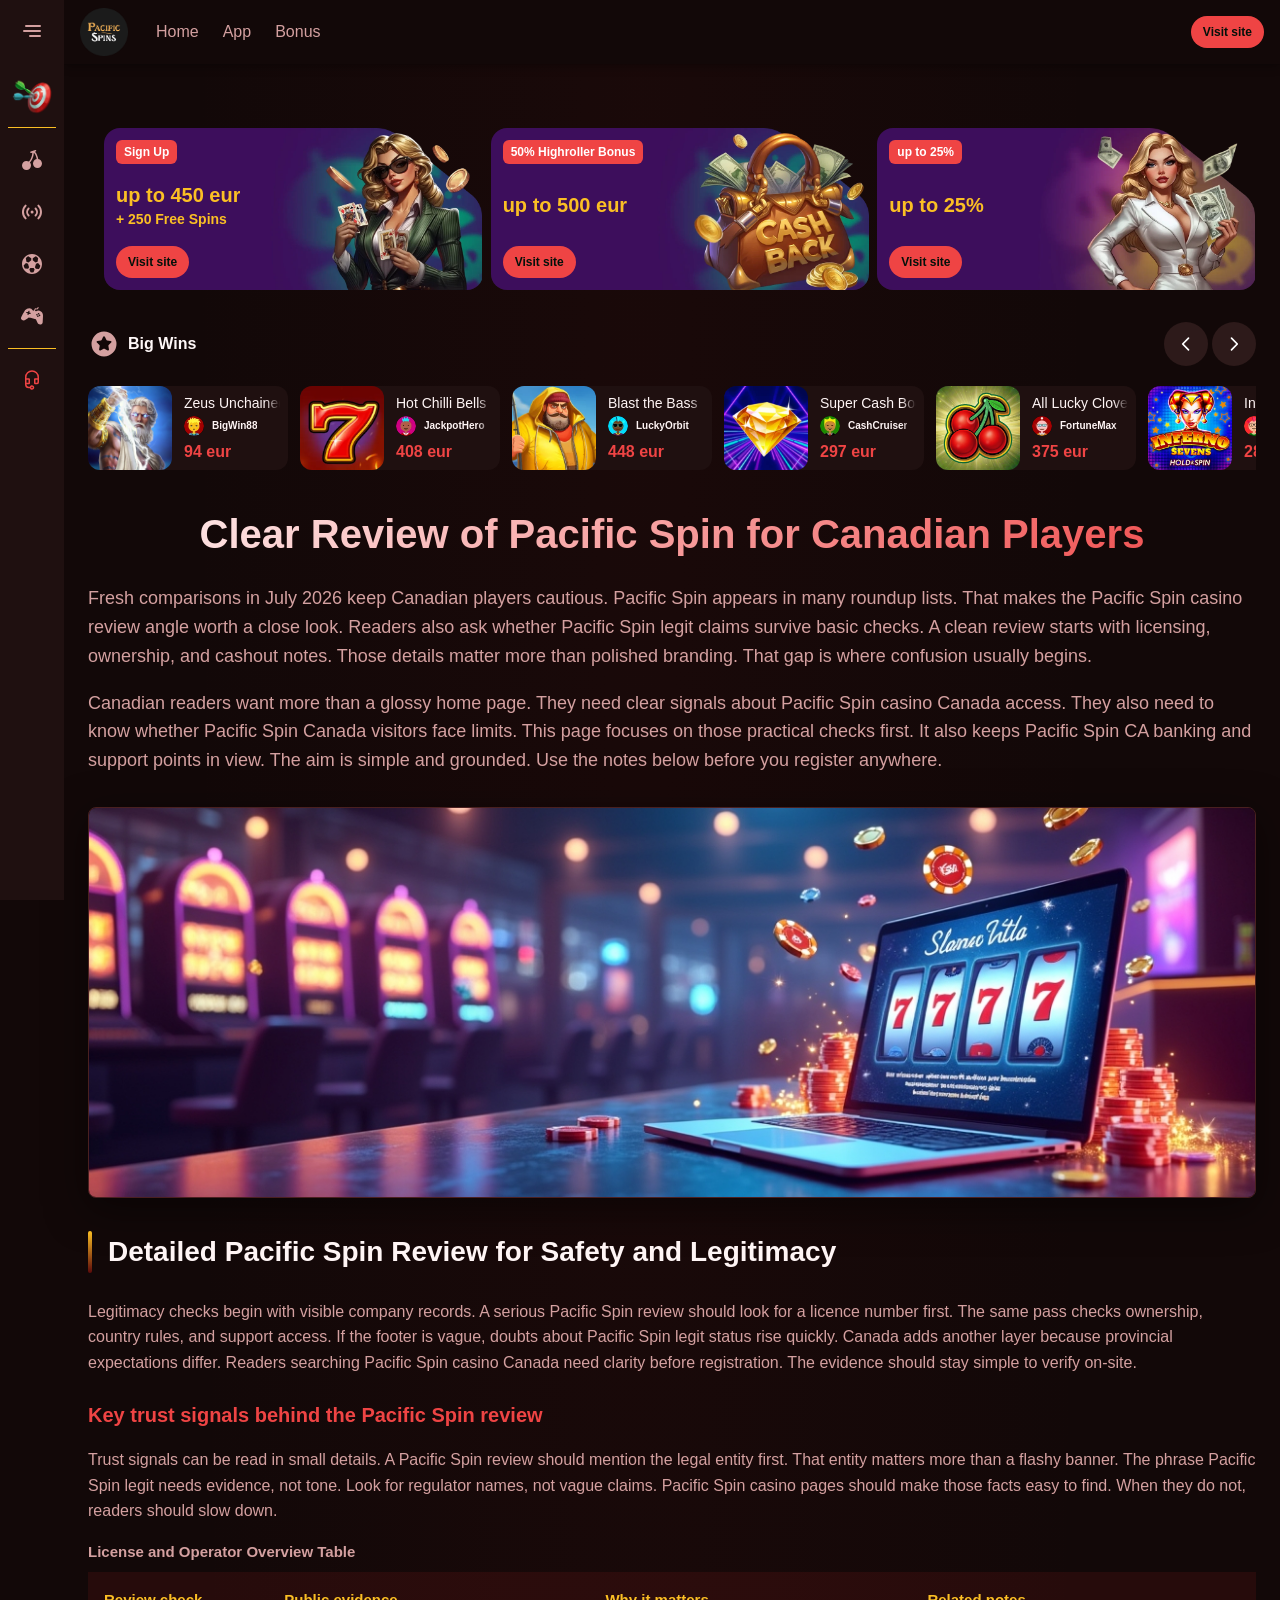
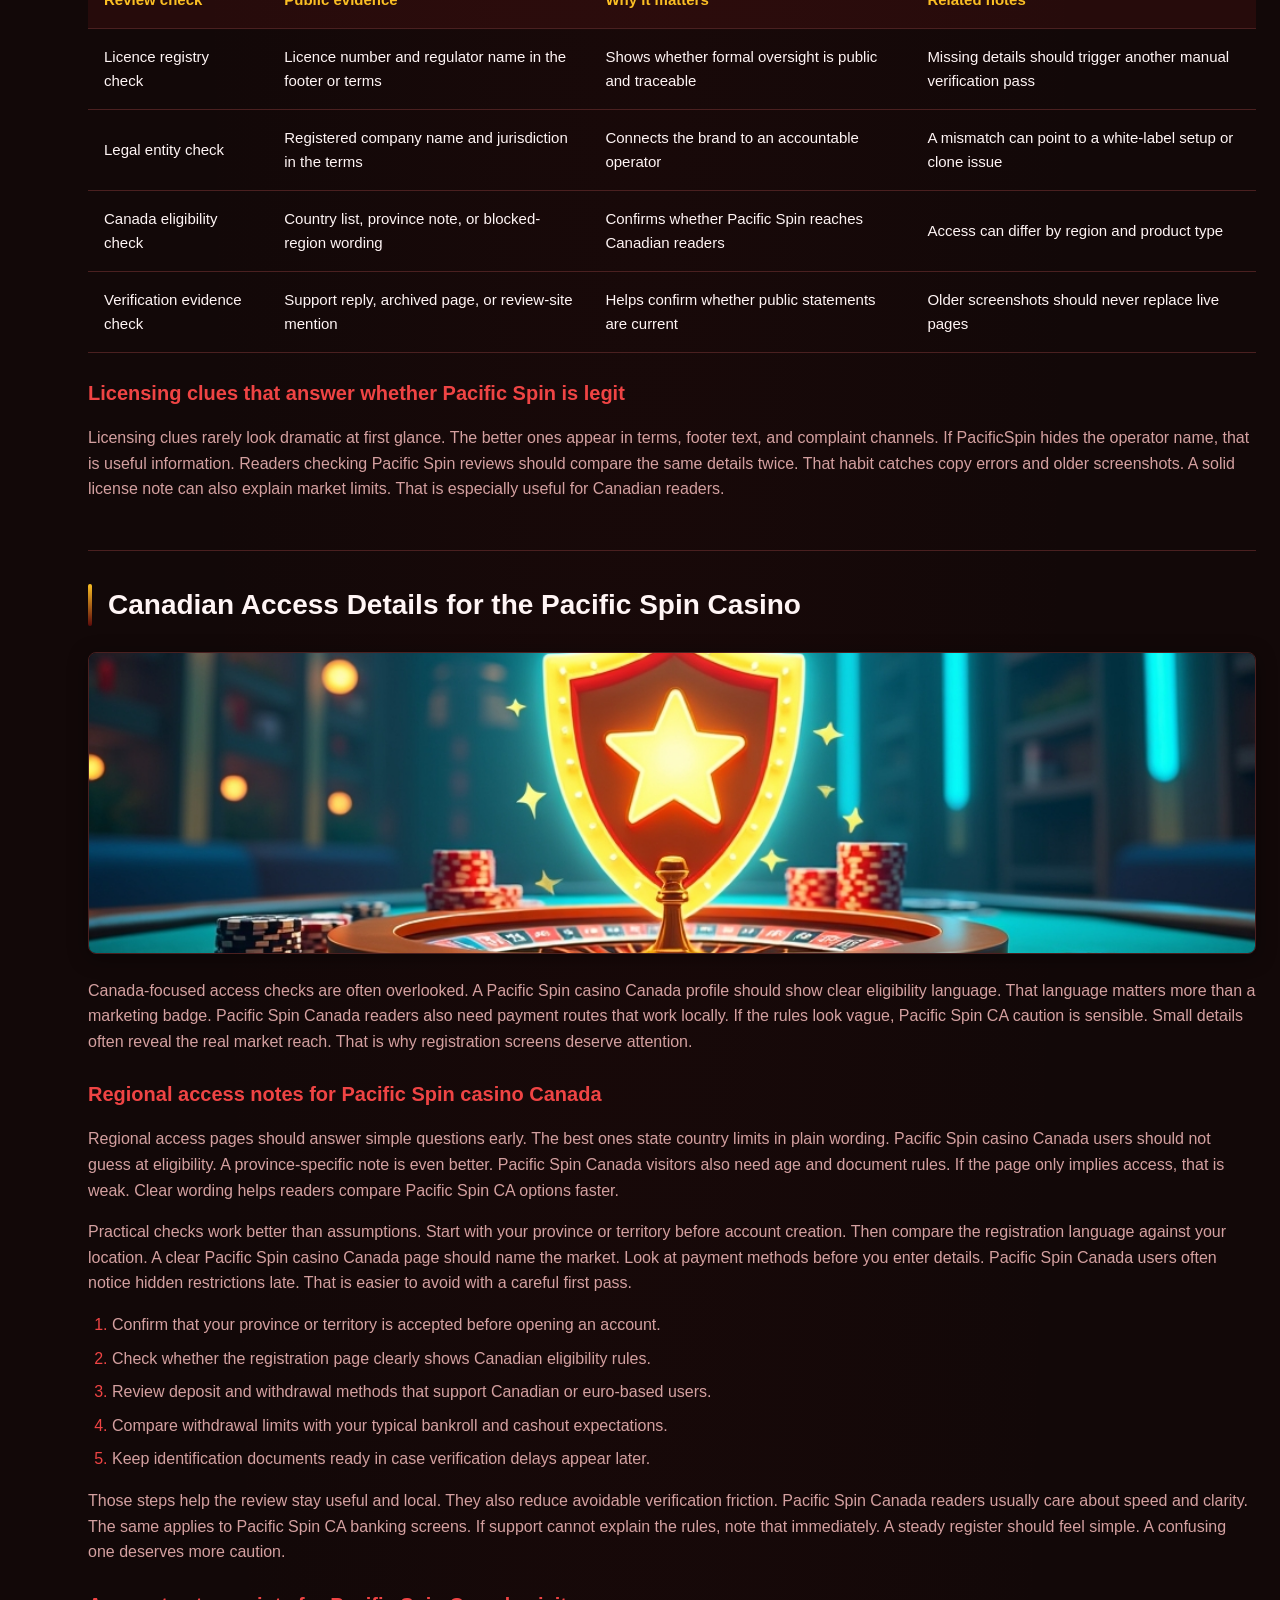
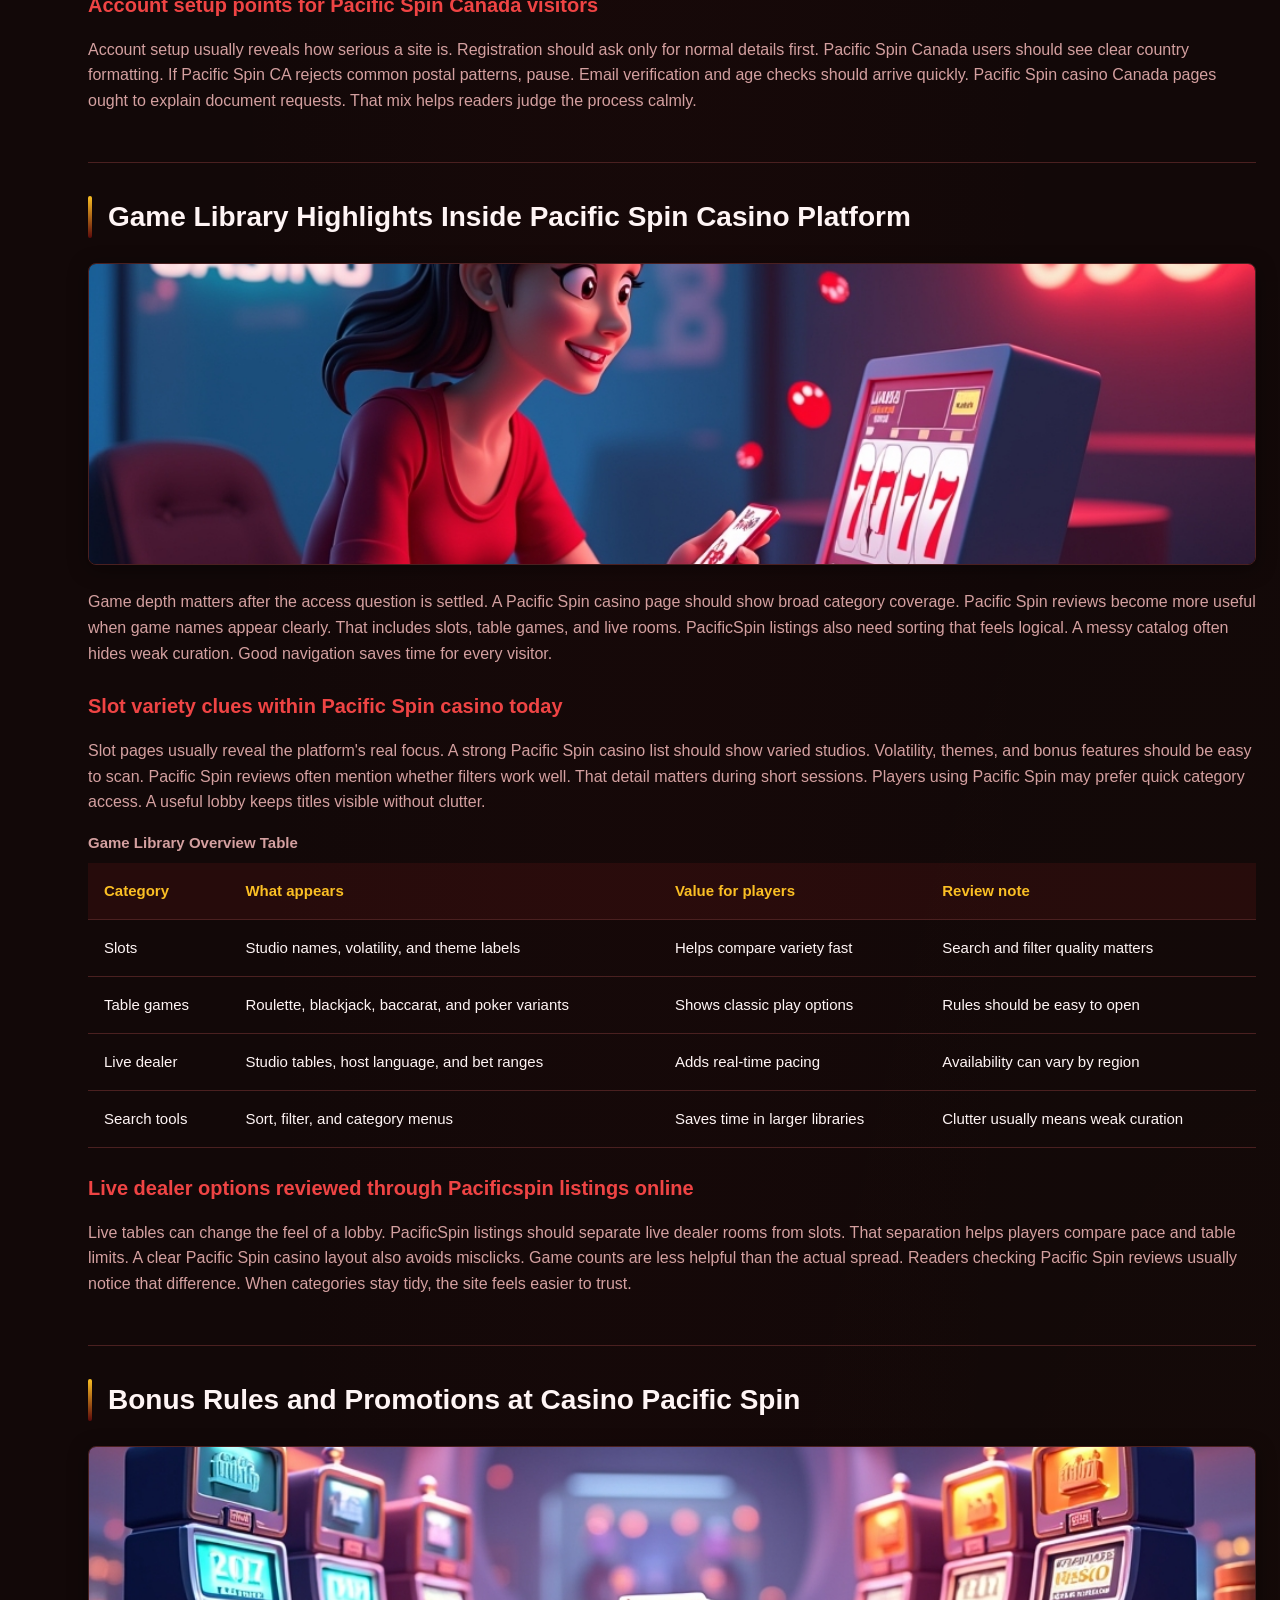
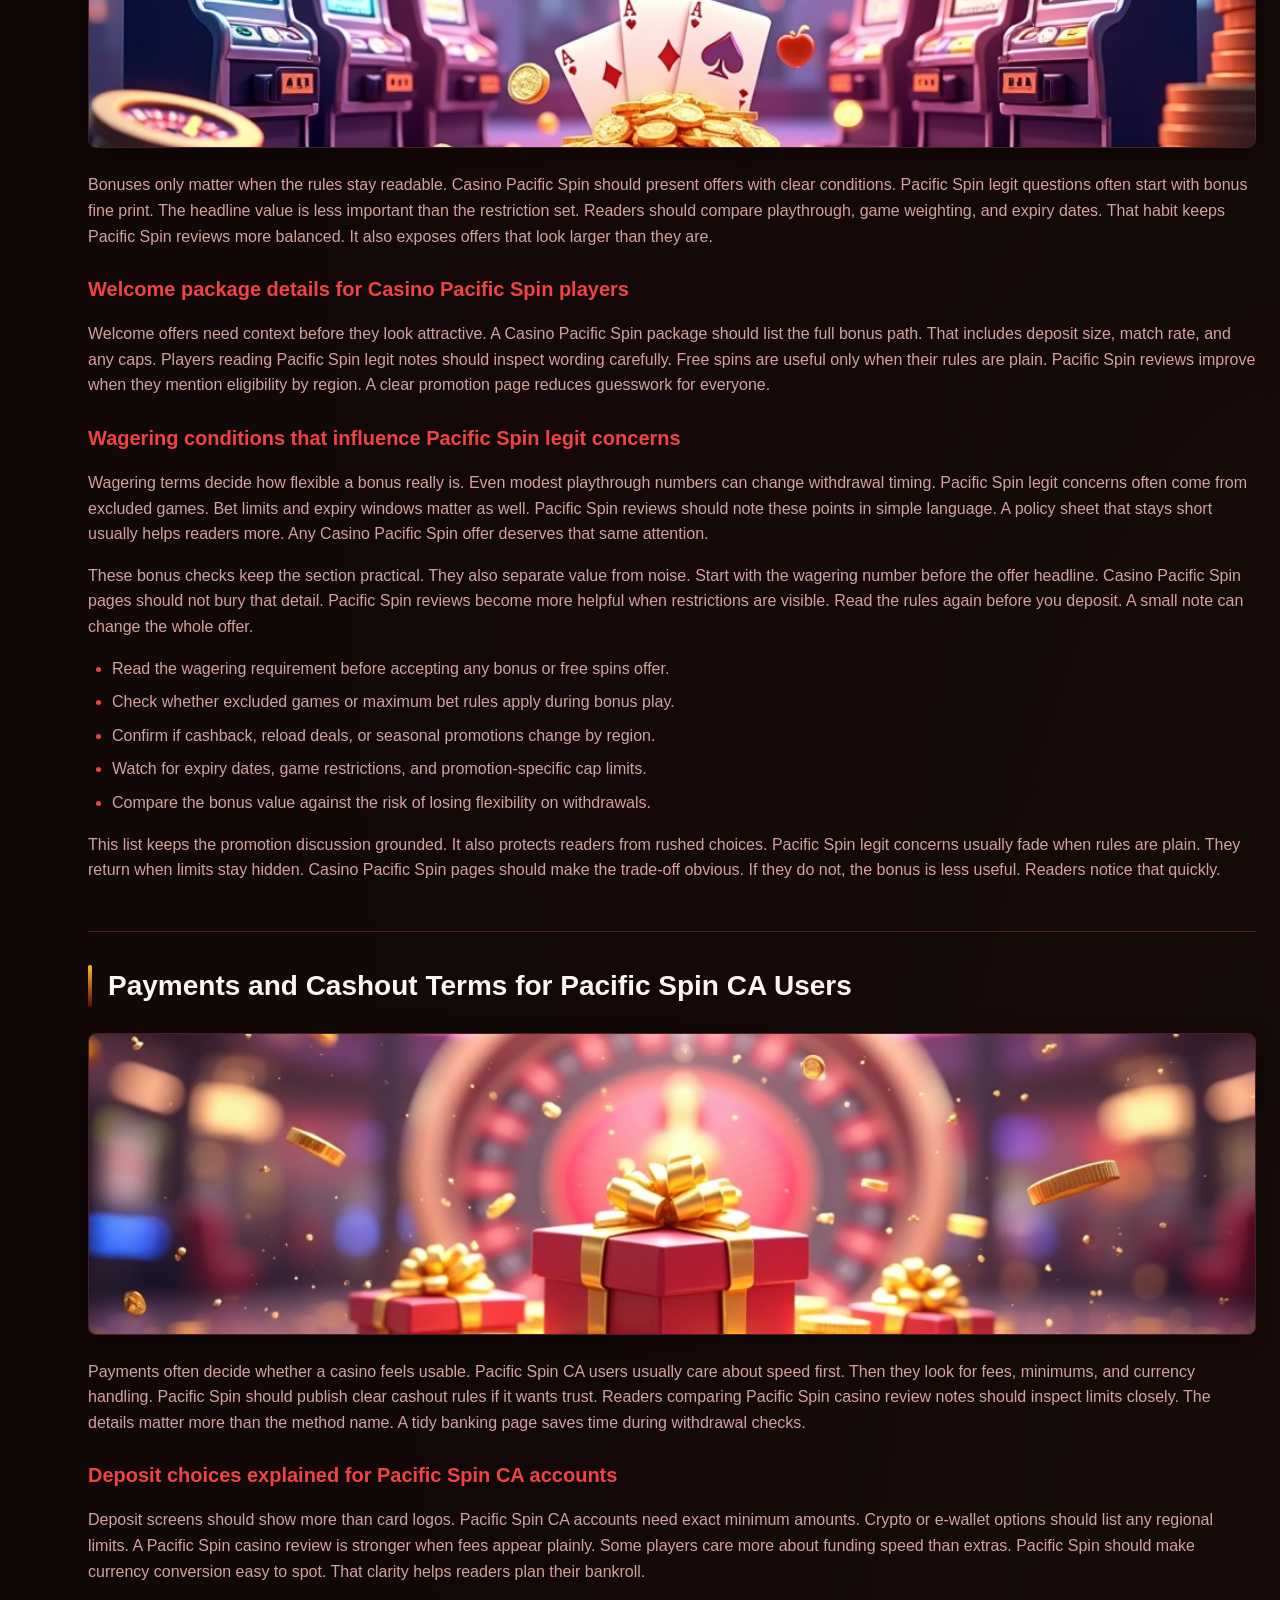
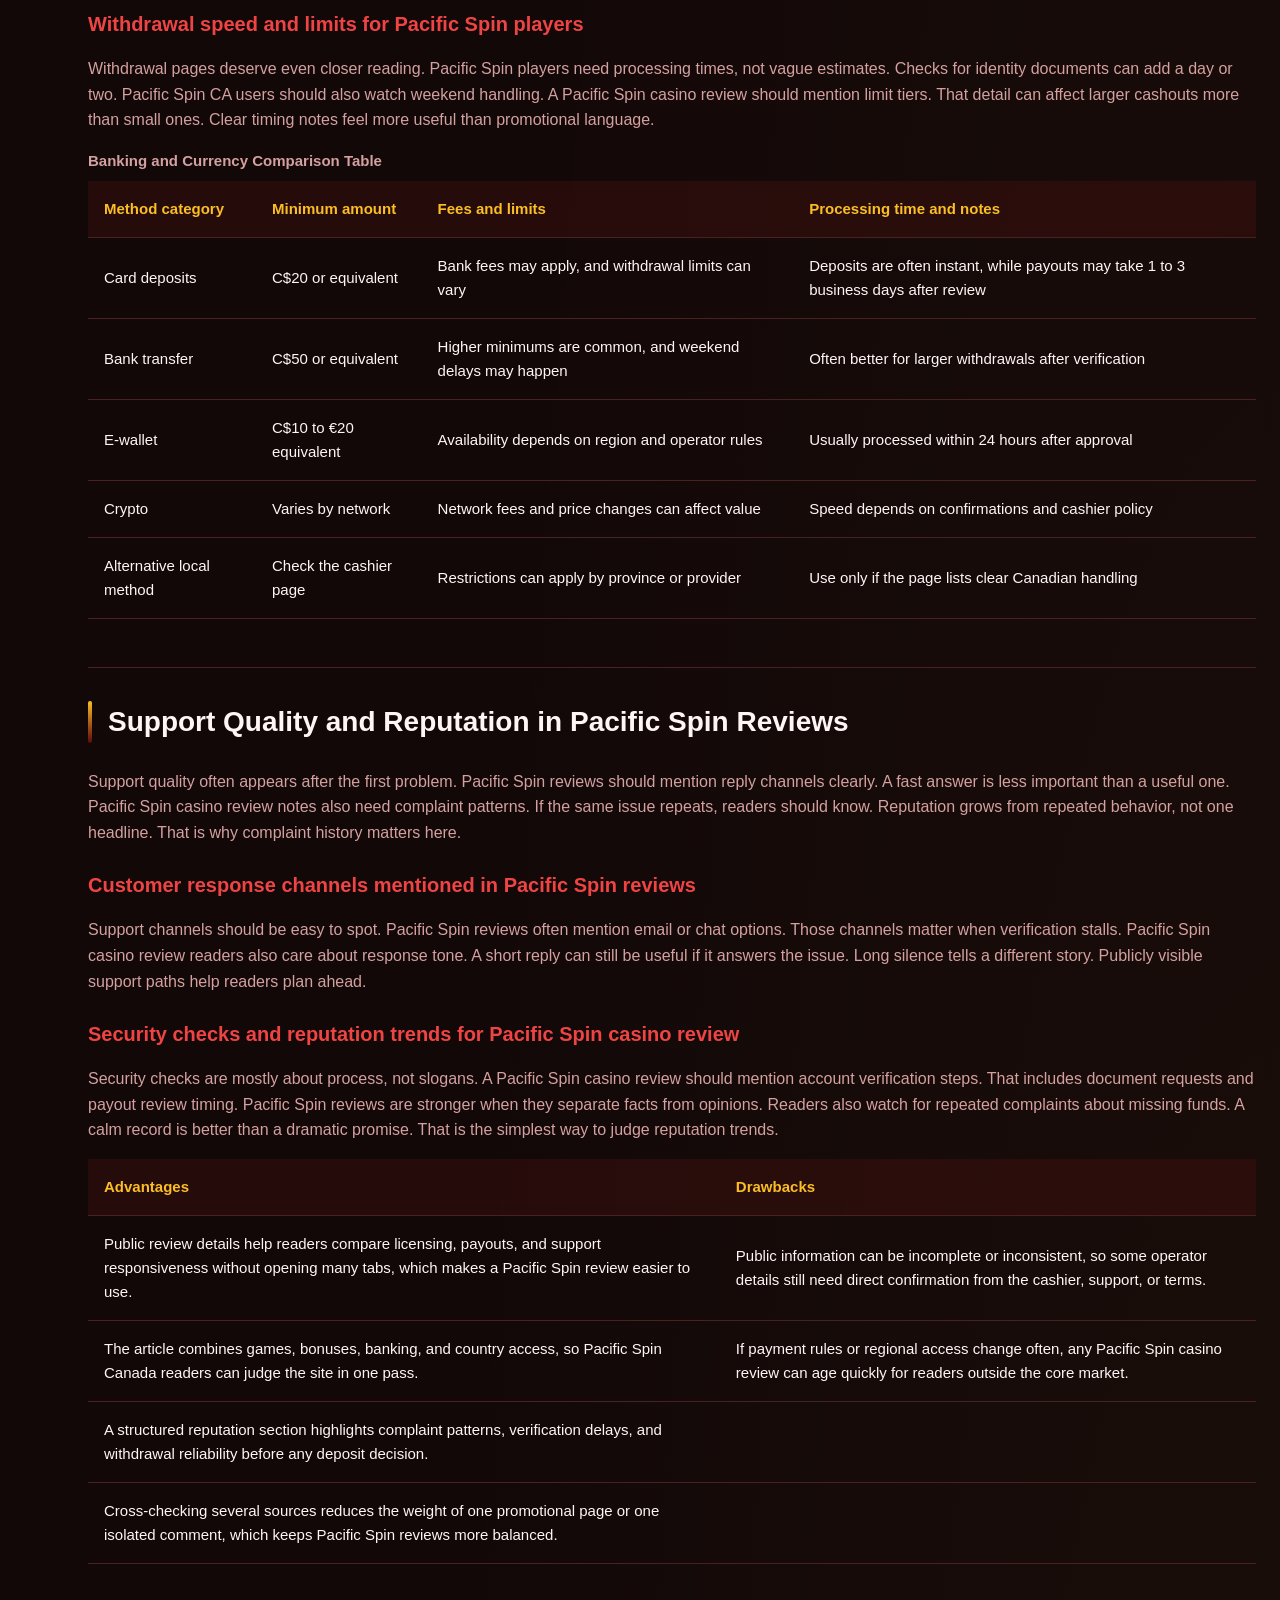
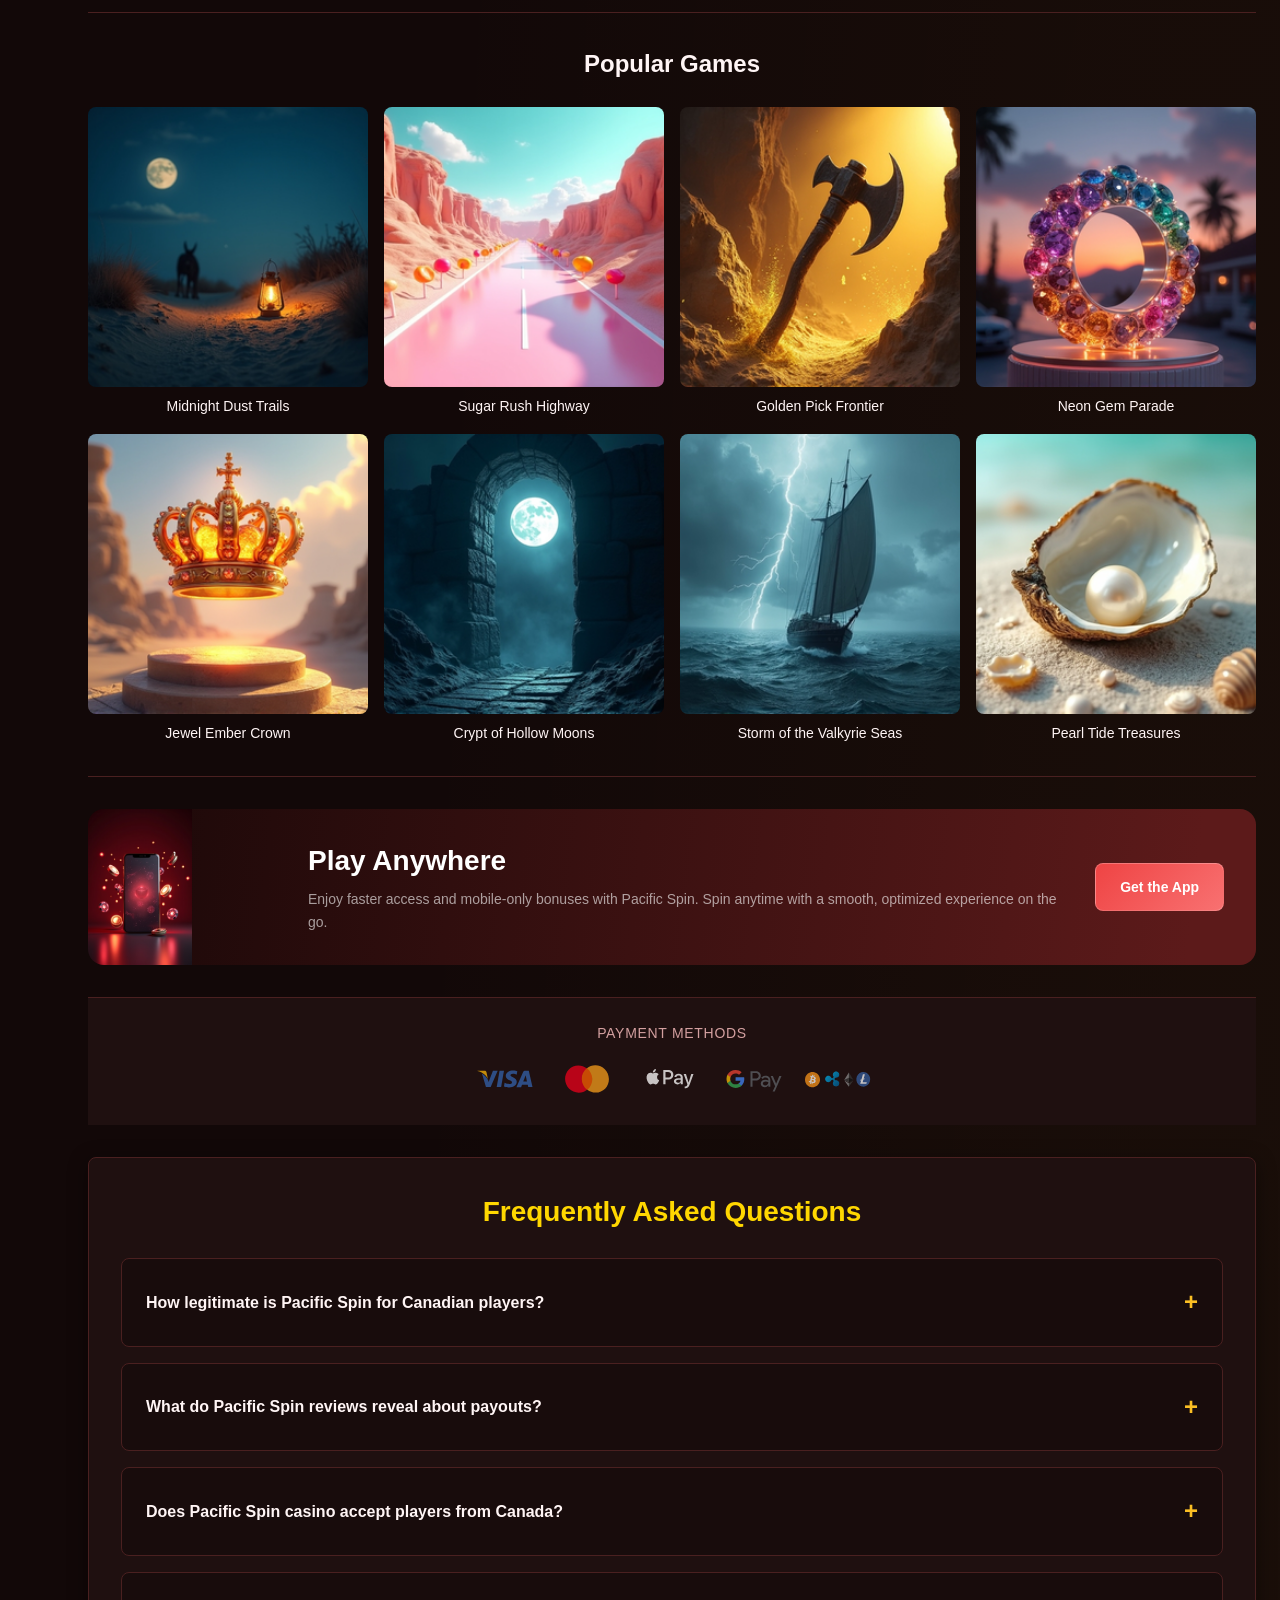
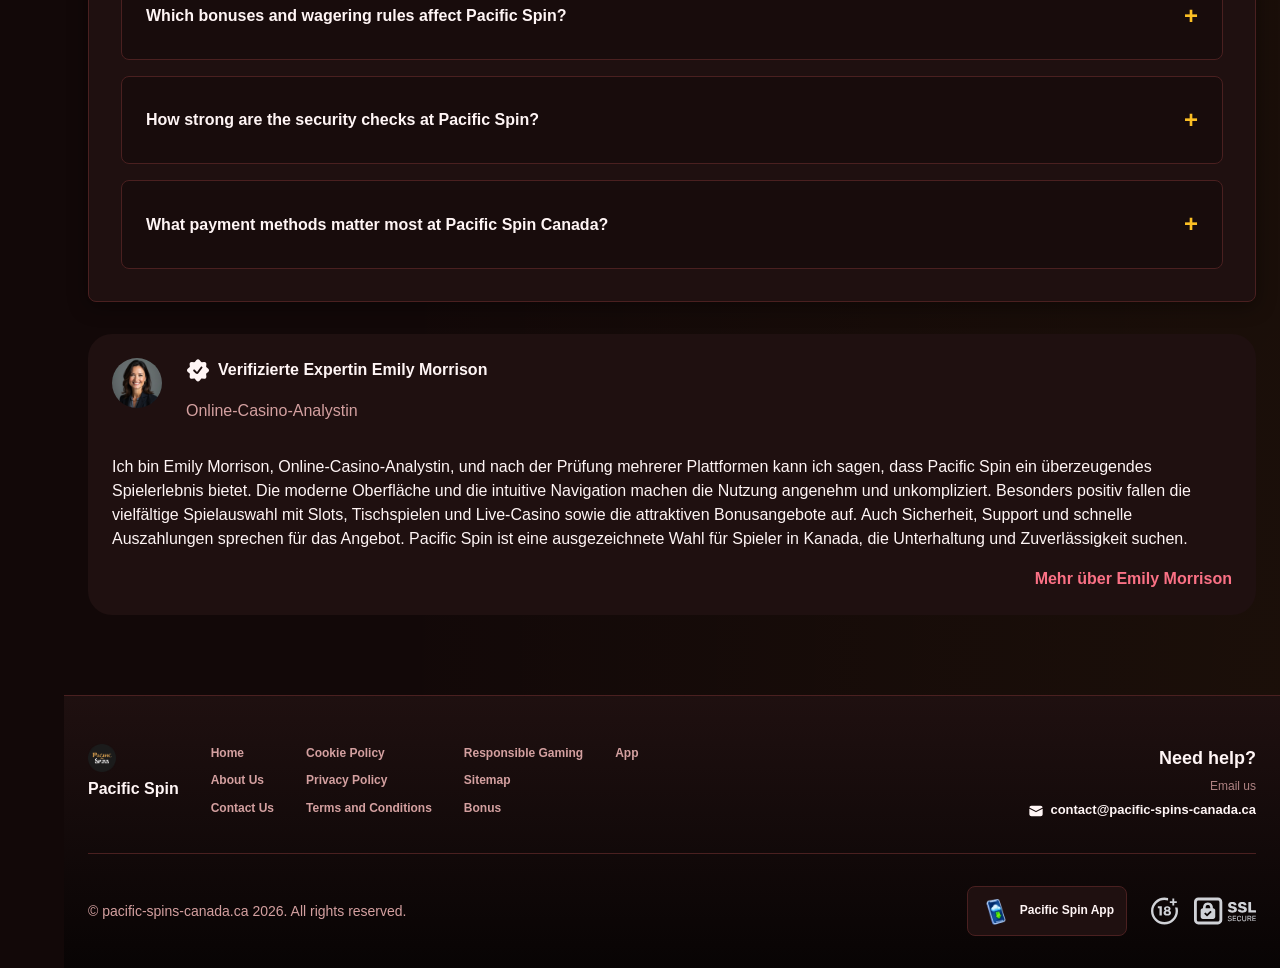
==== commit 71b2c76f: "Full copy of pacific-spins-canada.ca" ====
--- a/index.html
+++ b/index.html
@@ -11,7 +11,7 @@
     <meta name="description" content="Pacific Spin 🎰 reviews for Canadian players, featuring the pacific spin casino Canada guide with safety checks and a clear invite to read more today.">
     <meta name="keywords" content="pacific spin, is pacific spin legit, pacific spin casino canada, pacific spin review, pacific spin casino review, pacific spin legit, pacific spin casino, pacific spin ca, pacific spin reviews, pacific spin canada, casino pacific spin, pacificspin">
 
-    <link rel="canonical" href="https://pacific-spins-canada.ca/pacific-spin-ca/">
+    <link rel="canonical" href="https://magnoliaforever.ca/pacific-spin-ca/">
 
     <link rel="icon" type="image/png" sizes="32x32" href="/favicon-32x32.png">
 
@@ -33,9 +33,8 @@
 
     <link rel="stylesheet" href="/css/layout.css">
 
-<link rel="alternate" hreflang="x-default" href="https://pacific-spins-canada.ca/">
-<link rel="alternate" hreflang="en-CA" href="https://pacific-spins-canada.ca/pacific-spin-ca/">
-<meta name="googlebot" content="noarchive">
+<link rel="alternate" hreflang="x-default" href="https://magnoliaforever.ca/">
+<link rel="alternate" hreflang="en-CA" href="https://magnoliaforever.ca/pacific-spin-ca/">
 </head>
 <body>
     <div class="nav-sidebar-136f66f3 isFull" id="navSidebar">
@@ -1166,7 +1165,7 @@
   "@context": "https://schema.org",
   "@type": "WebSite",
   "name": "Pacific Spin",
-  "url": "https://pacific-spins-canada.ca"
+  "url": "https://magnoliaforever.ca"
 }</script>
     <script type="application/ld+json">{
   "@context": "https://schema.org",
@@ -1202,7 +1201,7 @@
   "logo": "https://magnoliaforever.ca/images/logo.png",
   "name": "Pacific Spin",
   "sameAs": [],
-  "url": "https://pacific-spins-canada.ca"
+  "url": "https://magnoliaforever.ca"
 }</script>
     <script type="application/ld+json">{
   "@context": "https://schema.org",
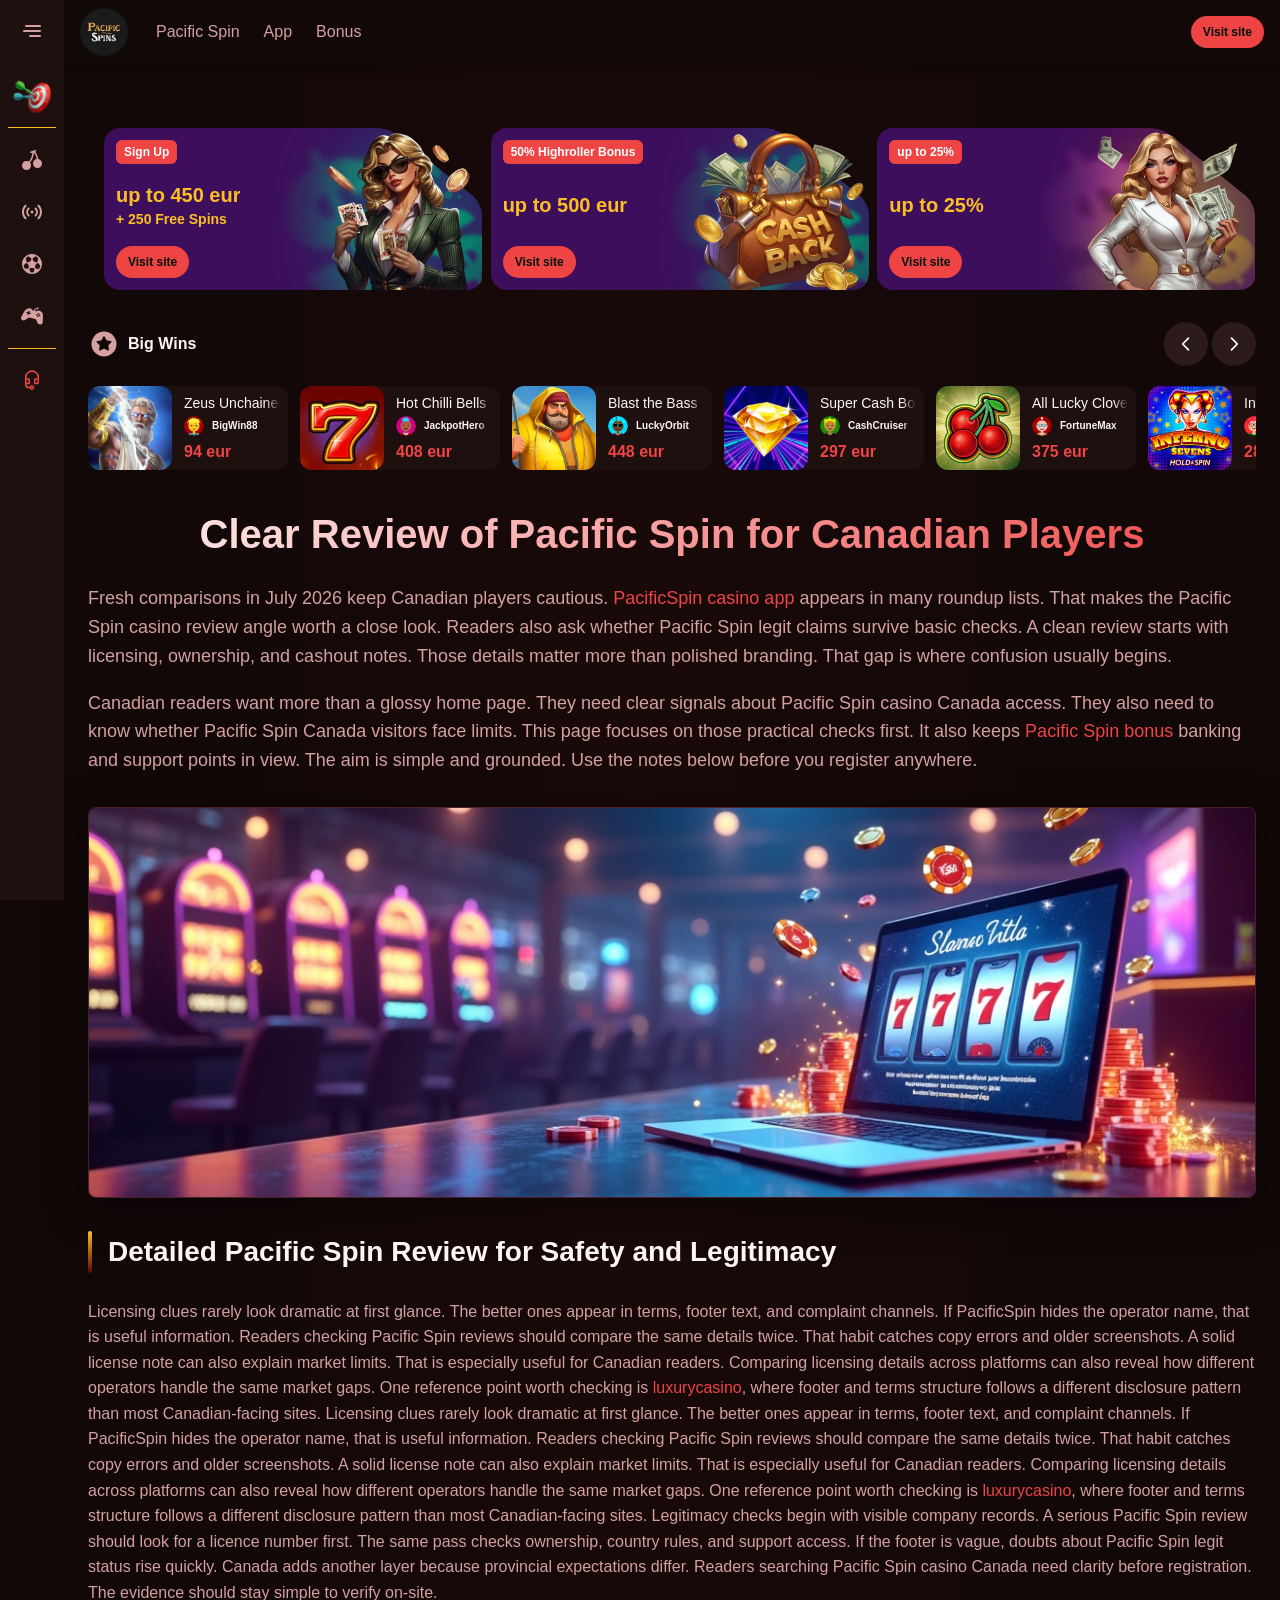
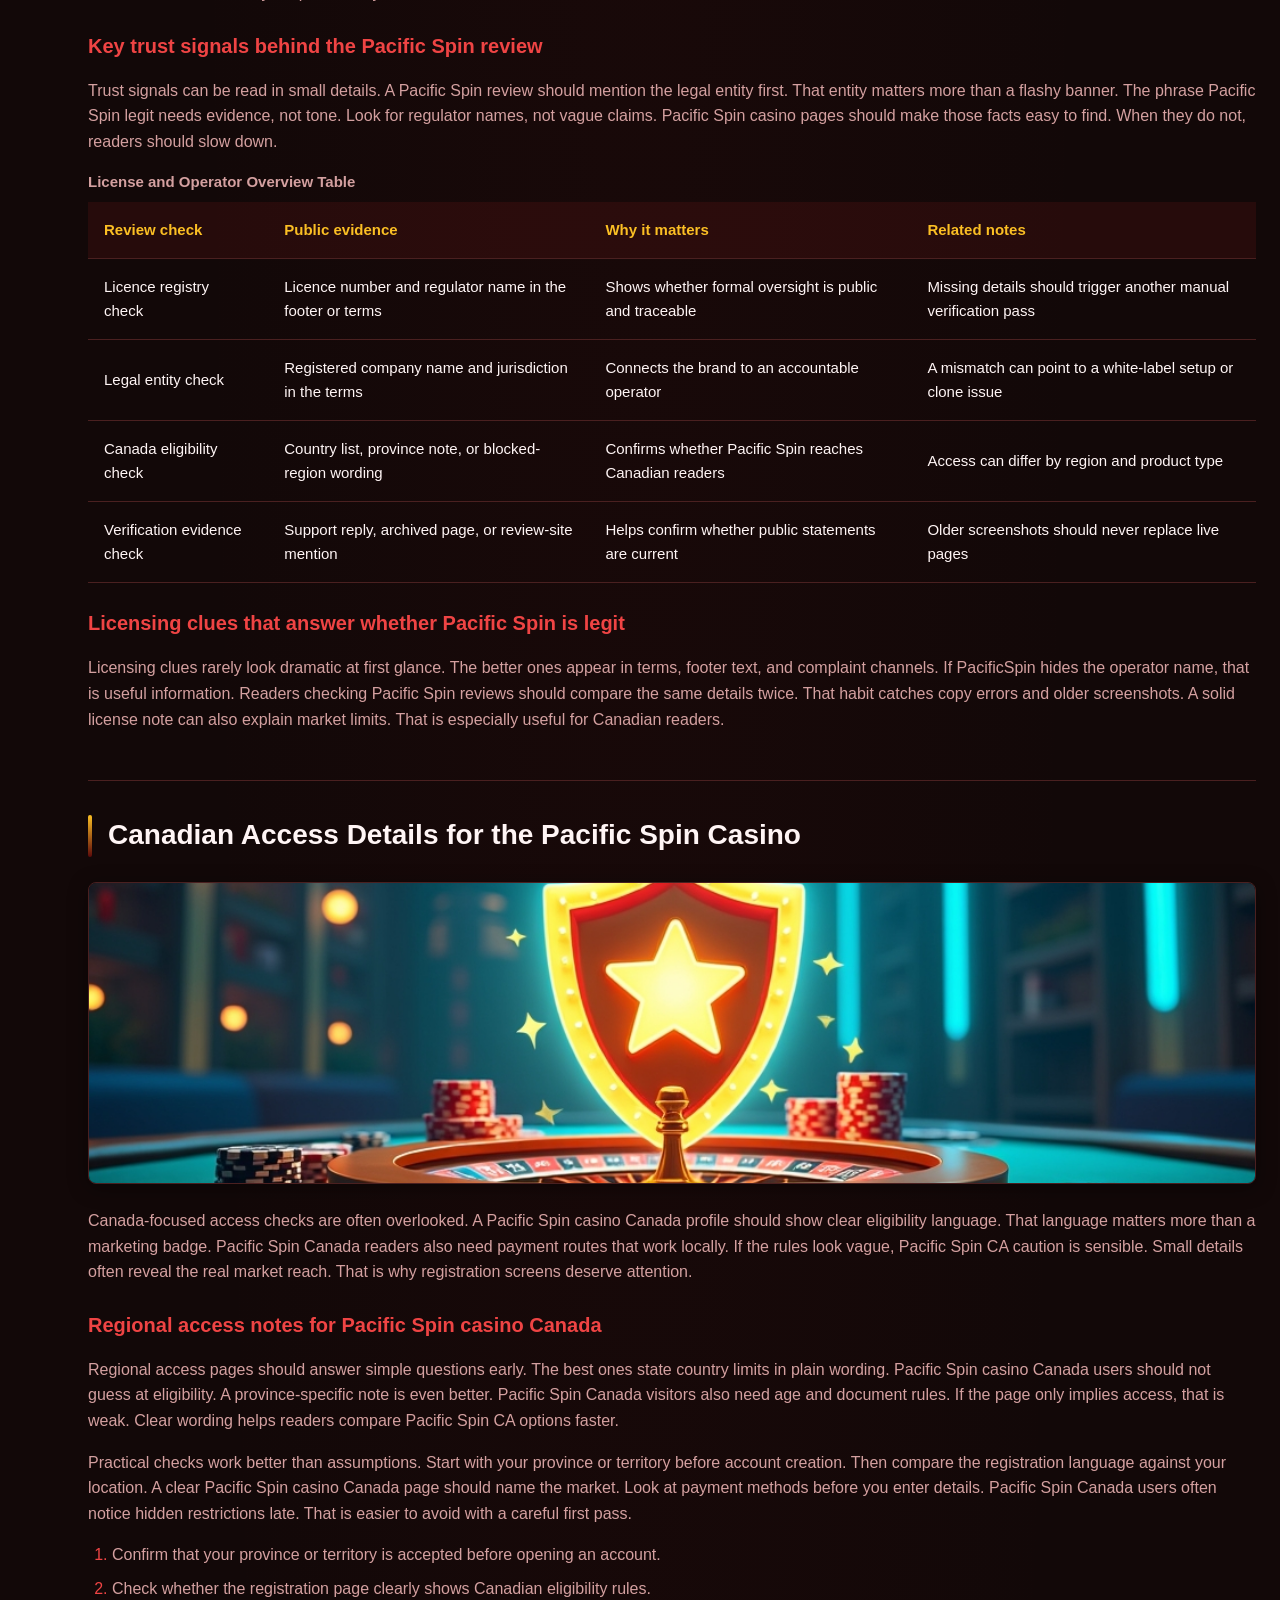
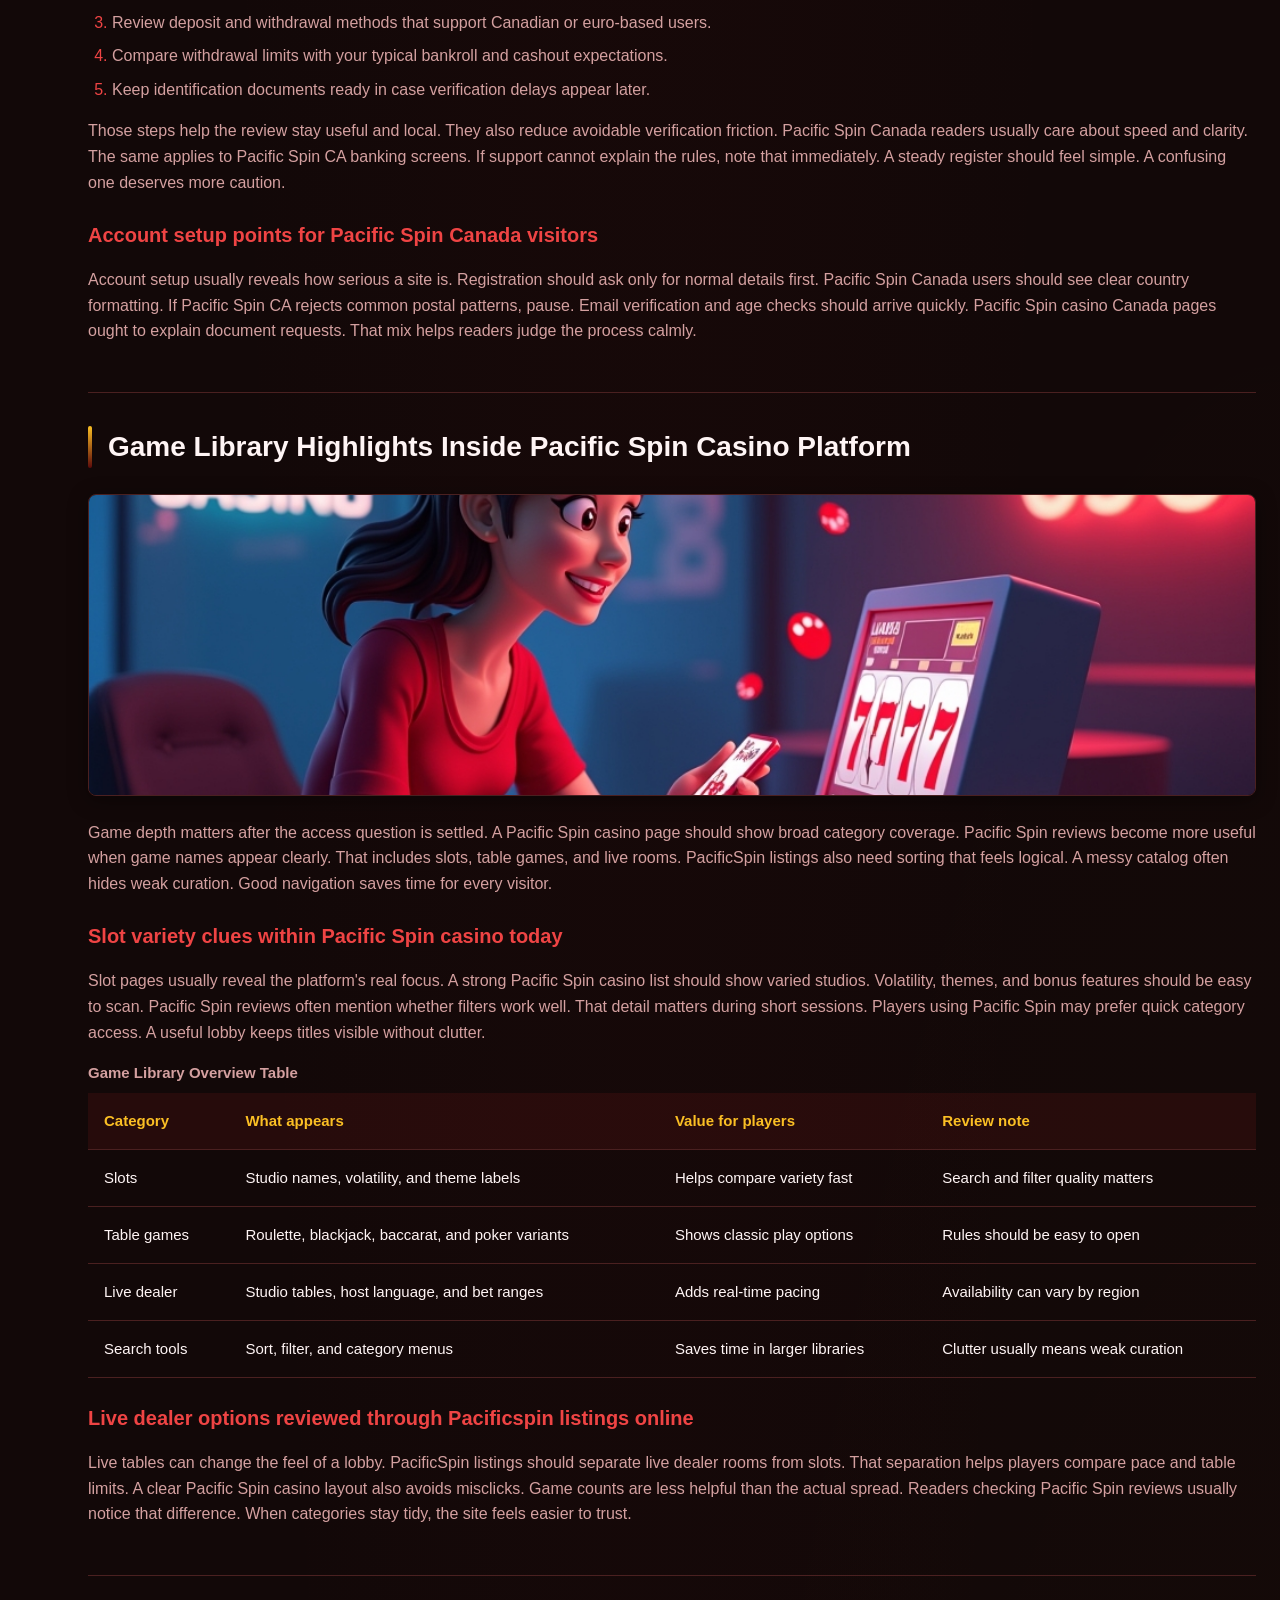
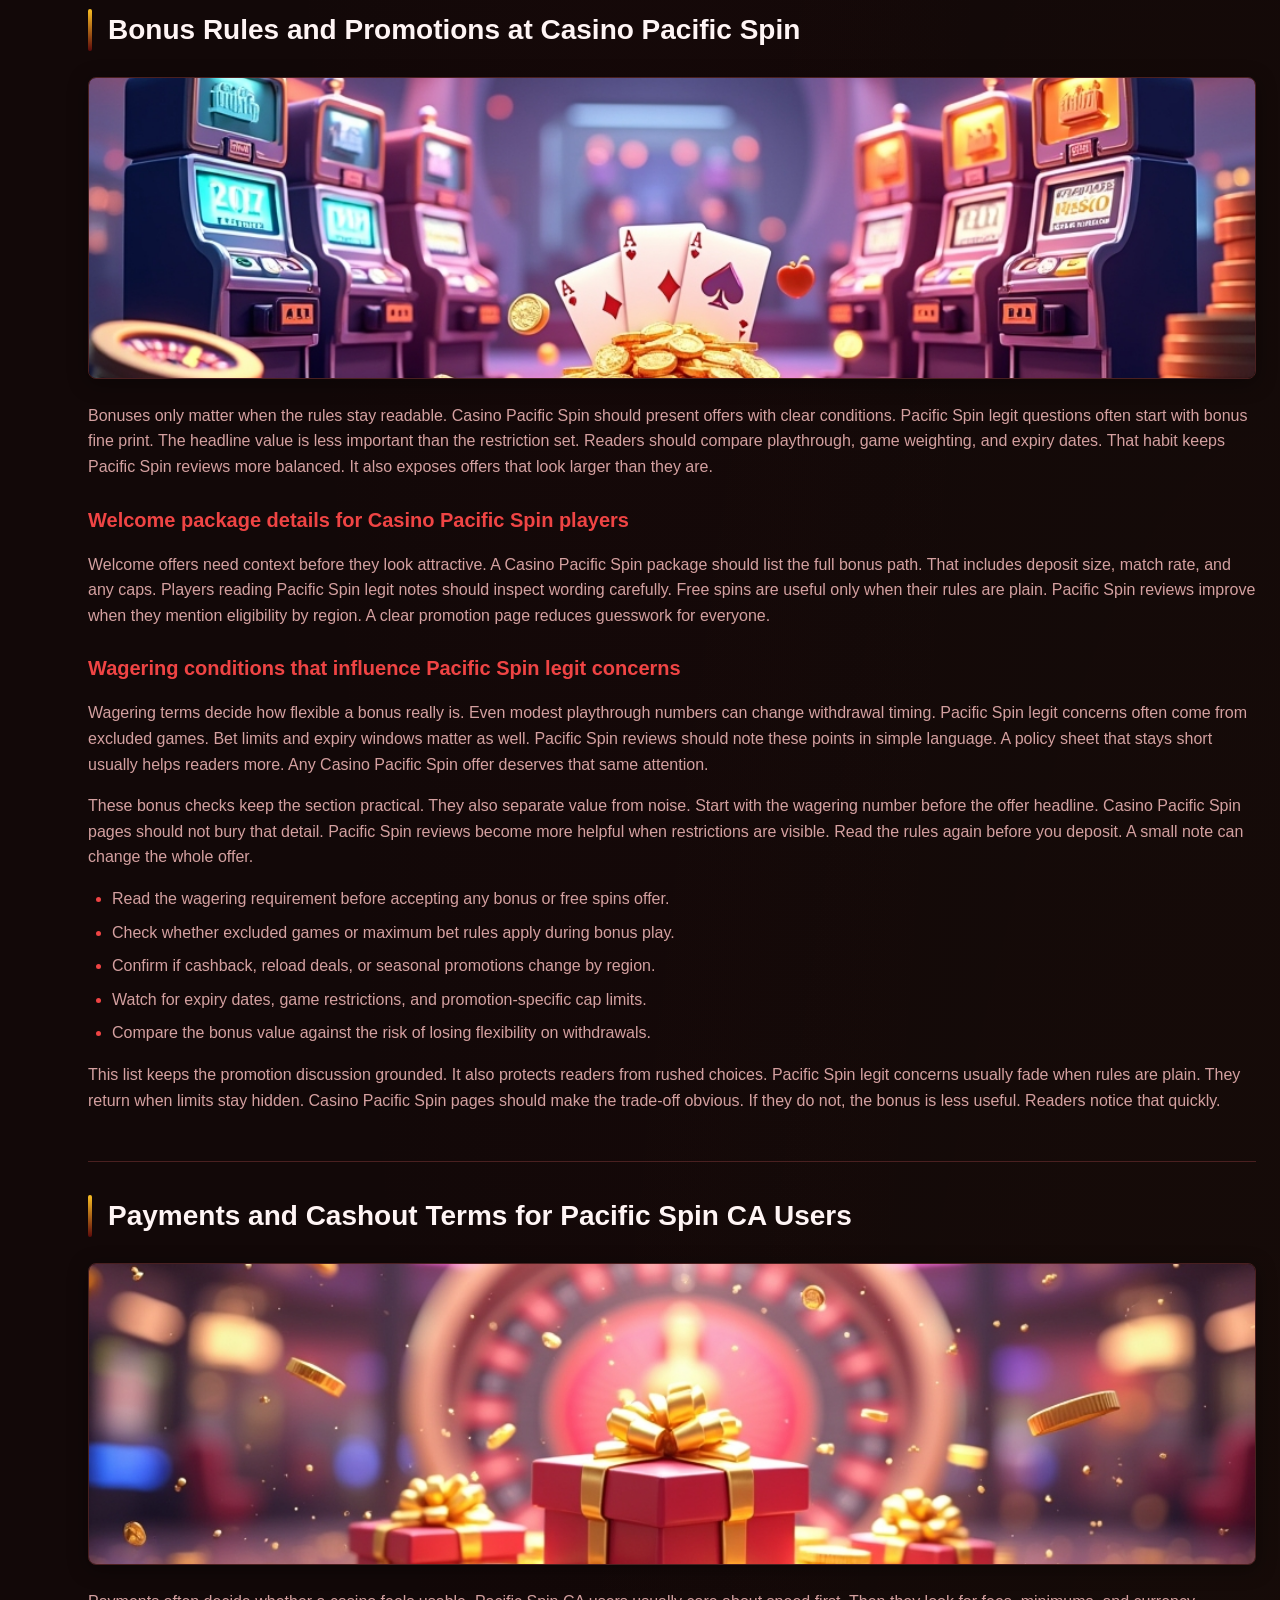
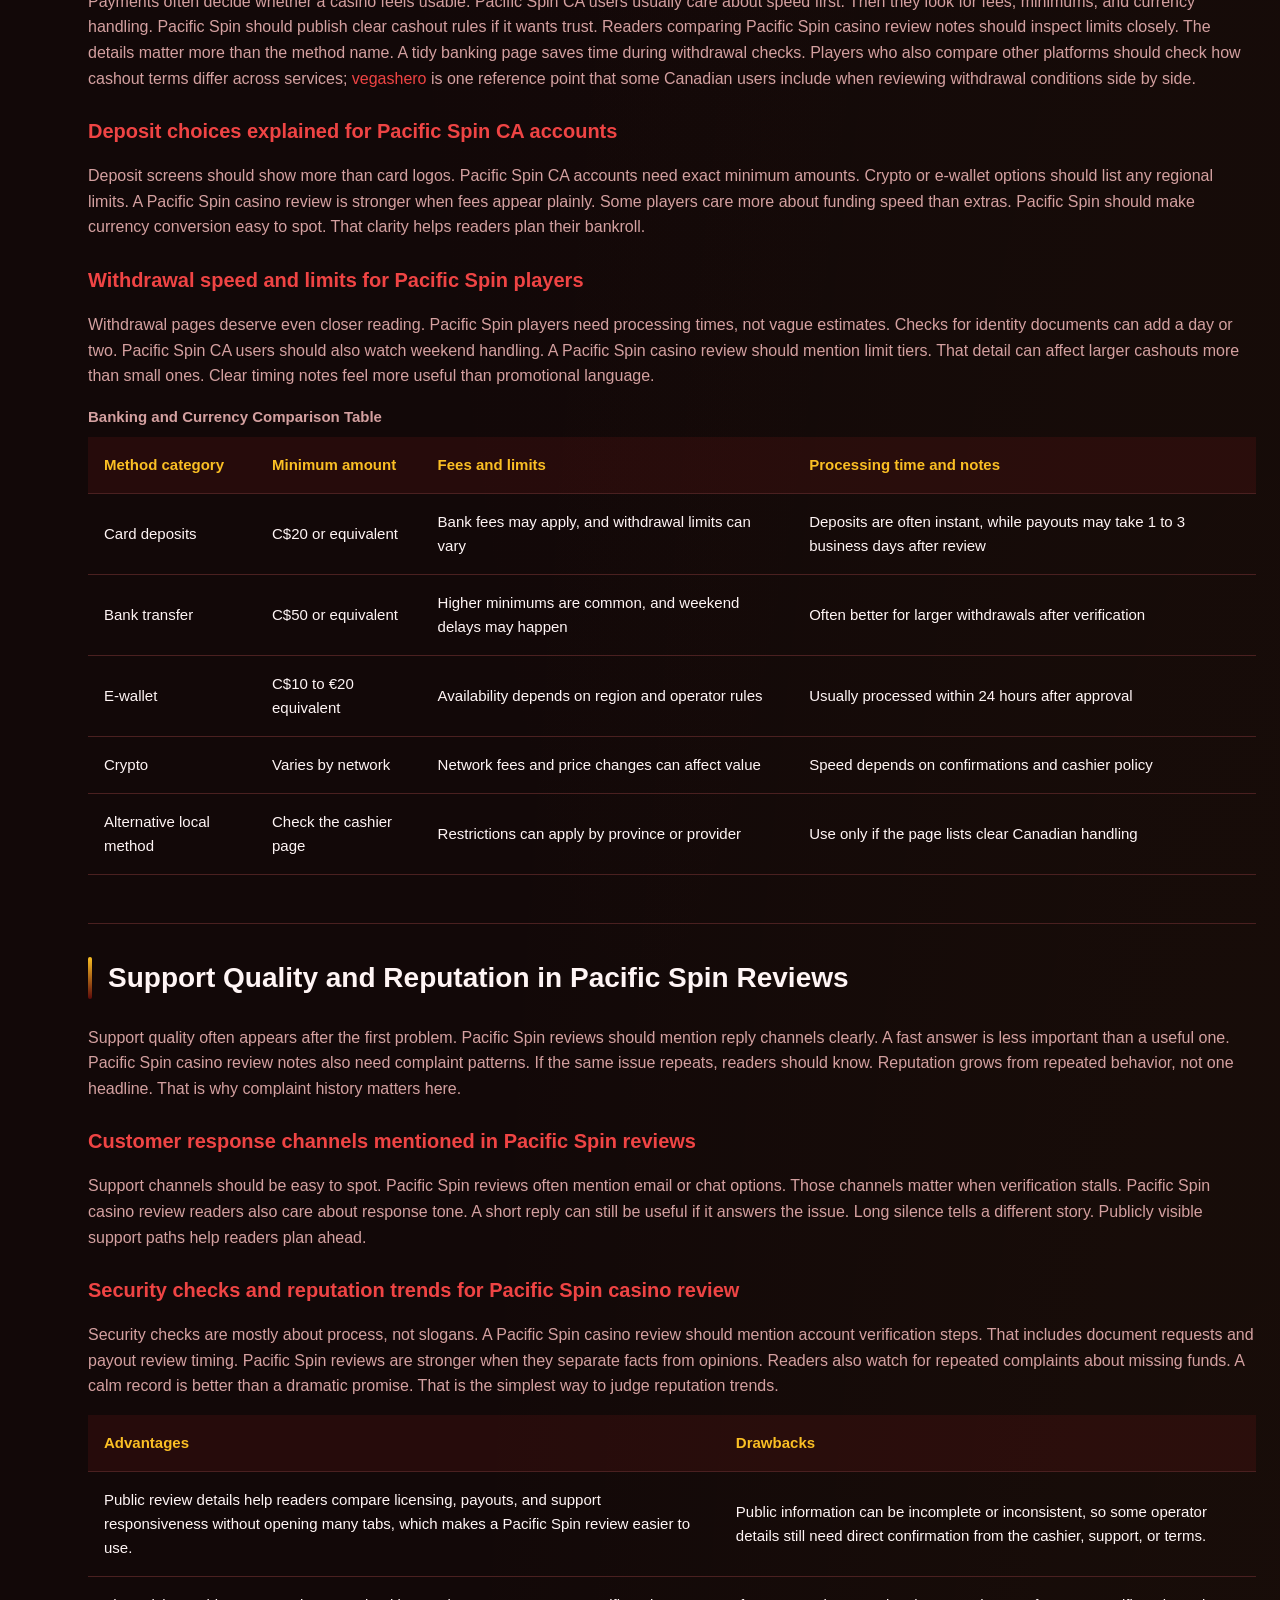
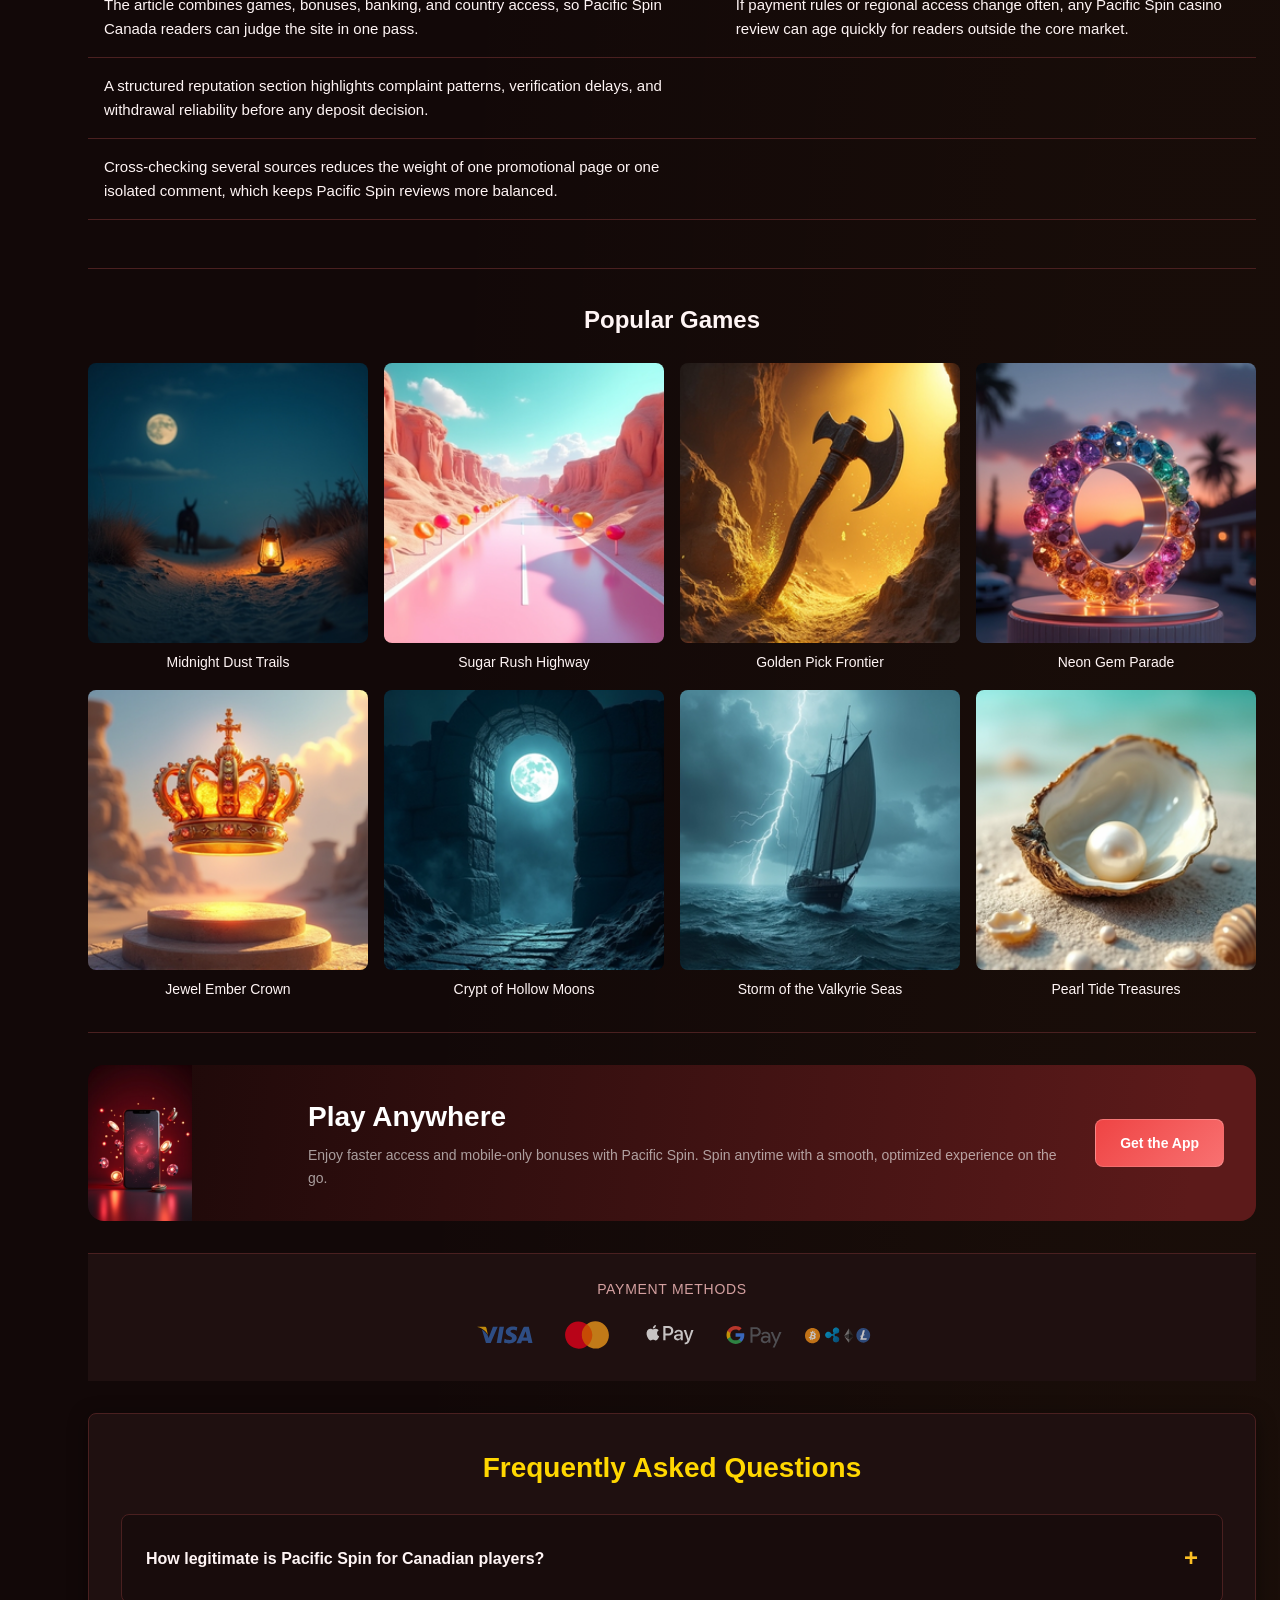
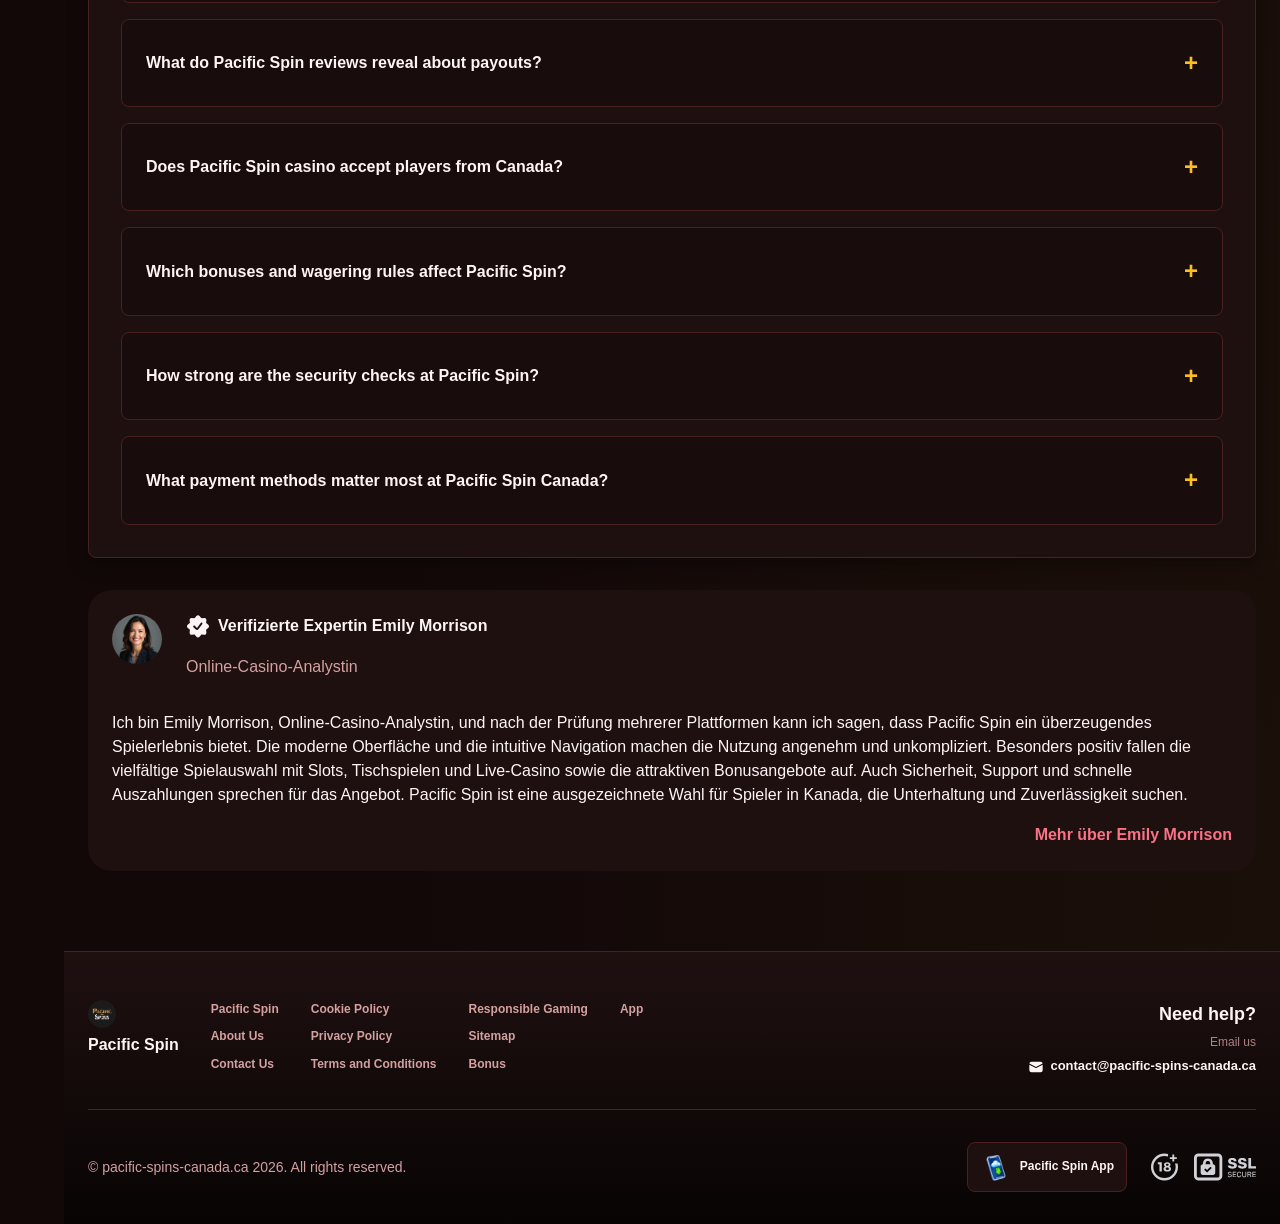
==== commit 4aefc2c1: "Plain copy from pacific-spins-canada.ca" ====
--- a/index.html
+++ b/index.html
@@ -36,7 +36,7 @@
 <link rel="alternate" hreflang="x-default" href="https://magnoliaforever.ca/">
 <link rel="alternate" hreflang="en-CA" href="https://magnoliaforever.ca/pacific-spin-ca/">
 </head>
-<body>
+<body >
     <div class="nav-sidebar-136f66f3 isFull" id="navSidebar">
         <div class="nav-sidebar-content-136f66f3">
             <div class="nav-sidebar-wrapped-136f66f3">
@@ -387,7 +387,7 @@
         </div>
 
         <div class="main-nav-content-center-136f66f3">
-            <a href="/" class="nav-link-136f66f3" title="Home">Home</a>
+            <a href="/" class="nav-link-136f66f3" title="Pacific Spin">Pacific Spin</a>
             <a href="/app/" class="nav-link-136f66f3" title="App">App</a>
             <a href="/bonus/" class="nav-link-136f66f3" title="Bonus">Bonus</a>
         </div>
@@ -551,10 +551,12 @@
         <header class="page-header-136f66f3">
             <h1>Clear Review of Pacific Spin for Canadian Players</h1>
             <div class="intro-136f66f3">
-                <p>Fresh comparisons in July 2026 keep Canadian players cautious. Pacific Spin appears in many roundup lists. That makes the Pacific Spin casino review angle worth a close look. Readers also ask whether Pacific Spin legit claims survive basic checks. A clean review starts with licensing, ownership, and cashout notes. Those details matter more than polished branding. That gap is where confusion usually begins.</p>
-                <p>Canadian readers want more than a glossy home page. They need clear signals about Pacific Spin casino Canada access. They also need to know whether Pacific Spin Canada visitors face limits. This page focuses on those practical checks first. It also keeps Pacific Spin CA banking and support points in view. The aim is simple and grounded. Use the notes below before you register anywhere.</p>
+                <p>Fresh comparisons in July 2026 keep Canadian players cautious. <a href='https://magnoliaforever.ca/app/' title='PacificSpin casino app'>PacificSpin casino app</a> appears in many roundup lists. That makes the Pacific Spin casino review angle worth a close look. Readers also ask whether Pacific Spin legit claims survive basic checks. A clean review starts with licensing, ownership, and cashout notes. Those details matter more than polished branding. That gap is where confusion usually begins.</p>
+                <p>Canadian readers want more than a glossy home page. They need clear signals about Pacific Spin casino Canada access. They also need to know whether Pacific Spin Canada visitors face limits. This page focuses on those practical checks first. It also keeps <a href='https://magnoliaforever.ca/bonus/' title='Pacific Spin bonus'>Pacific Spin bonus</a> banking and support points in view. The aim is simple and grounded. Use the notes below before you register anywhere.</p>
             </div>
         </header>
+
+
 
         <div class="hero-image-136f66f3">
             <img src="/images/pacific_spin_casino_review_banner.png" alt="pacific spin casino review" title="pacific spin casino review" loading="lazy">
@@ -565,7 +567,7 @@
             <h2 id="toc-s0">Detailed Pacific Spin Review for Safety and Legitimacy</h2>
 
 
-            <p>Legitimacy checks begin with visible company records. A serious Pacific Spin review should look for a licence number first. The same pass checks ownership, country rules, and support access. If the footer is vague, doubts about Pacific Spin legit status rise quickly. Canada adds another layer because provincial expectations differ. Readers searching Pacific Spin casino Canada need clarity before registration. The evidence should stay simple to verify on-site.</p>
+            <p>Licensing clues rarely look dramatic at first glance. The better ones appear in terms, footer text, and complaint channels. If PacificSpin hides the operator name, that is useful information. Readers checking Pacific Spin reviews should compare the same details twice. That habit catches copy errors and older screenshots. A solid license note can also explain market limits. That is especially useful for Canadian readers. Comparing licensing details across platforms can also reveal how different operators handle the same market gaps. One reference point worth checking is <a href='https://luxurycasinos.nz/' title='luxurycasino'>luxurycasino</a>, where footer and terms structure follows a different disclosure pattern than most Canadian-facing sites. Licensing clues rarely look dramatic at first glance. The better ones appear in terms, footer text, and complaint channels. If PacificSpin hides the operator name, that is useful information. Readers checking Pacific Spin reviews should compare the same details twice. That habit catches copy errors and older screenshots. A solid license note can also explain market limits. That is especially useful for Canadian readers. Comparing licensing details across platforms can also reveal how different operators handle the same market gaps. One reference point worth checking is <a href='https://luxurycasinos.nz/' title='luxurycasino'>luxurycasino</a>, where footer and terms structure follows a different disclosure pattern than most Canadian-facing sites. Legitimacy checks begin with visible company records. A serious Pacific Spin review should look for a licence number first. The same pass checks ownership, country rules, and support access. If the footer is vague, doubts about Pacific Spin legit status rise quickly. Canada adds another layer because provincial expectations differ. Readers searching Pacific Spin casino Canada need clarity before registration. The evidence should stay simple to verify on-site.</p>
 
                 
         <h3 id="toc-s0-b0">Key trust signals behind the Pacific Spin review</h3>
@@ -769,7 +771,7 @@
                 <img src="/images/pacific_spin_bonuses_promotions.png" alt="pacific spin review" title="pacific spin review" loading="lazy">
             </div>
 
-            <p>Payments often decide whether a casino feels usable. Pacific Spin CA users usually care about speed first. Then they look for fees, minimums, and currency handling. Pacific Spin should publish clear cashout rules if it wants trust. Readers comparing Pacific Spin casino review notes should inspect limits closely. The details matter more than the method name. A tidy banking page saves time during withdrawal checks.</p>
+            <p>Payments often decide whether a casino feels usable. Pacific Spin CA users usually care about speed first. Then they look for fees, minimums, and currency handling. Pacific Spin should publish clear cashout rules if it wants trust. Readers comparing Pacific Spin casino review notes should inspect limits closely. The details matter more than the method name. A tidy banking page saves time during withdrawal checks. Players who also compare other platforms should check how cashout terms differ across services; <a href='https://vegas-herosuk.uk/' title='vegashero'>vegashero</a> is one reference point that some Canadian users include when reviewing withdrawal conditions side by side.</p>
 
                 
         <h3 id="toc-s4-b0">Deposit choices explained for Pacific Spin CA accounts</h3>
@@ -1110,7 +1112,7 @@
 
                 <nav class="footer-nav-136f66f3">
                     <div class="footer-nav-col-136f66f3">
-                        <a href="/" class="footer-link-136f66f3" title="Home">Home</a>
+                        <a href="/" class="footer-link-136f66f3" title="Pacific Spin">Pacific Spin</a>
                         <a href="/about-us/" class="footer-link-136f66f3" title="About Us">About Us</a>
                         <a href="/contact-us/" class="footer-link-136f66f3" title="Contact Us">Contact Us</a>
                     </div>
@@ -1175,8 +1177,8 @@
     "name": "Emily Morrison",
     "url": "https://magnoliaforever.ca/author/emily-morrison/"
   },
-  "dateModified": "2026-06-29T01:47:57+00:00",
-  "datePublished": "2026-06-25T17:51:43+00:00",
+  "dateModified": "2026-09-22T08:09:18+00:00",
+  "datePublished": "2026-08-31T02:51:00+00:00",
   "headline": "Clear Review of Pacific Spin for Canadian Players"
 }</script>
     <script type="application/ld+json">{
@@ -1331,5 +1333,6 @@
     </script>
 
     <script src="/assets/big-wins-slider.js"></script>
+
 </body>
 </html>
--- a/css/style.css
+++ b/css/style.css
@@ -306,6 +306,8 @@
     display: flex;
     flex-shrink: 0;
     gap: 16px;
+    
+    min-width: 0;
 }
 
 .main-nav-content-center-136f66f3 {
@@ -1464,3 +1466,91 @@
 .toc__list-136f66f3 a { text-decoration: none; color: inherit; opacity: .9; }
 .toc__list-136f66f3 a:hover { text-decoration: underline; opacity: 1; }
 .toc__sublist-136f66f3 { padding-left: 1.3em; font-size: .95em; opacity: .8; }
+
+
+.bonus-offer-136f66f3 {
+    margin: var(--spacing-xl) 0;
+}
+
+.bonus-offer__grid-136f66f3 {
+    display: grid;
+    grid-template-columns: repeat(3, 1fr);
+    gap: var(--spacing-md);
+}
+
+.bonus-offer__card-136f66f3 {
+    display: flex;
+    flex-direction: column;
+    align-items: center;
+    text-align: center;
+    gap: var(--spacing-xs);
+    padding: var(--spacing-lg);
+    border-radius: var(--border-radius);
+    border: 1px solid var(--color-border);
+    box-shadow: var(--shadow);
+}
+
+.bonus-offer__card--a-136f66f3 {
+    background: color-mix(in srgb, var(--color-primary) 14%, var(--color-bg-card));
+}
+
+.bonus-offer__card--b-136f66f3 {
+    background: color-mix(in srgb, var(--color-accent) 14%, var(--color-bg-card));
+}
+
+.bonus-offer__card--c-136f66f3 {
+    background: color-mix(in srgb, var(--color-gold) 14%, var(--color-bg-card));
+}
+
+.bonus-offer__badge-136f66f3 {
+    display: inline-block;
+    padding: 0.25rem 0.9rem;
+    border-radius: 999px;
+    background: var(--color-primary);
+    color: var(--color-bg);
+    font-size: 0.85rem;
+    font-weight: 700;
+}
+
+.bonus-offer__icon-136f66f3 {
+    font-size: 2.5rem;
+    line-height: 1;
+    margin: var(--spacing-xs) 0;
+}
+
+.bonus-offer__headline-136f66f3 {
+    font-size: 1.4rem;
+    font-weight: 800;
+    color: var(--color-text);
+    margin: 0;
+}
+
+.bonus-offer__desc-136f66f3 {
+    color: var(--color-text-light);
+    margin: 0;
+}
+
+.bonus-offer__button-136f66f3 {
+    display: inline-flex;
+    align-items: center;
+    gap: 0.4rem;
+    margin-top: var(--spacing-xs);
+    padding: 0.7rem 1.6rem;
+    border-radius: var(--border-radius);
+    background: var(--color-primary);
+    color: var(--color-bg);
+    font-weight: 700;
+    text-decoration: none;
+    box-shadow: var(--glow-primary);
+}
+
+.bonus-offer__button-136f66f3:hover {
+    background: var(--color-primary-hover);
+    color: var(--color-bg);
+}
+
+@media (max-width: 860px) {
+    .bonus-offer__grid-136f66f3 {
+        grid-template-columns: 1fr;
+    }
+}
--- a/css/layout.css
+++ b/css/layout.css
@@ -1679,6 +1679,14 @@
 }
 
 
+@media (max-width: 1279px) {
+    .main-nav-136f66f3 .nav-logo-136f66f3 img {
+        max-width: 120px;
+        height: auto;
+    }
+}
+
+
 
 
 @media (min-width: 1280px) {
@@ -2072,3 +2080,5 @@
         box-sizing: border-box;
     }
 }
+
+a:not([href]){cursor:pointer}
